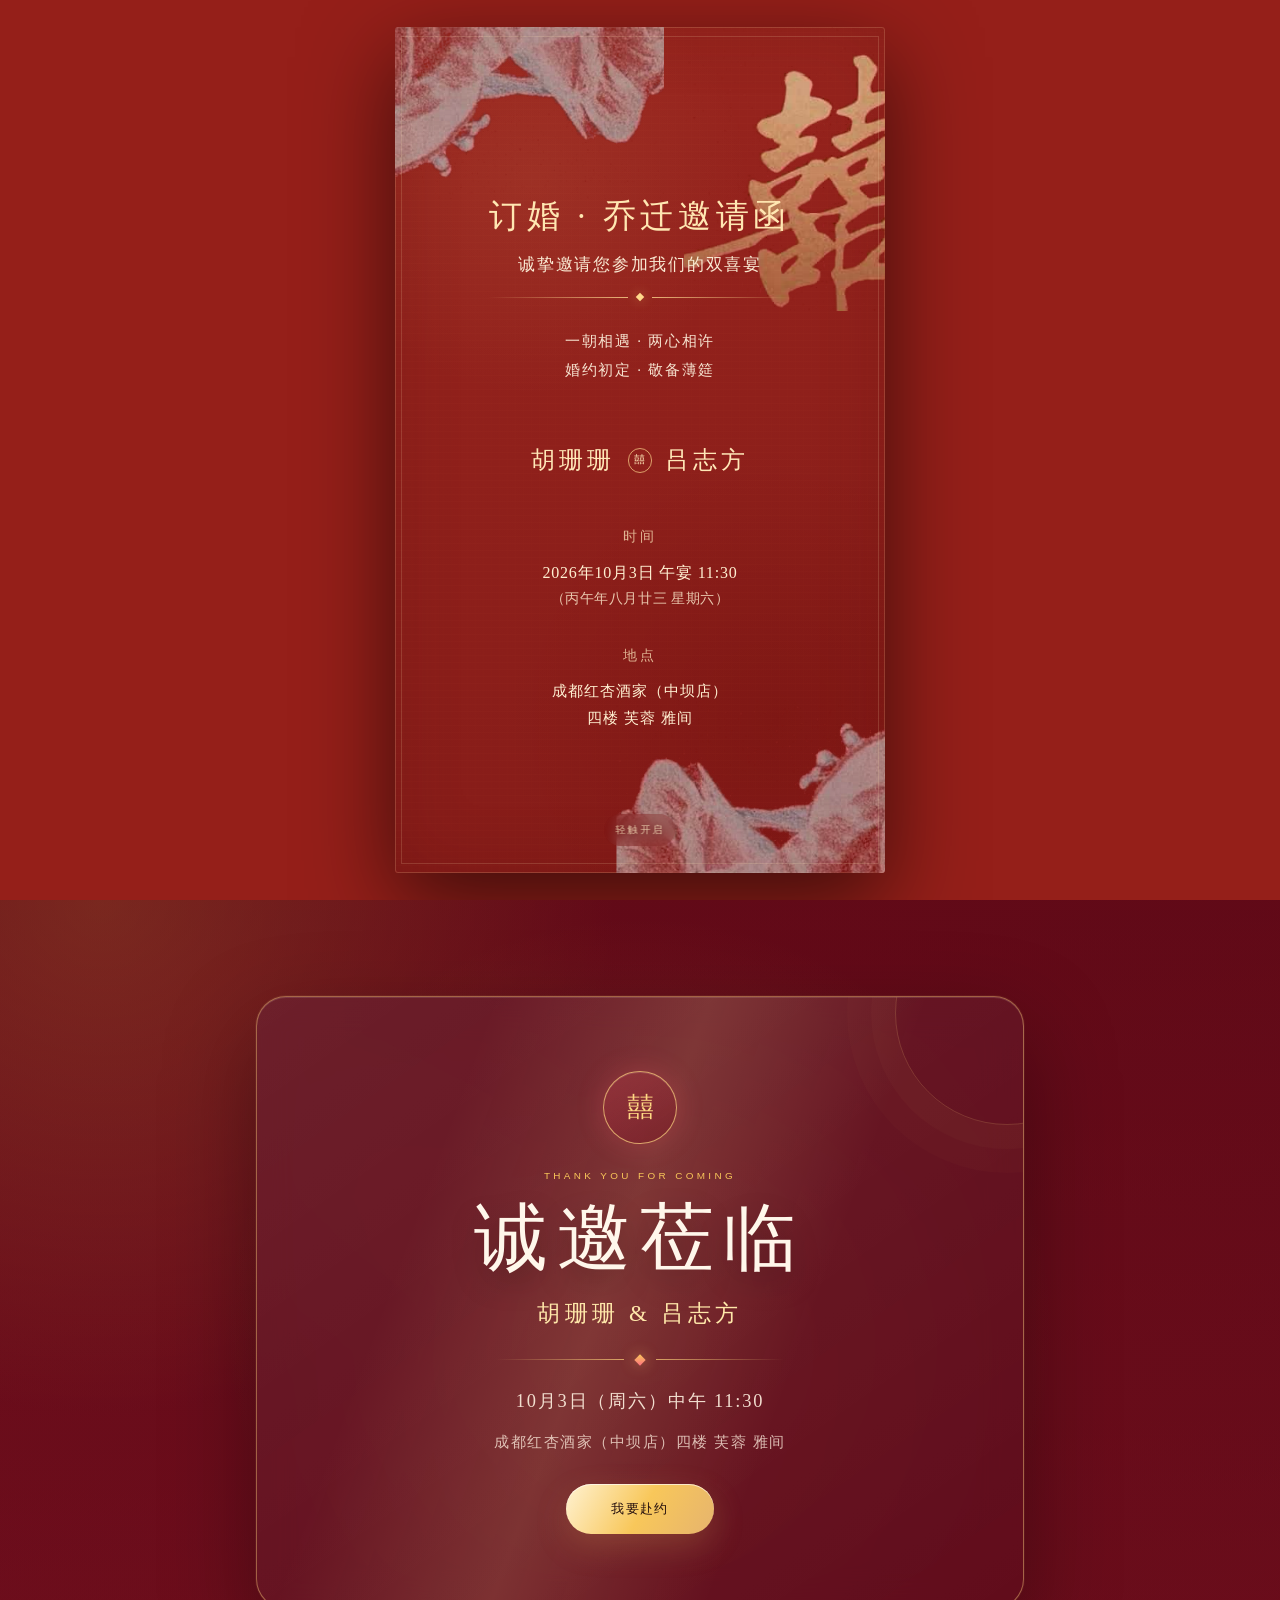
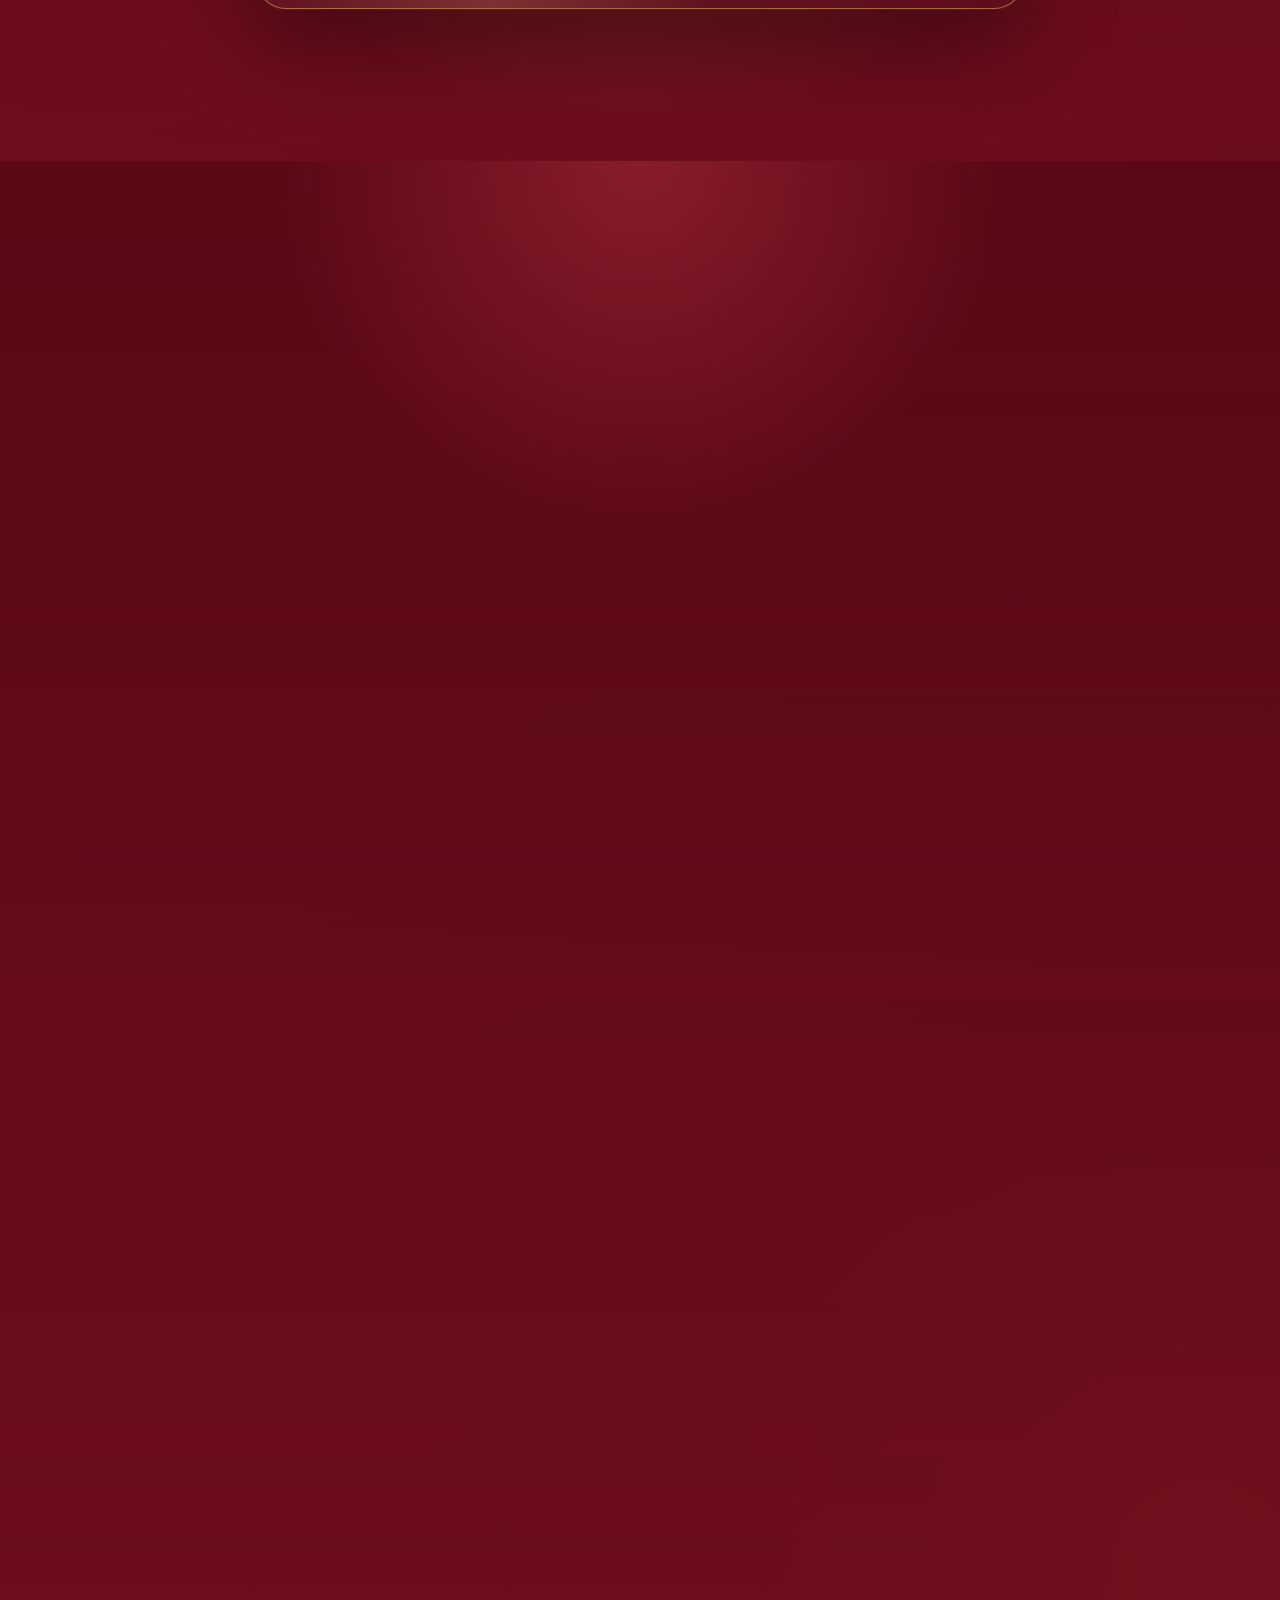
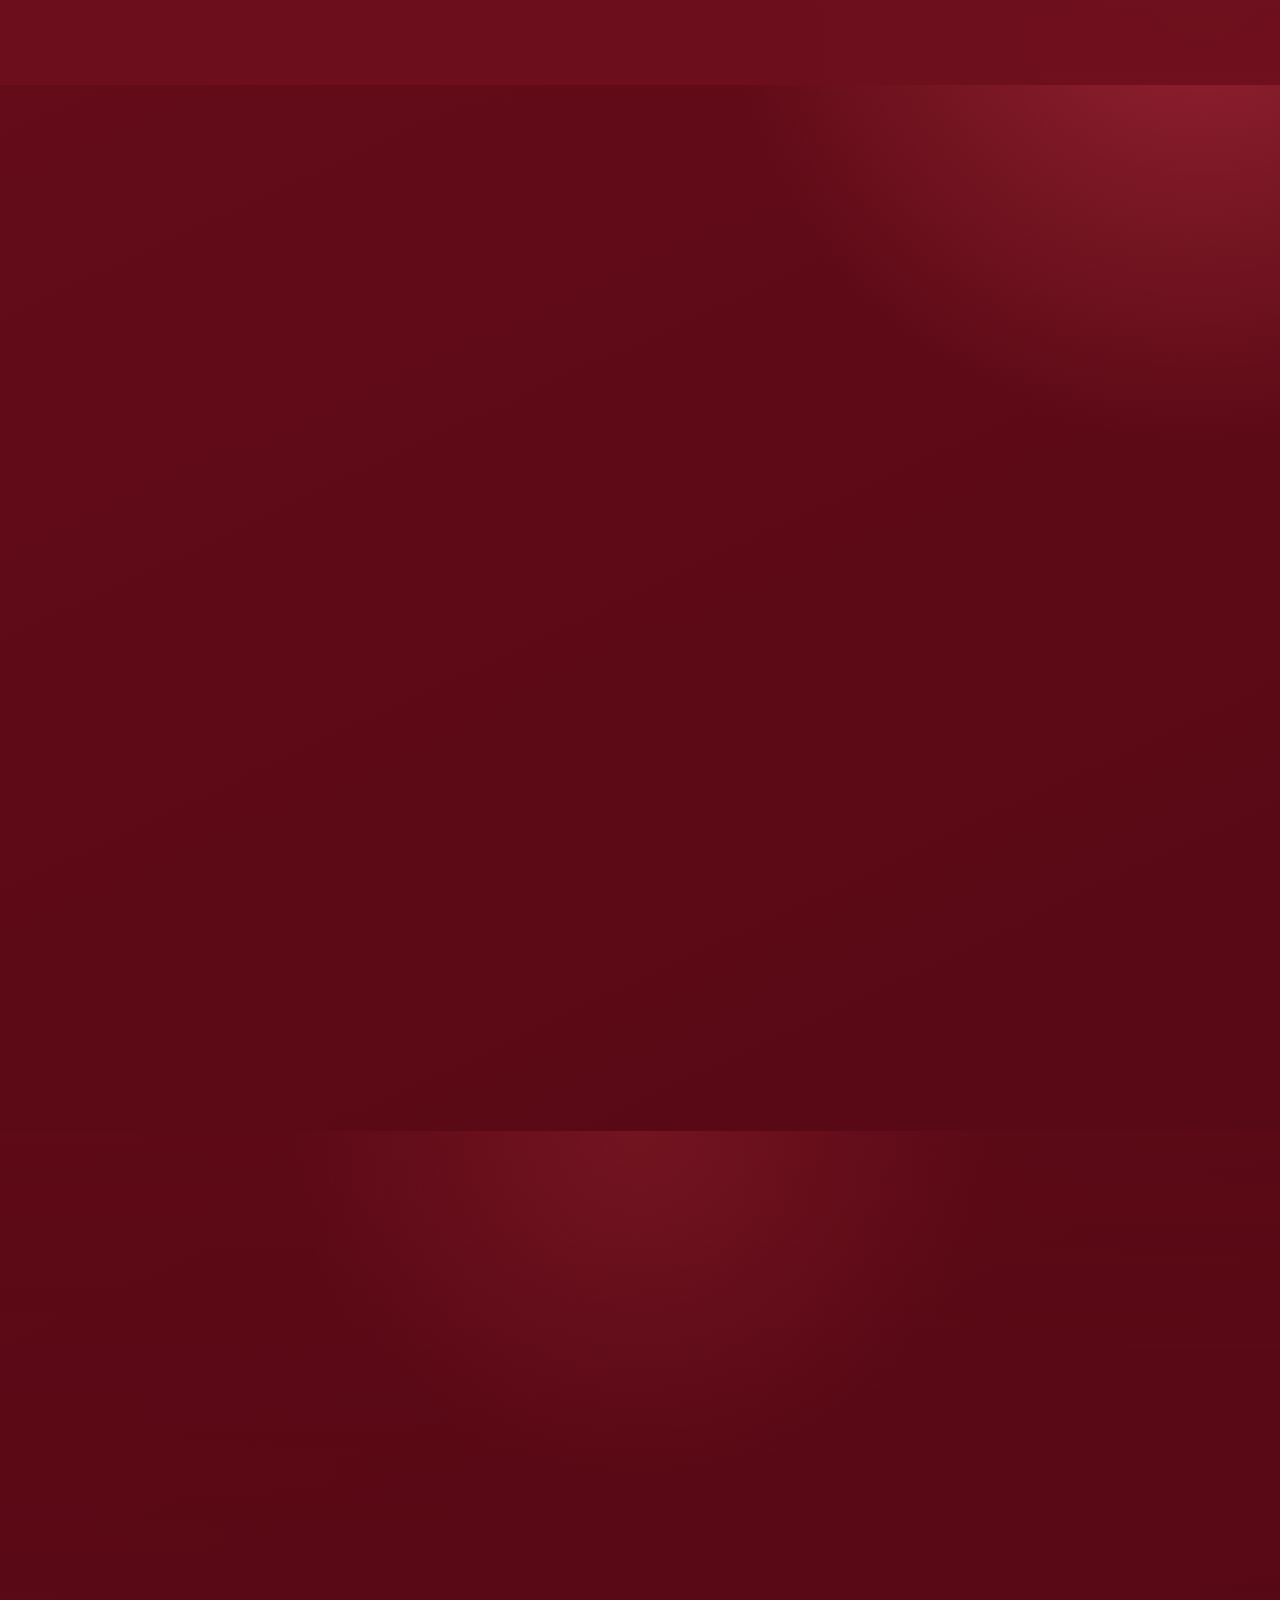
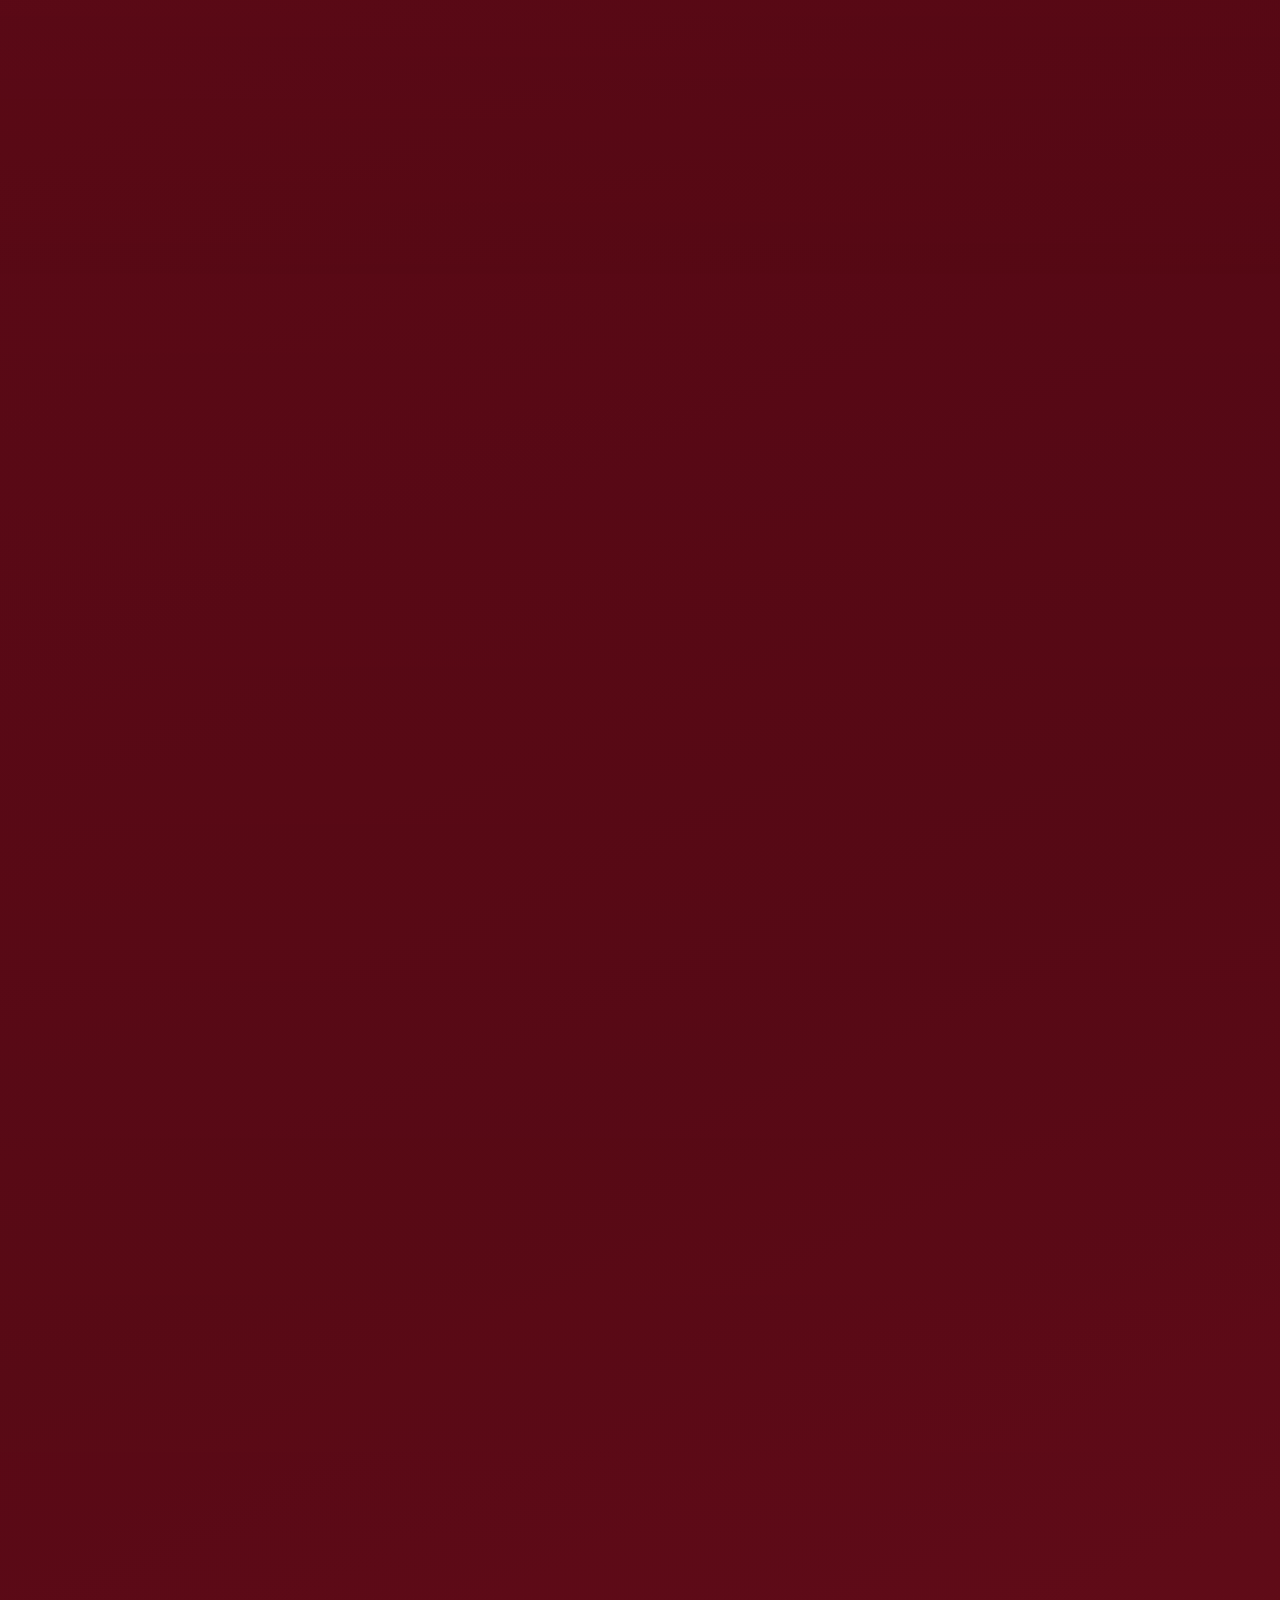
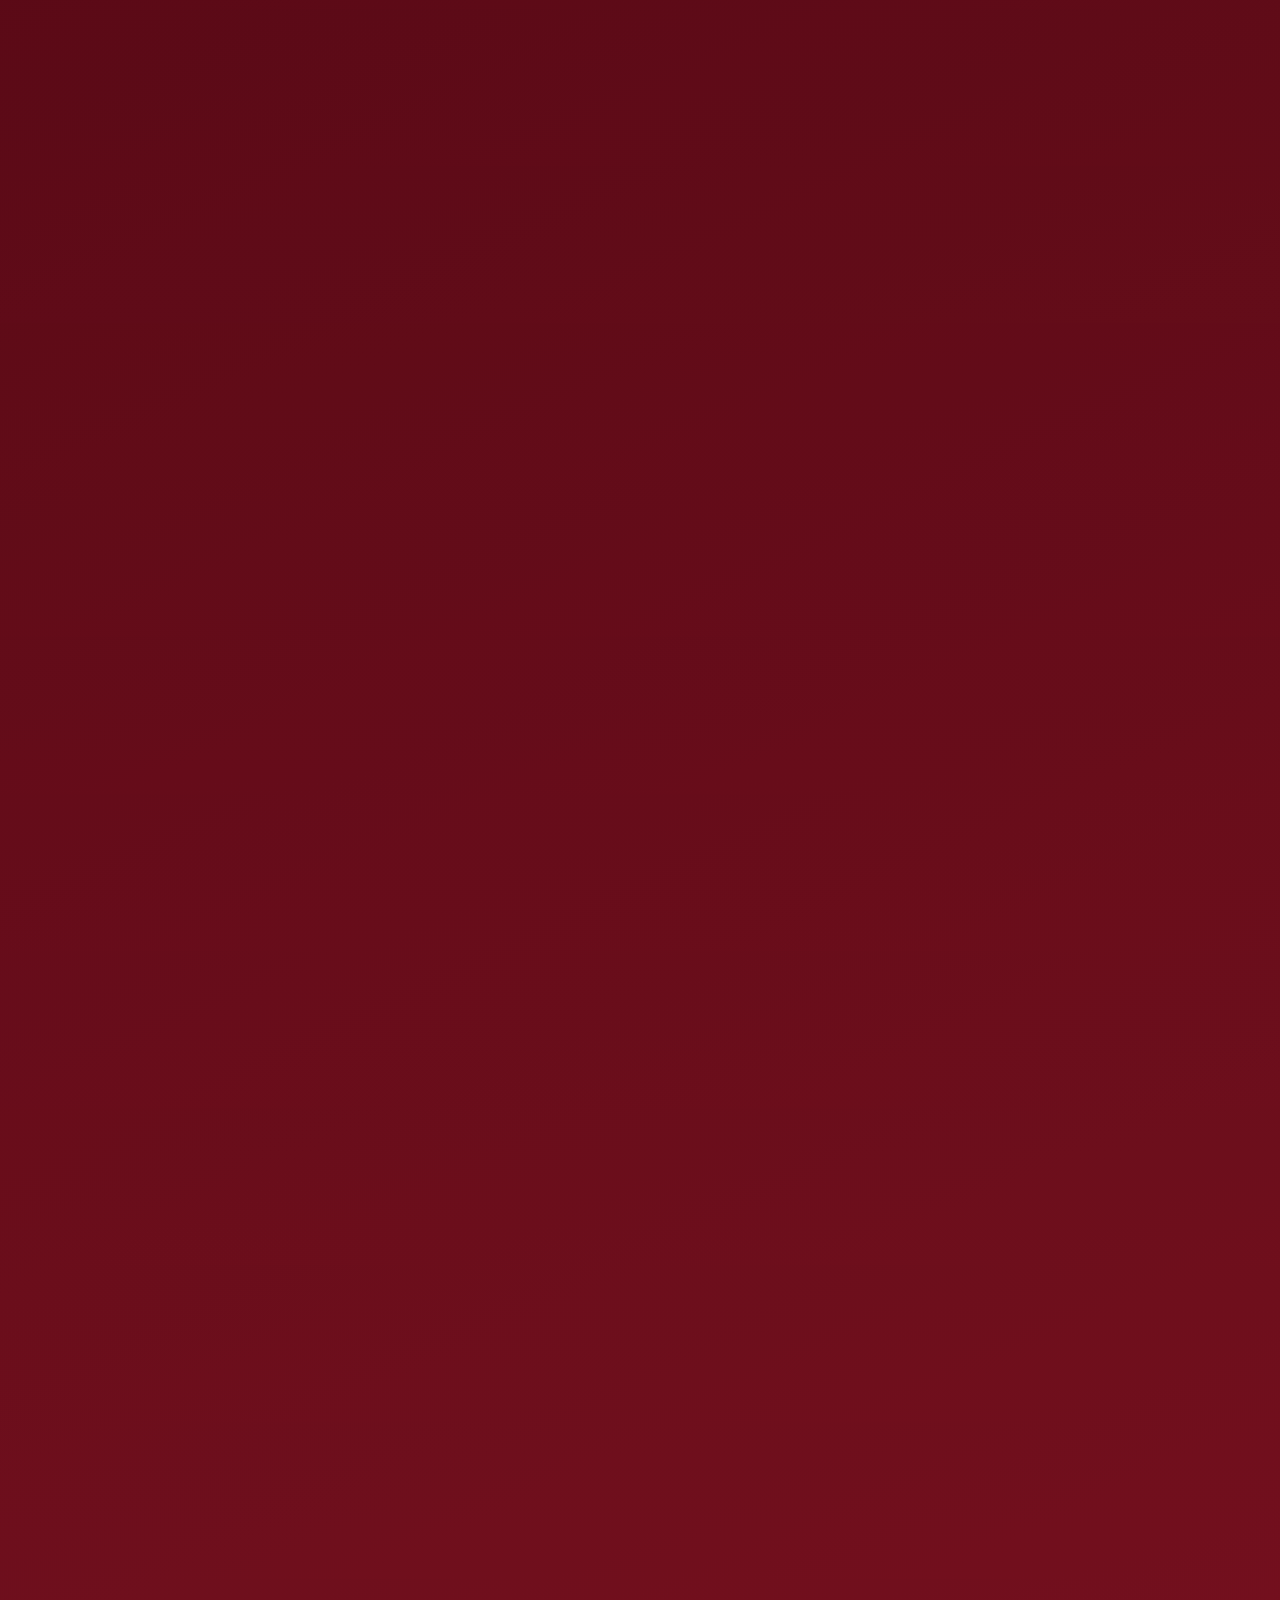
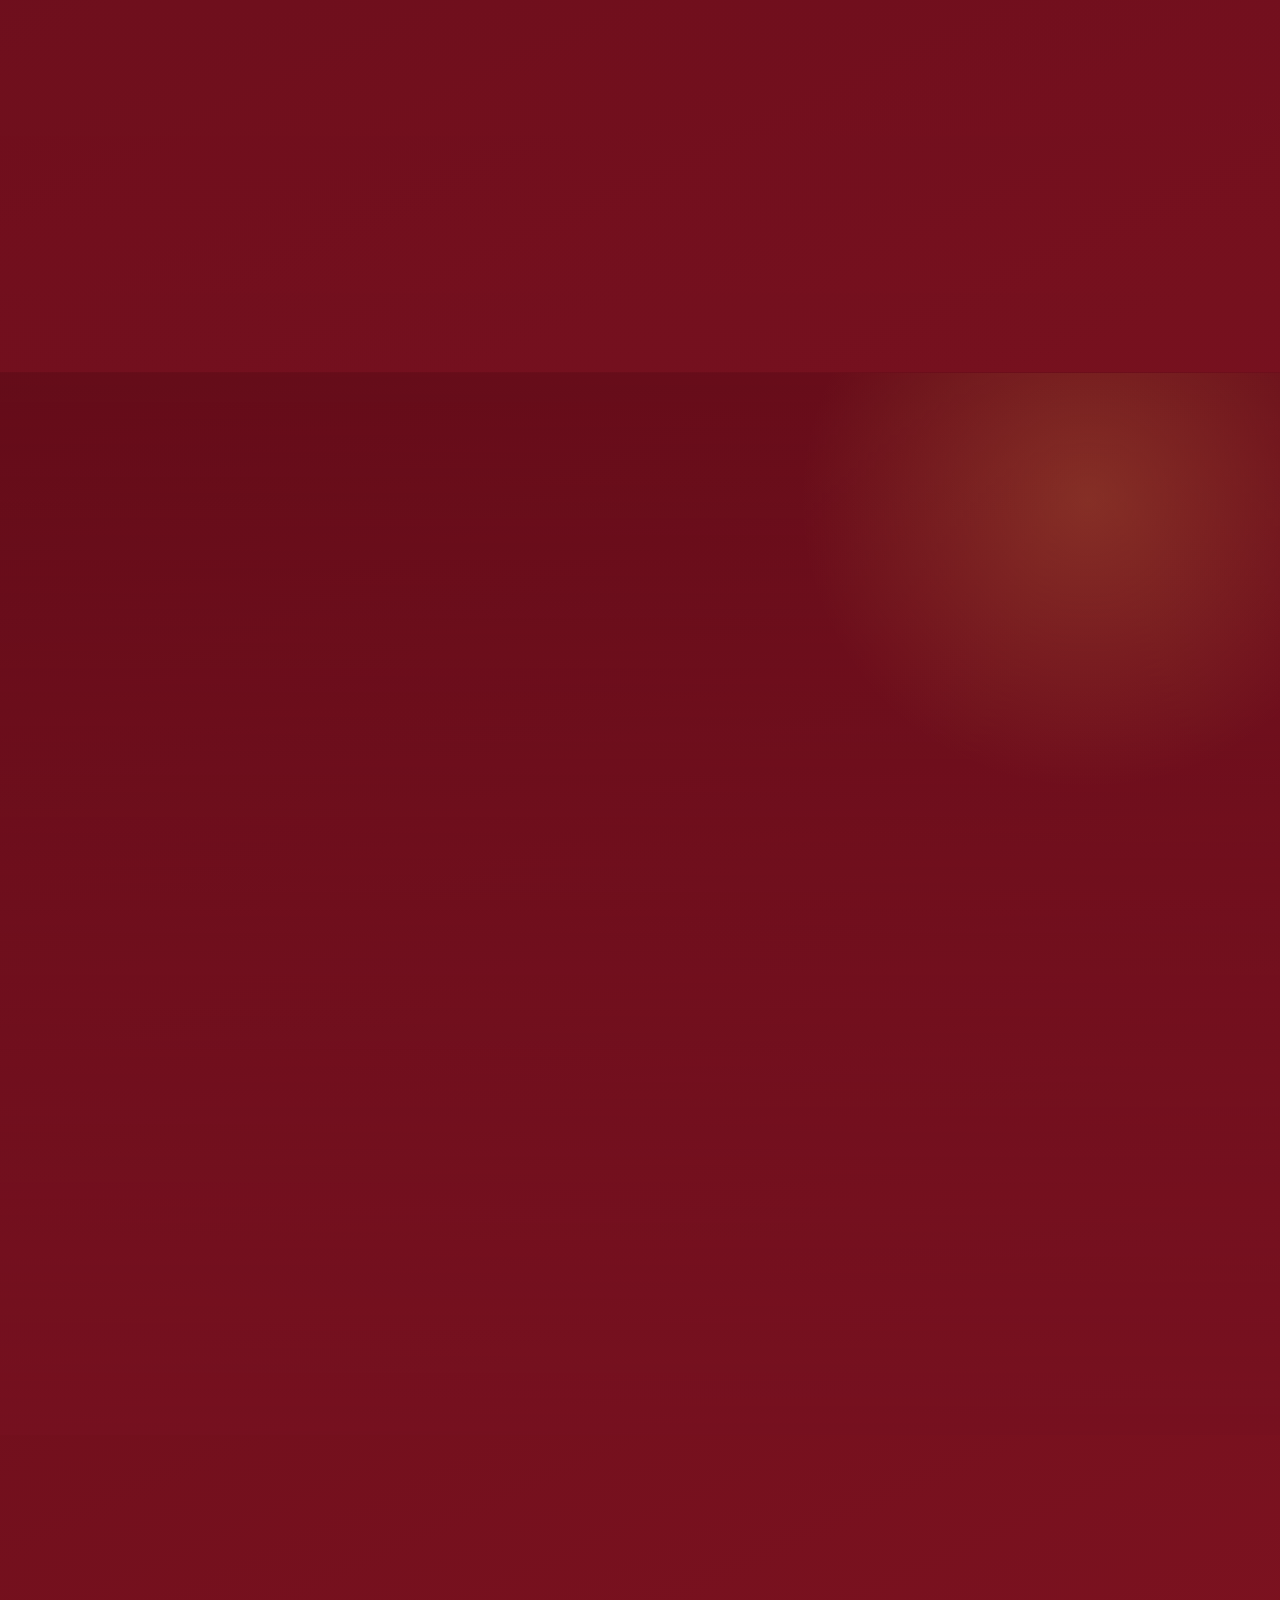
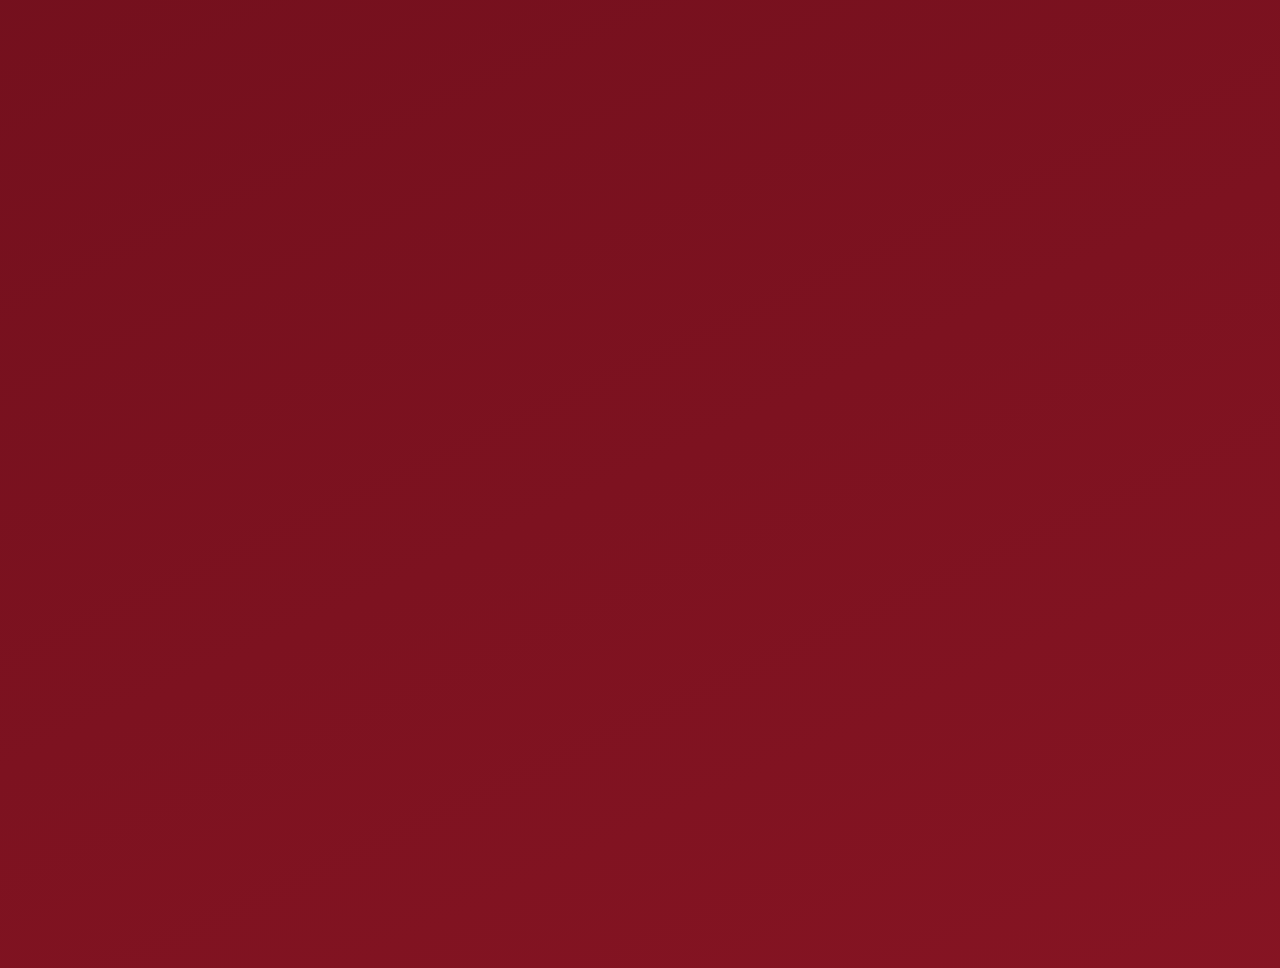
==== index.html @ b56368b9 "Make music playback state explicit" ====
<!doctype html>
<html lang="zh-CN">
<head>
  <meta charset="UTF-8">
  <meta name="viewport" content="width=device-width, initial-scale=1, viewport-fit=cover">
  <meta name="theme-color" content="#5a0c18">
  <meta http-equiv="Cache-Control" content="no-cache, no-store, must-revalidate">
  <meta http-equiv="Pragma" content="no-cache">
  <meta http-equiv="Expires" content="0">
  <meta name="description" content="双喜临门，诚邀莅临。胡珊珊与吕志方的订婚仪式暨乔迁新居喜宴。">
  <meta name="apple-mobile-web-app-capable" content="yes">
  <meta name="apple-mobile-web-app-status-bar-style" content="black-translucent">
  <title>双喜临门 · 胡珊珊 & 吕志方</title>
  <meta property="og:title" content="双喜临门 · 胡珊珊 & 吕志方">
  <meta name="version" content="3.0.7">
  <meta property="og:description" content="10月3日（周六）中午11:30，成都红杏酒家（中坝店）四楼 芙蓉 雅间，诚邀莅临。">
  <meta property="og:type" content="website">
  <meta property="og:url" content="https://anqilike.github.io/engagement-invitation/">
  <meta property="og:image" content="https://anqilike.github.io/engagement-invitation/assets/photos/social-cover-v3.jpg">
  <meta property="og:image:width" content="1200">
  <meta property="og:image:height" content="630">
  <meta property="og:image:type" content="image/jpeg">
  <meta property="og:locale" content="zh_CN">
  <meta name="twitter:card" content="summary_large_image">
  <meta name="twitter:title" content="双喜临门 · 胡珊珊 & 吕志方">
  <meta name="twitter:description" content="10月3日，成都红杏酒家，诚邀见证。">
  <meta name="twitter:image" content="https://anqilike.github.io/engagement-invitation/assets/photos/social-cover-v3.jpg">
  <link rel="image_src" href="https://anqilike.github.io/engagement-invitation/assets/photos/social-cover-v3.jpg">

  <link rel="icon" href="favicon.svg" type="image/svg+xml">
  <link rel="apple-touch-icon" sizes="180x180" href="icons/apple-touch-icon.png">
  <link rel="manifest" href="manifest.webmanifest?v=3.0">
  <link rel="stylesheet" href="styles-v25.css?v=2.5">
  <link rel="stylesheet" href="luxe-v25.css?v=2.5">
  <link rel="stylesheet" href="opening.css?v=3.0.7">
  <noscript><style>.invitation-cover { display: none !important; }</style></noscript>
  <link rel="preload" as="image" type="image/webp" href="assets/photos/hero-1200.webp?v=own-v2.5" imagesrcset="assets/photos/hero-1200.webp?v=own-v2.5 1200w, assets/photos/hero-1600.webp?v=own-v2.5 1600w" imagesizes="100vw" fetchpriority="high">
  <script src="config-v25.js?v=2.5" defer></script>
</head>
<body class="luxe-mode invitation-cover-mode">
  <section class="invitation-cover" id="invitationCover" aria-label="订婚邀请函封面">
    <div class="invitation-cover__panel invitation-cover__panel--left" aria-hidden="true"></div>
    <div class="invitation-cover__panel invitation-cover__panel--right" aria-hidden="true"></div>
    <div class="invitation-cover__paper">
      <img class="invitation-cover__flower invitation-cover__flower--top" src="assets/opening/cover-flower.png" alt="" aria-hidden="true">
      <img class="invitation-cover__flower invitation-cover__flower--bottom" src="assets/opening/cover-flower.png" alt="" aria-hidden="true">
      <img class="invitation-cover__double-happiness" src="assets/opening/cover-double-happiness.png" alt="" aria-hidden="true">
      <p class="invitation-cover__eyebrow">订婚 · 乔迁邀请函</p>
      <h1 class="invitation-cover__title">诚挚邀请您参加我们的双喜宴</h1>
      <div class="invitation-cover__rule" aria-hidden="true"><span></span></div>
      <p class="invitation-cover__poem">一朝相遇 · 两心相许<br>婚约初定 · 敬备薄筵</p>
      <p class="invitation-cover__names">胡珊珊 <i><span>囍</span></i> 吕志方</p>
      <p class="invitation-cover__label invitation-cover__label--time">时间</p>
      <p class="invitation-cover__date">2026年10月3日 午宴 11:30</p>
      <p class="invitation-cover__lunar">（丙午年八月廿三 星期六）</p>
      <p class="invitation-cover__label invitation-cover__label--place">地点</p>
      <p class="invitation-cover__venue">成都红杏酒家（中坝店）<br>四楼 芙蓉 雅间</p>
      <button class="invitation-cover__button invitation-cover__button--hint" id="openInvitation" type="button">轻触开启</button>
    </div>
  </section>

  <div class="grain" aria-hidden="true"></div>
  <canvas id="petalCanvas" class="petal-canvas" aria-hidden="true"></canvas>
  <div id="progressBar" class="progress-bar" aria-hidden="true"></div>

  <!-- 开场载入 -->
  <div class="preloader" id="preloader" aria-hidden="false">
    <div class="preloader__orb"></div>
    <div class="preloader__mark" id="preloaderMark">胡珊珊 & 吕志方</div>
    <div class="preloader__line">
      <span></span>
    </div>
    <div class="preloader__status">
      <span id="loaderText">正在为您打开</span>
      <b id="loaderPercent">0%</b>
    </div>
  </div>

  <header class="site-header" id="siteHeader">
    <a class="brand" href="#top" aria-label="回到顶部">
      <span class="brand__heart" aria-hidden="true"></span>
      <span class="brand__name" id="navMonogram">胡珊珊 & 吕志方</span>
    </a>

    <nav class="desktop-nav" aria-label="主导航">
      <a href="#story">我们的故事</a>
      <a href="#invitationPlate">喜柬</a>
      <a href="#blessings">喜语寄福</a>
      <a href="#gallery">光影纪念</a>
      <a href="#location">宴会信息</a>
      <a href="#rsvp" class="nav-cta">确认出席</a>
    </nav>

    <button class="menu-toggle" id="menuToggle" type="button" aria-expanded="false" aria-controls="mobileNav">
      <span></span><span></span><span></span>
      <span class="sr-only">打开菜单</span>
    </button>

  </header>

  <div class="mobile-nav" id="mobileNav">
    <div class="mobile-nav__inner">
        <p class="mobile-nav__eyebrow">INVITATION</p>
        <a href="#story">我们的故事</a>
        <a href="#invitationPlate">喜柬</a>
        <a href="#blessings">喜语寄福</a>
      <a href="#gallery">光影纪念</a>
      <a href="#location">宴会信息</a>
      <a href="#rsvp">确认出席</a>
      <p class="mobile-nav__note" id="navDate">10月3日 · 周六 · 中午 11:30</p>
    </div>
  </div>

  <main id="top">
    <!-- Hero -->
    <section class="hero" id="hero">
      <div class="hero__media">
        <picture>
          <source type="image/webp" srcset="assets/photos/hero-1200.webp?v=own-v2.5 1200w, assets/photos/hero-1600.webp?v=own-v2.5 1600w" sizes="100vw">
          <img
            src="assets/photos/hero-1200.jpg?v=own-v2.5"
            srcset="assets/photos/hero-1200.jpg?v=own-v2.5 1200w, assets/photos/hero-1600.jpg?v=own-v2.5 1600w"
            sizes="100vw"
            alt="胡珊珊与吕志方在雪山前合影"
            fetchpriority="high"
            decoding="async"
          >
        </picture>
        <div class="hero__shade"></div>
        <div class="hero__halo" aria-hidden="true"></div>
      </div>

      <div class="hero__content">
        <div class="hero__top">
          <p class="eyebrow" data-reveal>双喜临门 · 诚邀莅临 🏮</p>
          <div class="hero__names">
            <span class="name name--bride" id="brideName">胡珊珊</span>
            <i class="name-dot">&amp;</i>
            <span class="name name--groom" id="groomName">吕志方</span>
          </div>
        </div>

        <div class="hero__bottom">
          <h1 class="hero__headline" id="eventTitle">双喜临门</h1>
          <p class="hero__subtitle" id="subtitle" data-reveal data-delay="1">
            订婚宴 · 乔迁新居喜宴
          </p>
          <div class="hero__date-pill" data-reveal data-delay="2">
            <span class="pill-dot" aria-hidden="true"></span>
            <span id="dateLabel">10月3日 · 周六 · 中午 11:30</span>
          </div>
          <div class="hero__actions" data-reveal data-delay="3">
            <a href="#rsvp" class="btn btn--gold magnetic">
              <span>我要赴约</span>
              <svg viewBox="0 0 24 24" aria-hidden="true"><path d="M5 12h14M13 6l6 6-6 6"/></svg>
            </a>
            <a href="#gallery" class="btn btn--ghost">先看看照片</a>
          </div>
        </div>
      </div>

      <a class="scroll-cue" href="#story" aria-label="向下浏览">
        <span class="scroll-cue__text">向下滑动</span>
        <span class="scroll-cue__line"></span>
      </a>

      <div class="hero__ornament hero__ornament--left" aria-hidden="true"></div>
      <div class="hero__ornament hero__ornament--right" aria-hidden="true"></div>
    </section>

    <!-- 喜柬 -->
    <section class="section invitation-plate-section" id="invitationPlate" aria-labelledby="invitation-plate-title">
      <div class="invitation-plate" data-reveal>
        <span class="invitation-plate__seal" aria-hidden="true">囍</span>
        <p class="invitation-plate__eyebrow">THANK YOU FOR COMING</p>
        <h2 id="invitation-plate-title">诚邀莅临</h2>
        <p class="invitation-plate__names">胡珊珊 &amp; 吕志方</p>
        <div class="invitation-plate__divider" aria-hidden="true"><span></span></div>
        <p class="invitation-plate__date">10月3日（周六）中午 11:30</p>
        <p class="invitation-plate__venue">成都红杏酒家（中坝店）四楼 芙蓉 雅间</p>
        <a href="#rsvp" class="btn btn--gold">我要赴约</a>
      </div>
    </section>

    <!-- 倒计时 -->
    <section class="section countdown-section" aria-labelledby="countdown-title">
      <div class="section-head">
        <p class="section-kicker" data-reveal>COUNTDOWN</p>
        <h2 class="section-title" id="countdown-title" data-reveal data-delay="1">与幸福的约定</h2>
        <p class="section-note" data-reveal data-delay="2">时间会来，我们在等您。</p>
      </div>

      <div class="countdown" id="countdown" role="timer" aria-label="距离订婚宴倒计时">
        <div class="count-card" data-reveal data-delay="0">
          <strong id="countDays">00</strong>
          <span>天</span>
        </div>
        <div class="count-card" data-reveal data-delay="1">
          <strong id="countHours">00</strong>
          <span>时</span>
        </div>
        <div class="count-card" data-reveal data-delay="2">
          <strong id="countMinutes">00</strong>
          <span>分</span>
        </div>
        <div class="count-card" data-reveal data-delay="3">
          <strong id="countSeconds">00</strong>
          <span>秒</span>
        </div>
      </div>

      <div class="countdown__ending" id="countdownEnding" hidden>
        <span class="ending-heart"></span>
        幸福已开启，等您来相聚
      </div>

      <p class="countdown__date" data-reveal data-delay="4">
        <span>愿美好如约而至</span>
      </p>
    </section>

    <!-- 邀请辞 -->
    <section class="section story-section" id="story">
      <div class="story__wallpaper" aria-hidden="true"></div>
      <div class="story__inner">
        <span class="story__seal" aria-hidden="true">
          <svg viewBox="0 0 80 80">
            <path d="M40 8c6 9 14 17 26 20-12 3-20 11-26 20-6-9-14-17-26-20 12-3 20-11 26-20Z" fill="none" stroke="currentColor" stroke-width="1.5"/>
          </svg>
          <b>囍</b>
        </span>
        <p class="story__eyebrow" data-reveal>OUR INVITATION</p>
        <h2 class="story__title" data-split data-reveal data-delay="1">
          双喜盈门，幸得有您。
        </h2>
        <div class="story__copy" id="invitationLines" data-reveal data-delay="3">
          <p class="invitation-line">胡珊珊 & 吕志方</p>
          <p class="invitation-line">订婚宴 · 乔迁新居喜宴</p>
          <p class="invitation-line">10月3日（周六）中午 11:30</p>
          <p class="invitation-line">成都红杏酒家（中坝店）</p>
          <p class="invitation-line">四楼 芙蓉 雅间</p>
          <p class="invitation-line" aria-hidden="true"></p>
          <p class="invitation-line">双喜盈门，幸得有您。</p>
          <p class="invitation-line">特备薄酒，敬候光临，共叙情谊。</p>
          <p class="invitation-line">您的到场，便是我们最好的祝福与礼物。</p>
        </div>
        <div class="story__signature" data-reveal data-delay="4">
          <span>期待与您相见</span>
          <span class="signature__names" id="signatureNames">胡珊珊 / 吕志方</span>
        </div>
      </div>
    </section>

    <!-- 喜语寄福 -->
    <section class="section blessings-section" id="blessings" aria-labelledby="blessings-title">
      <div class="section-head">
        <p class="section-kicker" data-reveal>GOOD WISHES</p>
        <h2 class="section-title" id="blessings-title" data-reveal data-delay="1">喜语寄福</h2>
        <p class="section-note" data-reveal data-delay="2">愿最美好的祝福，都随这一场喜事而来。</p>
      </div>

      <div class="blessings-grid" id="blessingsGrid">
        <article class="blessing-card" data-reveal data-delay="0">
          <p class="blessing-card__text"><span class="blessing-card__line">花开并蒂</span><span class="blessing-card__line">喜结良缘</span></p>
        </article>
        <article class="blessing-card" data-reveal data-delay="1">
          <p class="blessing-card__text"><span class="blessing-card__line">郎才女貌</span><span class="blessing-card__line">天作之合</span></p>
        </article>
        <article class="blessing-card" data-reveal data-delay="2">
          <p class="blessing-card__text"><span class="blessing-card__line">携手相伴</span><span class="blessing-card__line">岁岁年年</span></p>
        </article>
        <article class="blessing-card" data-reveal data-delay="3">
          <p class="blessing-card__text"><span class="blessing-card__line">花好月圆</span><span class="blessing-card__line">喜乐长安</span></p>
        </article>
      </div>
    </section>

    <!-- 照片画廊 -->
    <section class="section gallery-section" id="gallery">
      <div class="section-head">
        <p class="section-kicker" data-reveal>OUR MOMENTS</p>
        <h2 class="section-title" data-reveal data-delay="1">光影里的我们</h2>
        <p class="section-note" data-reveal data-delay="2">点击照片，可以放大查看。</p>
      </div>

      <div class="photo-grid" id="photoGrid">
        <figure class="photo-card photo-card--large" data-reveal data-delay="0">
          <button class="photo-card__button" type="button" data-full="assets/photos/full/love-01.webp?v=own-v2.5" aria-label="放大查看照片一">
            <picture><source type="image/webp" srcset="assets/photos/preview/love-01.webp?v=own-v2.5"><img src="assets/photos/preview/love-01.jpg?v=own-v2.5" alt="胡珊珊与吕志方在雪山屋顶合影" loading="lazy" decoding="async"></picture>
            <span class="photo-card__overlay"><span>01 · 雪顶相逢</span></span>
          </button>
        </figure>

        <figure class="photo-card photo-card--small" data-reveal data-delay="1">
          <button class="photo-card__button" type="button" data-full="assets/photos/full/love-02.webp?v=own-v2.5" aria-label="放大查看照片二">
            <picture><source type="image/webp" srcset="assets/photos/preview/love-02.webp?v=own-v2.5"><img src="assets/photos/preview/love-02.jpg?v=own-v2.5" alt="胡珊珊与吕志方在雪山前同行" loading="lazy" decoding="async"></picture>
            <span class="photo-card__overlay"><span>02 · 山间同行</span></span>
          </button>
        </figure>

        <figure class="photo-card photo-card--small" data-reveal data-delay="2">
          <button class="photo-card__button" type="button" data-full="assets/photos/full/love-03.webp?v=own-v2.5" aria-label="放大查看照片三">
            <picture><source type="image/webp" srcset="assets/photos/preview/love-03.webp?v=own-v2.5"><img src="assets/photos/preview/love-03.jpg?v=own-v2.5" alt="胡珊珊与吕志方在雪山前相拥" loading="lazy" decoding="async"></picture>
            <span class="photo-card__overlay"><span>03 · 风雪相拥</span></span>
          </button>
        </figure>

        <figure class="photo-card photo-card--large" data-reveal data-delay="3">
          <button class="photo-card__button" type="button" data-full="assets/photos/full/love-04.webp?v=own-v2.5" aria-label="放大查看照片四">
            <picture><source type="image/webp" srcset="assets/photos/preview/love-04.webp?v=own-v2.5"><img src="assets/photos/preview/love-04.jpg?v=own-v2.5" alt="胡珊珊与吕志方在汽车合影" loading="lazy" decoding="async"></picture>
            <span class="photo-card__overlay"><span>04 · 欢乐启程</span></span>
          </button>
        </figure>

        <figure class="photo-card photo-card--large" data-reveal data-delay="4">
          <button class="photo-card__button" type="button" data-full="assets/photos/full/love-05.webp?v=own-v2.5" aria-label="放大查看照片五">
            <picture><source type="image/webp" srcset="assets/photos/preview/love-05.webp?v=own-v2.5"><img src="assets/photos/preview/love-05.jpg?v=own-v2.5" alt="胡珊珊与吕志方在汽车旁撒彩带" loading="lazy" decoding="async"></picture>
            <span class="photo-card__overlay"><span>05 · 幸福飞扬</span></span>
          </button>
        </figure>

        <figure class="photo-card photo-card--small" data-reveal data-delay="5">
          <button class="photo-card__button" type="button" data-full="assets/photos/full/love-06.webp?v=own-v2.5" aria-label="放大查看照片六">
            <picture><source type="image/webp" srcset="assets/photos/preview/love-06.webp?v=own-v2.5"><img src="assets/photos/preview/love-06.jpg?v=own-v2.5" alt="胡珊珊在雪山与汽车前" loading="lazy" decoding="async"></picture>
            <span class="photo-card__overlay"><span>06 · 山野与风</span></span>
          </button>
        </figure>

        <figure class="photo-card photo-card--small" data-reveal data-delay="6">
          <button class="photo-card__button" type="button" data-full="assets/photos/full/love-07.webp?v=own-v2.5" aria-label="放大查看照片七">
            <picture><source type="image/webp" srcset="assets/photos/preview/love-07.webp?v=own-v2.5"><img src="assets/photos/preview/love-07.jpg?v=own-v2.5" alt="胡珊珊与吕志方在汽车前合影" loading="lazy" decoding="async"></picture>
            <span class="photo-card__overlay"><span>07 · 并肩同行</span></span>
          </button>
        </figure>

        <figure class="photo-card photo-card--large" data-reveal data-delay="7">
          <button class="photo-card__button" type="button" data-full="assets/photos/full/love-08.webp?v=own-v2.5" aria-label="放大查看照片八">
            <picture><source type="image/webp" srcset="assets/photos/preview/love-08.webp?v=own-v2.5"><img src="assets/photos/preview/love-08.jpg?v=own-v2.5" alt="胡珊珊与吕志方在雪山下合影" loading="lazy" decoding="async"></picture>
            <span class="photo-card__overlay"><span>08 · 青春正好</span></span>
          </button>
        </figure>

        <figure class="photo-card photo-card--small" data-reveal data-delay="8">
          <button class="photo-card__button" type="button" data-full="assets/photos/full/love-09.webp?v=own-v2.5" aria-label="放大查看照片九">
            <picture><source type="image/webp" srcset="assets/photos/preview/love-09.webp?v=own-v2.5"><img src="assets/photos/preview/love-09.jpg?v=own-v2.5" alt="胡珊珊与吕志方在山顶相望" loading="lazy" decoding="async"></picture>
            <span class="photo-card__overlay"><span>09 · 山风与你</span></span>
          </button>
        </figure>

        <figure class="photo-card photo-card--large" data-reveal data-delay="9">
          <button class="photo-card__button" type="button" data-full="assets/photos/full/love-10.webp?v=own-v2.5" aria-label="放大查看照片十">
            <picture><source type="image/webp" srcset="assets/photos/preview/love-10.webp?v=own-v2.5"><img src="assets/photos/preview/love-10.jpg?v=own-v2.5" alt="胡珊珊与吕志方在汽车旁" loading="lazy" decoding="async"></picture>
            <span class="photo-card__overlay"><span>10 · 少年模样</span></span>
          </button>
        </figure>
      </div>
    </section>

    <!-- 当日流程 -->
    <section class="section timeline-section" aria-labelledby="timeline-title">
      <div class="section-head">
        <p class="section-kicker" data-reveal>THE DAY</p>
        <h2 class="section-title" id="timeline-title" data-reveal data-delay="1">当天安排</h2>
        <p class="section-note" data-reveal data-delay="2">愿每一个环节，都有您的见证。</p>
      </div>

      <ol class="timeline" id="timeline">
        <li class="timeline__item" data-reveal data-delay="0">
          <time>上午 11:30</time>
          <div><b>来宾到场</b><span>欢迎光临，先坐下休息</span></div>
        </li>
        <li class="timeline__item" data-reveal data-delay="1">
          <time>下午</time>
          <div><b>麻将 · 喝茶</b><span>轻松相聚，慢慢聊</span></div>
        </li>
        <li class="timeline__item" data-reveal data-delay="2">
          <time>下午</time>
          <div><b>参观新房</b><span>一起看看我们的新家</span></div>
        </li>
        <li class="timeline__item" data-reveal data-delay="3">
          <time>晚上</time>
          <div><b>火锅晚宴</b><span>热气腾腾，边吃边聊</span></div>
        </li>
      </ol>
    </section>

    <!-- 宴会信息 -->
    <section class="section location-section" id="location">
      <div class="location-card">
        <div class="location-card__side">
          <p class="section-kicker" data-reveal>WHEN & WHERE</p>
          <h2 class="section-title" data-reveal data-delay="1">宴会信息</h2>
          <p class="section-note" data-reveal data-delay="2">
            成都红杏酒家（中坝店）四楼，地铁4号线中坝站B口左行约150米。
          </p>
        </div>

        <div class="location-card__body">
          <div class="info-row" data-reveal data-delay="0">
            <span class="info-row__icon">
              <svg viewBox="0 0 24 24" aria-hidden="true"><path d="M8 2v3M16 2v3M4 9h16M6 4h12a2 2 0 0 1 2 2v13a2 2 0 0 1-2 2H6a2 2 0 0 1-2-2V6a2 2 0 0 1 2-2Z"/><path d="M8 14h.01M12 14h.01M16 14h.01"/></svg>
            </span>
            <div>
              <small>日期</small>
              <b id="locationDate">10月3日 · 周六 · 中午 11:30</b>
            </div>
          </div>

          <div class="info-row" data-reveal data-delay="1">
            <span class="info-row__icon">
              <svg viewBox="0 0 24 24" aria-hidden="true"><path d="M12 21s7-6.1 7-12a7 7 0 1 0-14 0c0 5.9 7 12 7 12Z"/><circle cx="12" cy="9" r="2.6"/></svg>
            </span>
            <div>
              <small>地点</small>
              <b id="locationName">成都红杏酒家（中坝店）</b>
              <span id="locationDetail">四楼 芙蓉 雅间 · 成都市青羊区光华东一路251号（地铁4号线中坝站B口左行约150米）</span>
            </div>
          </div>

          <div class="info-row" data-reveal data-delay="2">
            <span class="info-row__icon">
              <svg viewBox="0 0 24 24" aria-hidden="true"><path d="M7 3 4.5 7l2 3.5c1.4 3 3.6 5.2 6.5 6.5l3.5 2 4-2.5-.8-4.1-3.5-.7-1.7 2.1a10.7 10.7 0 0 1-4.3-4.3L12.3 6 8.2 5.3 7 3Z"/></svg>
            </span>
            <div>
              <small>邀请人</small>
              <b id="phoneLabel">胡珊珊 / 吕志方</b>
              <span id="phoneValue">如有疑问，请直接联系邀请人</span>
            </div>
          </div>

          <div class="location-actions" data-reveal data-delay="3">
            <a class="btn btn--gold" id="mapLink" href="https://uri.amap.com/search?keyword=%E6%88%90%E9%83%BD%E7%BA%A2%E6%9D%8F%E9%85%92%E5%AE%B6%EF%BC%88%E4%B8%AD%E5%9D%9D%E5%BA%97%EF%BC%89" target="_blank" rel="noopener">
              打开地图
              <svg viewBox="0 0 24 24" aria-hidden="true"><path d="M7 17 17 7M8 7h9v9"/></svg>
            </a>
            <button class="btn btn--ghost" id="copyAddress" type="button">
              <span>复制地址</span>
            </button>
          </div>
        </div>
      </div>

    </section>

    <!-- 确认出席 -->
    <section class="section rsvp-section" id="rsvp">
      <div class="rsvp-orb rsvp-orb--one" aria-hidden="true"></div>
      <div class="rsvp-orb rsvp-orb--two" aria-hidden="true"></div>

      <div class="rsvp__inner">
        <p class="section-kicker" data-reveal>WE ARE WAITING FOR YOU</p>
        <h2 class="rsvp__title" data-reveal data-delay="1">期待您的到来</h2>
        <p class="rsvp__copy" data-reveal data-delay="2">
          请带着好心情与好胃口前来，我们在成都等您。
        </p>

        <div class="rsvp__actions" data-reveal data-delay="3">
          <button class="btn btn--gold magnetic" id="copyRsvpAddress" type="button">
            <span>复制宴会地址</span>
          </button>
          <a class="btn btn--ghost" href="#top">回到开始</a>
        </div>

        <p class="rsvp__tip" id="rsvpTip" data-reveal data-delay="4" aria-live="polite">
          <span>复制地址后，安排出行会更方便。</span>
        </p>
      </div>
    </section>
  </main>

  <footer class="site-footer">
  <div class="footer__monogram" id="footerMonogram">胡珊珊 & 吕志方</div>
    <p class="footer__line" id="footerLine">双喜盈门，幸得有您。</p>
    <p class="footer__host" id="footerHost">邀请人：胡珊珊 / 吕志方</p>
    <p class="footer__credit">照片：胡珊珊 & 吕志方 · 记录于雪山与公路之间</p>
    <p class="footer__credit">背景音乐：Nanyang Journey (Instrumental) · Ivan Chew · CC BY 3.0 · 截取循环</p>
  </footer>

  <!-- 照片放大 -->
  <div class="lightbox" id="lightbox" role="dialog" aria-modal="true" aria-label="照片查看器" hidden>
    <button class="lightbox__close" id="lightboxClose" type="button" aria-label="关闭">×</button>
    <button class="lightbox__nav lightbox__nav--prev" id="lightboxPrev" type="button" aria-label="上一张">‹</button>
    <figure>
      <img id="lightboxImage" src="" alt="">
      <figcaption id="lightboxCaption"></figcaption>
    </figure>
    <button class="lightbox__nav lightbox__nav--next" id="lightboxNext" type="button" aria-label="下一张">›</button>
    <div class="lightbox__counter" id="lightboxCounter"></div>
  </div>

  <div class="toast" id="toast" role="status" aria-live="polite">
    <span class="toast__icon">✓</span>
    <span id="toastText">已复制</span>
  </div>

  <audio id="festiveMusic" src="assets/audio/festive-instrumental.mp3?v=3" preload="auto" loop playsinline></audio>
  <button class="music-toggle" id="musicToggle" type="button" aria-label="播放背景音乐" aria-pressed="false">
    <span class="music-toggle__icon" aria-hidden="true">♪</span>
    <span class="music-toggle__text">播放音乐</span>
  </button>

  <script src="script-v25.js?v=2.5" defer></script>
  <script src="opening.js?v=3.0.7" defer></script>
</body>
</html>
---- styles-v25.css ----
:root {
  --bg: #5a0c18;
  --bg-soft: #7a1423;
  --bg-card: rgba(255, 255, 255, 0.045);
  --bg-card-strong: rgba(255, 255, 255, 0.075);
  --line: rgba(255, 225, 151, 0.28);
  --gold: #f8c75a;
  --gold-light: #ffe8aa;
  --rose: #ff7080;
  --rose-deep: #e72d43;
  --cream: #fff7eb;
  --muted: rgba(255, 239, 224, 0.76);
  --serif: "Noto Serif SC", "Songti SC", "STSong", "SimSun", serif;
  --sans: "PingFang SC", "Noto Sans SC", "Microsoft YaHei", sans-serif;
  --ease: cubic-bezier(0.22, 1, 0.36, 1);
  --ease-soft: cubic-bezier(0.44, 0, 0.18, 1);
  --radius: 24px;
  --header-height: 68px;
  --safe-bottom: env(safe-area-inset-bottom, 0px);
}

*,
*::before,
*::after {
  box-sizing: border-box;
}

html {
  scroll-behavior: smooth;
  -webkit-text-size-adjust: 100%;
}

body {
  position: relative;
  margin: 0;
  min-height: 100vh;
  overflow-x: hidden;
  color: var(--cream);
  background:
    radial-gradient(circle at 8% 8%, rgba(255, 196, 74, 0.3), transparent 32rem),
    radial-gradient(circle at 94% 28%, rgba(255, 82, 102, 0.34), transparent 30rem),
    linear-gradient(155deg, #7c1120 0%, #4e0712 52%, #8e1625 100%);
  font-family: var(--sans);
  line-height: 1.6;
  -webkit-font-smoothing: antialiased;
  text-rendering: optimizeLegibility;
  -webkit-tap-highlight-color: transparent;
}

body.is-nav-open,
body.is-lightbox-open {
  overflow: hidden;
}

body::after {
  content: "";
  position: fixed;
  inset: 0;
  z-index: 2200;
  pointer-events: none;
  opacity: 0.038;
  background-image:
    repeating-linear-gradient(0deg, rgba(255, 255, 255, 0.5) 0 1px, transparent 1px 6px),
    repeating-linear-gradient(90deg, rgba(255, 255, 255, 0.38) 0 1px, transparent 1px 6px);
  mix-blend-mode: overlay;
}

img {
  display: block;
  max-width: 100%;
}

a {
  color: inherit;
  text-decoration: none;
}

button {
  padding: 0;
  border: 0;
  color: inherit;
  background: none;
  font: inherit;
  cursor: pointer;
}

button,
a {
  -webkit-tap-highlight-color: transparent;
}

::selection {
  color: #160b12;
  background: var(--gold);
}

.sr-only {
  position: absolute;
  width: 1px;
  height: 1px;
  padding: 0;
  margin: -1px;
  overflow: hidden;
  clip: rect(0, 0, 0, 0);
  white-space: nowrap;
  border: 0;
}

/* ---------- 载入动画 ---------- */

.preloader {
  position: fixed;
  inset: 0;
  z-index: 3000;
  display: grid;
  place-items: center;
  align-content: center;
  gap: 1.6rem;
  overflow: hidden;
  color: var(--cream);
  background:
    radial-gradient(circle at 50% 42%, rgba(255, 68, 86, 0.38), transparent 17rem),
    radial-gradient(circle at 50% 70%, rgba(255, 199, 87, 0.2), transparent 16rem),
    #4e0712;
  transition: opacity 0.8s var(--ease), visibility 0.8s;
}

.preloader--done {
  visibility: hidden;
  opacity: 0;
  pointer-events: none;
}

.preloader__orb {
  position: absolute;
  width: min(70vw, 30rem);
  aspect-ratio: 1;
  border-radius: 50%;
  opacity: 0.72;
  background: radial-gradient(circle, rgba(255, 199, 87, 0.32), rgba(255, 80, 101, 0.12), transparent 66%);
  filter: blur(12px);
  animation: preloaderOrb 3.2s ease-in-out infinite;
}

.preloader__mark {
  position: relative;
  z-index: 1;
  padding-inline: 1rem;
  font-family: var(--serif);
  font-size: clamp(1.7rem, 6.5vw, 3rem);
  font-weight: 500;
  letter-spacing: 0.04em;
  white-space: nowrap;
  color: transparent;
  background: linear-gradient(100deg, #fff4dc, var(--gold) 48%, #fff7e7 58%, var(--gold));
  background-size: 220% 100%;
  -webkit-background-clip: text;
  background-clip: text;
  animation: goldShimmer 3s linear infinite;
}

.preloader__line {
  position: relative;
  z-index: 1;
  width: min(52vw, 14rem);
  height: 1px;
  overflow: hidden;
  background: rgba(255, 255, 255, 0.12);
}

.preloader__line span {
  position: absolute;
  inset: 0;
  width: 38%;
  background: linear-gradient(90deg, transparent, var(--gold), transparent);
  animation: loadLine 1.25s var(--ease) infinite;
}

.preloader__status {
  position: relative;
  z-index: 1;
  display: flex;
  gap: 1rem;
  align-items: center;
  color: var(--muted);
  font-size: 0.72rem;
  letter-spacing: 0.16em;
}

.preloader__status b {
  color: var(--gold-light);
  font-family: var(--serif);
  font-size: 0.9rem;
  font-weight: 500;
}

/* ---------- 全局装饰 ---------- */

.progress-bar {
  position: fixed;
  top: 0;
  left: 0;
  z-index: 2500;
  width: 100%;
  height: 2px;
  transform: scaleX(0);
  transform-origin: left;
  background: linear-gradient(90deg, var(--rose), var(--gold), var(--cream));
  box-shadow: 0 0 16px rgba(230, 185, 111, 0.62);
}

.petal-canvas {
  position: fixed;
  inset: 0;
  z-index: 4;
  width: 100%;
  height: 100%;
  pointer-events: none;
  mix-blend-mode: screen;
}

/* ---------- 导航 ---------- */

.site-header {
  position: fixed;
  top: 0;
  left: 0;
  z-index: 100;
  display: flex;
  width: 100%;
  height: var(--header-height);
  align-items: center;
  justify-content: space-between;
  padding: 0 max(1.25rem, env(safe-area-inset-left)) 0 max(1.25rem, env(safe-area-inset-right));
  transition: background 0.45s var(--ease), border-color 0.45s, transform 0.5s var(--ease);
}

.site-header.is-scrolled {
  border-bottom: 1px solid var(--line);
  background: rgba(94, 12, 26, 0.78);
  -webkit-backdrop-filter: blur(18px) saturate(1.16);
  backdrop-filter: blur(18px) saturate(1.16);
}

.brand {
  position: relative;
  z-index: 120;
  display: inline-flex;
  align-items: center;
  gap: 0.55rem;
  font-family: var(--serif);
  font-size: 1rem;
  letter-spacing: 0.16em;
}

.brand__heart {
  position: relative;
  width: 0.84rem;
  height: 0.84rem;
  transform: rotate(45deg);
  border: 1px solid var(--gold);
  background: linear-gradient(135deg, rgba(248, 199, 90, 0.5), rgba(231, 45, 67, 0.36));
}

.brand__heart::before,
.brand__heart::after {
  content: "";
  position: absolute;
  width: 100%;
  height: 100%;
  border-radius: 50%;
  background: inherit;
  border: inherit;
}

.brand__heart::before {
  top: -50%;
  left: 0;
}

.brand__heart::after {
  top: 0;
  left: -50%;
}

.brand__name {
  color: var(--gold-light);
  font-size: 0.82rem;
  font-weight: 600;
  white-space: nowrap;
}

.desktop-nav {
  display: none;
  align-items: center;
  gap: 2rem;
  color: rgba(249, 238, 226, 0.72);
  font-size: 0.8rem;
  letter-spacing: 0.08em;
}

.desktop-nav a {
  position: relative;
  transition: color 0.3s;
}

.desktop-nav a::after {
  content: "";
  position: absolute;
  right: 0;
  bottom: -0.52rem;
  left: 0;
  height: 1px;
  transform: scaleX(0);
  transform-origin: right;
  background: var(--gold);
  transition: transform 0.4s var(--ease);
}

.desktop-nav a:hover {
  color: var(--cream);
}

.desktop-nav a:hover::after {
  transform: scaleX(1);
  transform-origin: left;
}

.desktop-nav .nav-cta {
  padding: 0.65rem 1.08rem;
  border: 1px solid rgba(230, 185, 111, 0.45);
  border-radius: 999px;
  color: var(--gold-light);
}

.desktop-nav .nav-cta::after {
  display: none;
}

.desktop-nav .nav-cta:hover {
  border-color: var(--gold);
  background: rgba(248, 199, 90, 0.14);
}

.menu-toggle {
  position: relative;
  z-index: 120;
  display: grid;
  width: 44px;
  height: 44px;
  place-items: center;
  gap: 5px;
  border-radius: 50%;
  transition: background 0.3s;
}

.menu-toggle,
.menu-toggle span {
  -webkit-tap-highlight-color: transparent;
}

.menu-toggle span {
  display: block;
  width: 22px;
  height: 1px;
  background: var(--cream);
  transition: transform 0.35s var(--ease), opacity 0.25s;
}

.menu-toggle.is-open span:nth-child(1) {
  transform: translateY(6px) rotate(45deg);
}

.menu-toggle.is-open span:nth-child(2) {
  opacity: 0;
}

.menu-toggle.is-open span:nth-child(3) {
  transform: translateY(-6px) rotate(-45deg);
}

.mobile-nav {
  position: fixed;
  inset: 0;
  z-index: 90;
  display: grid;
  align-items: center;
  padding: calc(var(--header-height) + 2rem) 1.5rem 2rem;
  visibility: hidden;
  opacity: 0;
  background:
    radial-gradient(circle at 80% 18%, rgba(255, 199, 87, 0.28), transparent 18rem),
    rgba(79, 8, 20, 0.95);
  -webkit-backdrop-filter: blur(24px);
  backdrop-filter: blur(24px);
  transition: opacity 0.45s var(--ease), visibility 0.45s;
}

.mobile-nav.is-open {
  visibility: visible;
  opacity: 1;
}

.mobile-nav__inner {
  display: grid;
  gap: 1.15rem;
  text-align: center;
}

.mobile-nav__inner a {
  width: max-content;
  margin: 0 auto;
  padding: 0.35rem 0;
  font-family: var(--serif);
  font-size: clamp(1.5rem, 7vw, 2.2rem);
  color: var(--cream);
  transition: color 0.3s, transform 0.4s var(--ease);
}

.mobile-nav__inner a:hover,
.mobile-nav__inner a:active {
  transform: translateX(3px);
  color: var(--gold);
}

.mobile-nav__eyebrow {
  margin: 0 0 1rem;
  color: var(--gold);
  font-size: 0.65rem;
  letter-spacing: 0.35em;
}

.mobile-nav__note {
  margin: 2rem 0 0;
  color: var(--muted);
  font-size: 0.72rem;
  letter-spacing: 0.08em;
}

.mobile-nav__inner a:hover {
  color: var(--gold);
}

/* ---------- 通用动画 ---------- */

@keyframes goldShimmer {
  0% { background-position: 100% 0; }
  100% { background-position: -100% 0; }
}

@keyframes preloaderOrb {
  0%, 100% { transform: scale(0.94); opacity: 0.52; }
  50% { transform: scale(1.08); opacity: 0.88; }
}

@keyframes loadLine {
  from { transform: translateX(-130%); }
  to { transform: translateX(360%); }
}

@keyframes heroZoom {
  from { transform: scale(1.18); }
  to { transform: scale(1.04); }
}

@keyframes floatSoft {
  0%, 100% { transform: translateY(0); }
  50% { transform: translateY(-12px); }
}

@keyframes pulseGlow {
  0%, 100% { opacity: 0.36; transform: scale(0.92); }
  50% { opacity: 0.78; transform: scale(1.08); }
}

@keyframes scrollLine {
  0% { transform: scaleY(0); transform-origin: top; }
  45% { transform: scaleY(1); transform-origin: top; }
  55% { transform: scaleY(1); transform-origin: bottom; }
  100% { transform: scaleY(0); transform-origin: bottom; }
}

@keyframes rotateSeal {
  to { transform: rotate(360deg); }
}

@keyframes orbDriftOne {
  0%, 100% { transform: translate(0, 0) scale(1); }
  50% { transform: translate(9%, -8%) scale(1.08); }
}

@keyframes orbDriftTwo {
  0%, 100% { transform: translate(0, 0) scale(1); }
  50% { transform: translate(-8%, 9%) scale(1.1); }
}

@keyframes fadeUp {
  from { opacity: 0; transform: translate3d(0, 34px, 0); filter: blur(8px); }
  to { opacity: 1; transform: translate3d(0, 0, 0); filter: blur(0); }
}

@keyframes imageZoom {
  from { transform: scale(1.08); }
  to { transform: scale(1); }
}

@keyframes toastIn {
  from { opacity: 0; transform: translate(-50%, 140%); }
  to { opacity: 1; transform: translate(-50%, 0); }
}

.eyebrow,
.section-kicker,
.story__eyebrow {
  margin: 0;
  color: var(--gold);
  font-size: 0.68rem;
  letter-spacing: 0.3em;
  text-transform: uppercase;
}

/* ---------- 英雄区 ---------- */

.hero {
  position: relative;
  display: grid;
  min-height: 100vh;
  min-height: 100svh;
  align-items: center;
  overflow: hidden;
  isolation: isolate;
}

.hero__media {
  position: absolute;
  inset: 0;
  z-index: -3;
  overflow: hidden;
}

.hero__media::before {
  content: "";
  position: absolute;
  inset: 0;
  z-index: 1;
  background:
    linear-gradient(180deg, rgba(67, 2, 13, 0.66) 0%, rgba(67, 2, 13, 0.24) 28%, rgba(67, 2, 13, 0.12) 52%, rgba(91, 4, 17, 0.9) 100%),
    radial-gradient(circle at 50% 48%, transparent 0%, rgba(67, 2, 13, 0.24) 70%, rgba(91, 4, 17, 0.9) 100%);
}

.hero__media img {
  width: 100%;
  height: 100%;
  object-fit: cover;
  object-position: 48% center;
  filter: saturate(0.92) contrast(1.02);
  transform: scale(1.18);
  animation: heroZoom 11s var(--ease) forwards;
  will-change: transform;
}

.hero__halo {
  position: absolute;
  top: 20%;
  left: 50%;
  z-index: 1;
  width: min(110vw, 48rem);
  aspect-ratio: 1;
  transform: translateX(-50%);
  border-radius: 50%;
  opacity: 0.55;
  background: radial-gradient(circle, rgba(231, 180, 111, 0.28), transparent 55%);
  filter: blur(2px);
  pointer-events: none;
  animation: pulseGlow 5s ease-in-out infinite;
}

.hero__content {
  position: relative;
  z-index: 2;
  display: flex;
  min-height: 100vh;
  min-height: 100svh;
  flex-direction: column;
  align-items: center;
  width: min(100%, 52rem);
  margin: 0 auto;
  padding: calc(var(--header-height) + 1.25rem) 1.35rem calc(2.8rem + var(--safe-bottom));
  text-align: center;
  transform: translateZ(0);
}

.hero__top {
  display: grid;
  justify-items: center;
  gap: 0.9rem;
  width: 100%;
}

.hero__bottom {
  display: grid;
  justify-items: center;
  width: 100%;
  margin-top: auto;
  padding-top: 2rem;
}

.hero .eyebrow {
  display: inline-flex;
  align-items: center;
  gap: 0.75rem;
  padding: 0.4rem 0.8rem;
  border: 1px solid rgba(255, 226, 187, 0.24);
  border-radius: 999px;
  background: rgba(94, 12, 26, 0.42);
  -webkit-backdrop-filter: blur(10px);
  backdrop-filter: blur(10px);
  letter-spacing: 0.24em;
}

.hero__title {
  margin: 1.7rem 0 0;
  font-family: var(--serif);
  font-weight: 500;
  line-height: 1.08;
}

.hero__names {
  display: flex;
  flex-wrap: wrap;
  align-items: baseline;
  justify-content: center;
  gap: 0.45rem 0.72rem;
  font-size: clamp(1.8rem, 7vw, 3.25rem);
  letter-spacing: 0.05em;
}

.name {
  background: linear-gradient(110deg, #fff6e4 16%, var(--gold) 48%, #fff8e9 56%, var(--gold));
  background-size: 220% 100%;
  -webkit-background-clip: text;
  background-clip: text;
  color: transparent;
  animation: goldShimmer 5.8s linear infinite;
}

.name--bride {
  background-image: linear-gradient(110deg, #ffe4ea 16%, var(--rose) 46%, #fff0ee 56%, var(--rose));
}

.name-dot {
  font-family: var(--serif);
  font-style: normal;
  font-weight: 300;
  color: rgba(255, 232, 213, 0.76);
}

.hero__headline {
  margin: 0;
  font-size: clamp(2.85rem, 12.5vw, 6.8rem);
  letter-spacing: 0.04em;
  text-shadow: 0 18px 52px rgba(6, 1, 4, 0.62);
  transform: translateY(1.4rem);
  will-change: transform;
}

.hero__subtitle {
  width: 100%;
  max-width: 34rem;
  margin: 1.35rem 0 0;
  padding-inline: 0.5rem;
  padding-top: 0.35rem;
  color: var(--cream);
  font-family: var(--serif);
  font-size: clamp(0.95rem, 2.8vw, 1.2rem);
  letter-spacing: 0.08em;
  line-height: 1.9;
  overflow-wrap: anywhere;
  word-break: break-word;
}

.hero__date-pill {
  display: inline-flex;
  align-items: center;
  gap: 0.72rem;
  margin-top: 1.4rem;
  padding: 0.72rem 1.15rem;
  border: 1px solid rgba(255, 226, 187, 0.27);
  border-radius: 999px;
  color: var(--gold-light);
  background: rgba(94, 12, 26, 0.5);
  -webkit-backdrop-filter: blur(12px);
  backdrop-filter: blur(12px);
  font-family: var(--serif);
  font-size: 0.78rem;
  letter-spacing: 0.12em;
}

.pill-dot {
  width: 6px;
  height: 6px;
  flex: none;
  border-radius: 50%;
  background: var(--rose);
  box-shadow: 0 0 0 5px rgba(255, 80, 101, 0.16), 0 0 16px rgba(255, 80, 101, 0.84);
  animation: pulseGlow 2.2s ease-in-out infinite;
}

.hero__actions {
  display: flex;
  flex-wrap: wrap;
  justify-content: center;
  gap: 0.85rem;
  margin-top: 1.55rem;
}

.btn {
  position: relative;
  display: inline-flex;
  min-height: 50px;
  align-items: center;
  justify-content: center;
  gap: 0.55rem;
  padding: 0.82rem 1.35rem;
  overflow: hidden;
  border-radius: 999px;
  font-size: 0.82rem;
  letter-spacing: 0.1em;
  white-space: nowrap;
  transition: transform 0.38s var(--ease), box-shadow 0.38s var(--ease), border-color 0.3s, background 0.3s;
}

.btn svg {
  width: 1em;
  height: 1em;
  fill: none;
  stroke: currentColor;
  stroke-width: 1.7;
  stroke-linecap: round;
  stroke-linejoin: round;
}

.btn--gold {
  color: #26100e;
  background: linear-gradient(120deg, #fff2d2, var(--gold) 52%, #e6b46e);
  box-shadow: 0 12px 32px rgba(220, 164, 85, 0.22), inset 0 1px 0 rgba(255, 255, 255, 0.66);
}

.btn--gold::before {
  content: "";
  position: absolute;
  inset: 0;
  transform: translateX(-110%);
  background: linear-gradient(100deg, transparent, rgba(255, 255, 255, 0.72), transparent);
  transition: transform 0.72s var(--ease);
}

.btn--gold:hover::before,
.btn--gold:active::before {
  transform: translateX(110%);
}

.btn--gold:hover {
  transform: translateY(-2px);
  box-shadow: 0 16px 42px rgba(220, 164, 85, 0.32), inset 0 1px 0 rgba(255, 255, 255, 0.7);
}

.btn--ghost {
  border: 1px solid rgba(255, 226, 187, 0.32);
  color: rgba(249, 238, 226, 0.88);
  background: rgba(255, 255, 255, 0.035);
  -webkit-backdrop-filter: blur(10px);
  backdrop-filter: blur(10px);
}

.btn--ghost:hover,
.btn--ghost:active {
  border-color: rgba(255, 226, 187, 0.68);
  background: rgba(255, 255, 255, 0.08);
}

.scroll-cue {
  position: absolute;
  bottom: calc(0.8rem + var(--safe-bottom));
  left: 50%;
  z-index: 5;
  display: grid;
  justify-items: center;
  gap: 0.55rem;
  color: rgba(249, 238, 226, 0.68);
  font-size: 0.62rem;
  letter-spacing: 0.22em;
  transform: translateX(-50%);
}

.scroll-cue__line {
  position: relative;
  width: 1px;
  height: 34px;
  overflow: hidden;
  background: rgba(255, 255, 255, 0.2);
}

.scroll-cue__line::after {
  content: "";
  position: absolute;
  inset: 0;
  background: linear-gradient(var(--gold), var(--rose));
  animation: scrollLine 1.8s var(--ease) infinite;
}

.hero__ornament {
  position: absolute;
  z-index: 1;
  width: 11rem;
  height: 11rem;
  border: 1px solid rgba(255, 226, 187, 0.16);
  border-radius: 50%;
  opacity: 0.5;
  pointer-events: none;
}

.hero__ornament::before,
.hero__ornament::after {
  content: "";
  position: absolute;
  inset: 1.2rem;
  border: 1px solid rgba(239, 111, 145, 0.18);
  border-radius: 50%;
  transform: rotate(24deg);
}

.hero__ornament::after {
  inset: 2.55rem;
  border-color: rgba(248, 199, 90, 0.24);
  transform: rotate(-22deg);
}

.hero__ornament--left {
  left: -5rem;
  bottom: 7%;
  animation: floatSoft 7s ease-in-out infinite;
}

.hero__ornament--right {
  top: 15%;
  right: -4rem;
  animation: floatSoft 8.5s ease-in-out 1s infinite;
}

/* ---------- 通用区块 ---------- */

.section {
  position: relative;
  padding: clamp(5.5rem, 14vw, 9.5rem) 1.25rem;
}

.countdown-section,
.story-section,
.blessings-section,
.gallery-section,
.timeline-section,
.location-section,
.rsvp-section {
  content-visibility: auto;
  contain-intrinsic-size: auto 720px;
}

.section-head {
  max-width: 46rem;
  margin: 0 auto clamp(2.8rem, 8vw, 4.4rem);
  text-align: center;
}

.section-kicker {
  margin-bottom: 1rem;
}

.section-title {
  margin: 0;
  font-family: var(--serif);
  font-size: clamp(2.2rem, 8vw, 4rem);
  font-weight: 500;
  letter-spacing: 0.05em;
  line-height: 1.28;
}

.section-note {
  max-width: 31rem;
  margin: 1.05rem auto 0;
  color: var(--muted);
  font-family: var(--serif);
  font-size: 0.9rem;
  letter-spacing: 0.08em;
  line-height: 1.8;
}

[data-reveal] {
  opacity: 0;
  transform: translate3d(0, 34px, 0);
  filter: blur(8px);
  transition:
    opacity 1.1s var(--ease) calc(var(--reveal-delay, 0) * 90ms),
    transform 1.1s var(--ease) calc(var(--reveal-delay, 0) * 90ms),
    filter 1.1s var(--ease) calc(var(--reveal-delay, 0) * 90ms);
}

[data-reveal].is-visible {
  opacity: 1;
  transform: translate3d(0, 0, 0);
  filter: blur(0);
}

.is-visible .split-char {
  opacity: 1;
  transform: translateY(0) rotate(0);
  filter: blur(0);
}

/* ---------- 倒计时 ---------- */

.countdown-section {
  overflow: hidden;
  background:
    radial-gradient(circle at 50% 0%, rgba(255, 80, 101, 0.28), transparent 23rem),
    linear-gradient(180deg, rgba(88, 8, 21, 0.9), rgba(110, 15, 29, 0.94));
}

.countdown-section::before,
.countdown-section::after {
  content: "";
  position: absolute;
  width: 1px;
  height: 120px;
  top: 0;
  background: linear-gradient(180deg, transparent, var(--gold));
  opacity: 0.5;
}

.countdown-section::before {
  left: 12%;
}

.countdown-section::after {
  right: 12%;
}

.countdown {
  display: grid;
  grid-template-columns: repeat(2, minmax(0, 1fr));
  gap: 0.75rem;
  max-width: 48rem;
  margin: 0 auto;
}

.count-card {
  position: relative;
  display: grid;
  min-height: 7.8rem;
  place-content: center;
  overflow: hidden;
  border: 1px solid rgba(255, 226, 187, 0.15);
  border-radius: var(--radius);
  text-align: center;
  background:
    linear-gradient(155deg, rgba(255, 255, 255, 0.08), rgba(255, 255, 255, 0.015)),
    rgba(107, 15, 29, 0.6);
  box-shadow: 0 18px 42px rgba(0, 0, 0, 0.25), inset 0 1px 0 rgba(255, 255, 255, 0.08);
  -webkit-backdrop-filter: blur(14px);
  backdrop-filter: blur(14px);
}

.count-card::before {
  content: "";
  position: absolute;
  top: -48%;
  left: 50%;
  width: 70%;
  aspect-ratio: 1;
  transform: translateX(-50%);
  border-radius: 50%;
  opacity: 0.52;
  background: radial-gradient(circle, rgba(255, 80, 101, 0.28), transparent 70%);
  filter: blur(4px);
  animation: pulseGlow 4.5s ease-in-out infinite;
}

.count-card strong {
  position: relative;
  color: var(--cream);
  font-family: var(--serif);
  font-size: clamp(2.4rem, 11vw, 3.8rem);
  font-weight: 400;
  line-height: 1;
  letter-spacing: 0.06em;
  text-shadow: 0 0 26px rgba(255, 80, 101, 0.4);
}

.count-card span {
  position: relative;
  margin-top: 0.7rem;
  color: var(--muted);
  font-size: 0.7rem;
  letter-spacing: 0.24em;
}

.countdown__ending {
  display: flex;
  align-items: center;
  justify-content: center;
  gap: 0.75rem;
  margin-top: 2rem;
  color: var(--gold-light);
  font-family: var(--serif);
  letter-spacing: 0.12em;
}

.ending-heart {
  width: 0.8rem;
  height: 0.8rem;
  transform: rotate(45deg);
  border-radius: 2px;
  background: linear-gradient(135deg, var(--rose), var(--gold));
  box-shadow: 0 0 18px rgba(255, 80, 101, 0.62);
}

.countdown__date {
  margin: 2.1rem 0 0;
  color: rgba(249, 238, 226, 0.45);
  font-size: 0.68rem;
  letter-spacing: 0.24em;
  text-align: center;
}

/* ---------- 邀请辞 ---------- */

.story-section {
  display: grid;
  min-height: 70vh;
  place-items: center;
  overflow: hidden;
  text-align: center;
}

.story-section::before {
  content: "";
  position: absolute;
  inset: 0;
  opacity: 0.55;
  background:
    radial-gradient(circle at 14% 30%, rgba(248, 199, 90, 0.16), transparent 16rem),
    radial-gradient(circle at 88% 70%, rgba(255, 80, 101, 0.18), transparent 18rem);
  pointer-events: none;
}

.story__wallpaper {
  position: absolute;
  inset: 0;
  overflow: hidden;
  pointer-events: none;
}

.story__wallpaper::before,
.story__wallpaper::after {
  content: "";
  position: absolute;
  width: 22rem;
  height: 22rem;
  border: 1px solid rgba(230, 185, 111, 0.1);
  border-radius: 50%;
}

.story__wallpaper::before {
  top: -9rem;
  left: -9rem;
}

.story__wallpaper::after {
  right: -8rem;
  bottom: -10rem;
  border-color: rgba(255, 80, 101, 0.16);
}

.story__inner {
  position: relative;
  z-index: 1;
  width: min(100%, 50rem);
  padding: 0 0.5rem;
}

.story__seal {
  position: relative;
  display: inline-grid;
  width: 5.8rem;
  height: 5.8rem;
  place-items: center;
  margin-bottom: 1.6rem;
  color: rgba(255, 80, 101, 0.84);
}

.story__seal svg {
  position: absolute;
  inset: 0;
  width: 100%;
  height: 100%;
  animation: rotateSeal 26s linear infinite;
}

.story__seal b {
  font-family: var(--serif);
  font-size: 1.28rem;
  font-weight: 400;
  text-shadow: 0 0 20px rgba(255, 80, 101, 0.5);
}

.story__eyebrow {
  margin-bottom: 1.1rem;
}

.story__title {
  margin: 0;
  font-family: var(--serif);
  font-size: clamp(1.65rem, 6.8vw, 3.15rem);
  font-weight: 400;
  letter-spacing: 0.05em;
  line-height: 1.52;
}

.split-char {
  display: inline-block;
  opacity: 0;
  transform: translateY(0.85em) rotate(3deg);
  filter: blur(4px);
  transition:
    opacity 0.7s var(--ease) calc(var(--char-index, 0) * 28ms),
    transform 0.7s var(--ease) calc(var(--char-index, 0) * 28ms),
    filter 0.7s var(--ease) calc(var(--char-index, 0) * 28ms);
}

.story__copy {
  display: grid;
  gap: 0.75rem;
  max-width: 38rem;
  margin: 1.8rem auto 0;
  padding: 1.35rem 1.25rem;
  border: 1px solid rgba(255, 226, 187, 0.13);
  border-radius: 22px;
  color: var(--muted);
  background: rgba(255, 255, 255, 0.035);
  -webkit-backdrop-filter: blur(12px);
  backdrop-filter: blur(12px);
  font-family: var(--serif);
  font-size: clamp(0.92rem, 3vw, 1.06rem);
  letter-spacing: 0.08em;
  text-align: center;
}

.invitation-line {
  position: relative;
  margin: 0;
  line-height: 1.85;
}

.invitation-line:empty {
  min-height: 0.35rem;
}

.story__signature {
  display: grid;
  gap: 0.4rem;
  margin-top: 2.4rem;
  color: rgba(249, 238, 226, 0.72);
  font-family: var(--serif);
  font-size: 0.74rem;
  letter-spacing: 0.24em;
}

.signature__names {
  color: var(--gold-light);
  font-size: 0.9rem;
  letter-spacing: 0.16em;
}

/* ---------- 喜语寄福 ---------- */

.blessings-section {
  overflow: hidden;
  background:
    radial-gradient(circle at 50% 0%, rgba(255, 80, 101, 0.14), transparent 22rem),
    linear-gradient(180deg, rgba(106, 13, 27, 0.18), rgba(92, 10, 23, 0.32));
}

.blessings-grid {
  display: grid;
  grid-template-columns: repeat(2, minmax(0, 1fr));
  gap: 0.8rem;
  max-width: 66rem;
  margin: 0 auto;
}

.blessing-card {
  position: relative;
  display: grid;
  min-height: 10.6rem;
  place-items: center;
  padding: 1.6rem 1rem 1.25rem;
  overflow: hidden;
  border: 1px solid rgba(255, 225, 151, 0.18);
  border-radius: 24px;
  background:
    linear-gradient(155deg, rgba(255, 255, 255, 0.08), rgba(255, 255, 255, 0.015)),
    rgba(101, 12, 27, 0.5);
  box-shadow: 0 18px 44px rgba(0, 0, 0, 0.22), inset 0 1px 0 rgba(255, 255, 255, 0.08);
  -webkit-backdrop-filter: blur(12px);
  backdrop-filter: blur(12px);
  transition: transform 0.45s var(--ease), border-color 0.35s, box-shadow 0.45s var(--ease);
}

.blessing-card::before {
  content: "";
  position: absolute;
  top: -3.5rem;
  right: -3.5rem;
  width: 8rem;
  height: 8rem;
  border: 1px solid rgba(255, 225, 151, 0.16);
  border-radius: 50%;
  opacity: 0.7;
}

.blessing-card::after {
  content: "囍";
  position: absolute;
  top: 0.62rem;
  right: 0.85rem;
  color: rgba(255, 210, 105, 0.34);
  font-family: var(--serif);
  font-size: 1.15rem;
}

.blessing-card__text {
  display: grid;
  gap: 0.4rem;
  margin: 0;
  color: var(--cream);
  font-family: var(--serif);
  font-size: clamp(1.1rem, 5vw, 1.55rem);
  font-weight: 500;
  letter-spacing: 0.12em;
  line-height: 1.7;
  text-align: center;
}

.blessing-card__line {
  display: block;
  white-space: nowrap;
}

.blessing-card:hover,
.blessing-card:active {
  transform: translateY(-3px);
  border-color: rgba(255, 225, 151, 0.42);
  box-shadow: 0 24px 58px rgba(0, 0, 0, 0.32), 0 0 28px rgba(255, 80, 101, 0.14);
}

@media (min-width: 700px) {
  .blessings-grid {
    grid-template-columns: repeat(4, minmax(0, 1fr));
    gap: 1rem;
  }

  .blessing-card {
    min-height: 12rem;
    padding-inline: 1.2rem;
  }
}

/* ---------- 照片画廊 ---------- */

.gallery-section {
  overflow: hidden;
  background: linear-gradient(180deg, rgba(99, 13, 27, 0.26), rgba(139, 22, 39, 0.34));
}

.photo-grid {
  display: grid;
  grid-template-columns: repeat(6, minmax(0, 1fr));
  gap: 0.78rem;
  max-width: 76rem;
  margin: 0 auto;
  align-items: stretch;
}

.photo-card {
  margin: 0;
  perspective: 1000px;
}

.photo-card__button {
  position: relative;
  display: block;
  width: 100%;
  height: 100%;
  overflow: hidden;
  border-radius: 26px;
  border: 1px solid rgba(255, 226, 187, 0.13);
  box-shadow: 0 18px 45px rgba(0, 0, 0, 0.28);
  transform: rotateX(var(--tilt-x, 0deg)) rotateY(var(--tilt-y, 0deg)) scale(1);
  transition: transform 0.45s var(--ease), box-shadow 0.45s var(--ease), border-color 0.35s;
  will-change: transform;
}

.photo-card__button::after {
  content: "";
  position: absolute;
  inset: 0;
  border-radius: inherit;
  background: linear-gradient(145deg, transparent 48%, rgba(255, 255, 255, 0.09));
  pointer-events: none;
}

.photo-card__button:hover,
.photo-card__button:active {
  border-color: rgba(230, 185, 111, 0.42);
  box-shadow: 0 25px 60px rgba(0, 0, 0, 0.42), 0 0 28px rgba(255, 80, 101, 0.2);
}

.photo-card img {
  width: 100%;
  height: 100%;
  object-fit: cover;
  filter: saturate(0.94);
  transform: scale(1.045);
  transition: transform 1.15s var(--ease), filter 0.7s;
  will-change: transform;
}

.photo-card__button:hover img,
.photo-card__button:active img {
  transform: scale(1.11);
  filter: saturate(1.05);
}

.photo-card--portrait {
  aspect-ratio: 3 / 4;
}

.photo-card--landscape {
  aspect-ratio: 4 / 3;
}

.photo-card--tall {
  aspect-ratio: 3 / 4;
}

.photo-card--wide {
  grid-column: span 2;
  aspect-ratio: 1.5 / 1;
}

.photo-card--feature {
  grid-column: 1 / -1;
  aspect-ratio: 16 / 10;
}

.photo-card--feature .photo-card__button {
  border-radius: 30px;
}

.photo-card--duo-a {
  grid-column: span 3;
  aspect-ratio: 4 / 3;
}

.photo-card--duo-a .photo-card__button {
  border-radius: 20px;
}

.photo-card--duo-b {
  grid-column: span 3;
  aspect-ratio: 3 / 4;
  margin-top: clamp(1.2rem, 3vw, 3rem);
}

.photo-card--duo-b .photo-card__button {
  border-radius: 20px;
}

.photo-card--medium {
  grid-column: 1 / -1;
  aspect-ratio: 16 / 9;
}

.photo-card--medium .photo-card__button {
  border-radius: 28px;
}

.photo-card--finish {
  grid-column: 2 / -2;
  aspect-ratio: 4 / 3;
}

.photo-card--finish .photo-card__button {
  border-radius: 24px;
}

.photo-card--pair-a {
  min-height: 100%;
}

.photo-card--pair-b {
  aspect-ratio: 3 / 4;
}

.photo-card--pair-a .photo-card__button,
.photo-card--pair-b .photo-card__button {
  border-radius: 24px;
}

.photo-card--large {
  grid-column: span 4;
  aspect-ratio: 16 / 10;
}

.photo-card--small {
  grid-column: span 2;
  aspect-ratio: 3 / 4;
}

.photo-card--large .photo-card__button,
.photo-card--small .photo-card__button {
  border-radius: 24px;
}

.photo-card__overlay {
  position: absolute;
  inset: auto 0 0;
  z-index: 2;
  display: flex;
  align-items: flex-end;
  padding: 2.5rem 1rem 1rem;
  opacity: 0;
  color: rgba(255, 247, 232, 0.92);
  background: linear-gradient(180deg, transparent, rgba(67, 2, 13, 0.82));
  transition: opacity 0.48s var(--ease);
}

.photo-card__overlay span {
  font-family: var(--serif);
  font-size: 0.72rem;
  letter-spacing: 0.14em;
}

@media (hover: none) {
  .photo-card__overlay {
    opacity: 1;
  }
}

.photo-card__button:hover .photo-card__overlay,
.photo-card__button:focus-visible .photo-card__overlay,
.photo-card__button:active .photo-card__overlay {
  opacity: 1;
}

/* ---------- 日程 ---------- */

.timeline-section {
  background:
    radial-gradient(circle at 85% 12%, rgba(255, 199, 87, 0.18), transparent 18rem),
    linear-gradient(180deg, rgba(94, 11, 25, 0.22), rgba(118, 17, 32, 0.72));
}

.timeline {
  position: relative;
  max-width: 42rem;
  margin: 0 auto;
  padding: 0;
  list-style: none;
}

.timeline::before {
  content: "";
  position: absolute;
  top: 0.75rem;
  bottom: 0.75rem;
  left: 1.02rem;
  width: 1px;
  background: linear-gradient(180deg, transparent, rgba(248, 199, 90, 0.6), rgba(255, 80, 101, 0.5), transparent);
}

.timeline__item {
  position: relative;
  display: grid;
  grid-template-columns: 2.05rem 1fr;
  gap: 1.15rem;
  align-items: start;
  padding: 0 0 2.3rem;
}

.timeline__item:last-child {
  padding-bottom: 0;
}

.timeline__item::before {
  content: "";
  position: relative;
  z-index: 1;
  grid-column: 1;
  grid-row: 1 / span 2;
  align-self: center;
  justify-self: center;
  width: 0.82rem;
  height: 0.82rem;
  border: 1px solid var(--gold);
  border-radius: 50%;
  background: #7b1120;
  box-shadow: 0 0 0 5px rgba(230, 185, 111, 0.08), 0 0 18px rgba(230, 185, 111, 0.22);
}

.timeline__item time {
  grid-column: 2;
  grid-row: 1;
  color: var(--gold-light);
  font-family: var(--serif);
  font-size: 1.25rem;
  letter-spacing: 0.08em;
}

.timeline__item > div {
  grid-column: 2;
  grid-row: 2;
}

.timeline__item b {
  display: block;
  font-family: var(--serif);
  font-size: 1.06rem;
  font-weight: 500;
  letter-spacing: 0.08em;
}

.timeline__item span {
  display: block;
  margin-top: 0.2rem;
  color: var(--muted);
  font-size: 0.76rem;
  letter-spacing: 0.05em;
}

/* ---------- 宴会信息 ---------- */

.location-section {
  padding-top: clamp(3rem, 8vw, 5rem);
}

.location-card {
  position: relative;
  display: grid;
  max-width: 72rem;
  margin: 0 auto;
  overflow: hidden;
  border: 1px solid rgba(255, 226, 187, 0.15);
  border-radius: 30px;
  background:
    linear-gradient(150deg, rgba(255, 255, 255, 0.07), rgba(255, 255, 255, 0.015)),
    rgba(99, 13, 27, 0.78);
  box-shadow: 0 30px 90px rgba(0, 0, 0, 0.32);
  -webkit-backdrop-filter: blur(16px);
  backdrop-filter: blur(16px);
}

.location-card__side {
  position: relative;
  display: grid;
  align-content: center;
  min-height: 19rem;
  padding: 2.6rem 2rem;
  overflow: hidden;
  background:
    radial-gradient(circle at 70% 20%, rgba(255, 199, 87, 0.26), transparent 15rem),
    linear-gradient(145deg, rgba(173, 24, 48, 0.42), rgba(90, 8, 25, 0.34));
}

.location-card__side::before {
  content: "";
  position: absolute;
  top: -5rem;
  right: -5rem;
  width: 16rem;
  height: 16rem;
  border: 1px solid rgba(255, 226, 187, 0.18);
  border-radius: 50%;
}

.location-card__side::after {
  content: "";
  position: absolute;
  right: -2rem;
  bottom: -4rem;
  width: 9rem;
  height: 9rem;
  border: 1px solid rgba(255, 80, 101, 0.28);
  border-radius: 50%;
}

.location-card__side .section-title {
  position: relative;
  z-index: 1;
  font-size: clamp(2rem, 7vw, 3.3rem);
}

.location-card__side .section-note {
  position: relative;
  z-index: 1;
  margin-left: 0;
}

.location-card__body {
  display: grid;
  align-content: center;
  gap: 0.95rem;
  padding: 1.6rem;
}

.info-row {
  display: grid;
  grid-template-columns: 3rem 1fr;
  gap: 0.95rem;
  align-items: start;
  padding: 1rem;
  border: 1px solid rgba(255, 226, 187, 0.09);
  border-radius: 18px;
  background: rgba(255, 255, 255, 0.025);
}

.info-row__icon {
  display: grid;
  width: 3rem;
  height: 3rem;
  place-items: center;
  border-radius: 14px;
  color: var(--gold-light);
  background: linear-gradient(145deg, rgba(248, 199, 90, 0.22), rgba(255, 80, 101, 0.18));
  box-shadow: inset 0 1px 0 rgba(255, 255, 255, 0.08);
}

.info-row__icon svg {
  width: 1.33rem;
  height: 1.33rem;
  fill: none;
  stroke: currentColor;
  stroke-width: 1.45;
  stroke-linecap: round;
  stroke-linejoin: round;
}

.info-row small {
  display: block;
  margin-bottom: 0.25rem;
  color: rgba(249, 238, 226, 0.48);
  font-size: 0.64rem;
  letter-spacing: 0.18em;
}

.info-row b {
  display: block;
  font-family: var(--serif);
  font-size: 0.98rem;
  font-weight: 500;
  letter-spacing: 0.06em;
  line-height: 1.5;
}

.info-row > div > span {
  display: block;
  margin-top: 0.18rem;
  color: var(--muted);
  font-size: 0.74rem;
  line-height: 1.7;
  white-space: pre-line;
}

.location-actions {
  display: flex;
  flex-wrap: wrap;
  gap: 0.75rem;
  padding: 0.45rem 0 0;
}

.location-actions .btn {
  min-height: 46px;
  flex: 1 1 10rem;
  padding: 0.75rem 1rem;
}

/* ---------- 确认出席 ---------- */

.rsvp-section {
  position: relative;
  display: grid;
  min-height: 88vh;
  place-items: center;
  overflow: hidden;
  text-align: center;
}

.rsvp-section::before {
  content: "";
  position: absolute;
  inset: 0;
  background:
    radial-gradient(circle at 50% 46%, rgba(255, 80, 101, 0.28), transparent 18rem),
    linear-gradient(180deg, rgba(91, 4, 17, 0.38), rgba(112, 15, 29, 0.78));
}

.rsvp-orb {
  position: absolute;
  border-radius: 50%;
  filter: blur(4px);
  opacity: 0.55;
  pointer-events: none;
}

.rsvp-orb--one {
  top: -8rem;
  left: -8rem;
  width: 22rem;
  height: 22rem;
  background: radial-gradient(circle, rgba(248, 199, 90, 0.32), transparent 65%);
  animation: orbDriftOne 9s ease-in-out infinite;
}

.rsvp-orb--two {
  right: -10rem;
  bottom: -9rem;
  width: 26rem;
  height: 26rem;
  background: radial-gradient(circle, rgba(255, 80, 101, 0.26), transparent 65%);
  animation: orbDriftTwo 11s ease-in-out infinite;
}

.rsvp__inner {
  position: relative;
  z-index: 2;
  width: min(100%, 44rem);
  padding: 0 1.35rem;
}

.rsvp__title {
  margin: 0;
  color: transparent;
  background: linear-gradient(110deg, #fff0ec, var(--gold-light) 46%, #fff5e9 56%, var(--gold));
  background-size: 230% 100%;
  -webkit-background-clip: text;
  background-clip: text;
  font-family: var(--serif);
  font-size: clamp(2.7rem, 12vw, 5rem);
  font-weight: 500;
  letter-spacing: 0.07em;
  animation: goldShimmer 6s linear infinite;
}

.rsvp__copy {
  max-width: 34rem;
  margin: 1.4rem auto 0;
  color: var(--muted);
  font-family: var(--serif);
  font-size: 0.92rem;
  letter-spacing: 0.08em;
  line-height: 2;
}

.rsvp__actions {
  display: flex;
  flex-wrap: wrap;
  justify-content: center;
  gap: 0.85rem;
  margin-top: 2.2rem;
}

.rsvp__tip {
  min-height: 1.4rem;
  margin: 1.4rem 0 0;
  color: rgba(249, 238, 226, 0.48);
  font-size: 0.7rem;
  letter-spacing: 0.1em;
}

.rsvp__tip.is-copied {
  color: var(--gold-light);
}

/* ---------- 页脚 ---------- */

.site-footer {
  position: relative;
  padding: 4.5rem 1.25rem calc(2.7rem + var(--safe-bottom));
  border-top: 1px solid rgba(255, 226, 187, 0.1);
  text-align: center;
  background: rgba(67, 2, 13, 0.52);
}

.footer__monogram {
  color: transparent;
  background: linear-gradient(110deg, #fff3df, var(--gold), #fff5e7);
  background-size: 220% 100%;
  -webkit-background-clip: text;
  background-clip: text;
  font-family: var(--serif);
  font-size: clamp(1.35rem, 5vw, 2rem);
  letter-spacing: 0.16em;
  animation: goldShimmer 5s linear infinite;
}

.footer__line {
  margin: 0.75rem 0 0;
  color: rgba(249, 238, 226, 0.72);
  font-family: var(--serif);
  font-size: 0.82rem;
  letter-spacing: 0.14em;
}

.footer__host {
  margin: 1rem 0 0;
  color: var(--muted);
  font-size: 0.7rem;
  letter-spacing: 0.12em;
}

.footer__credit {
  margin: 2.2rem 0 0;
  color: rgba(249, 238, 226, 0.3);
  font-size: 0.58rem;
  letter-spacing: 0.06em;
}

/* ---------- 照片放大 ---------- */

.lightbox {
  position: fixed;
  inset: 0;
  z-index: 5000;
  display: grid;
  place-items: center;
  padding: 4.5rem 1.2rem 3.5rem;
  background: rgba(63, 2, 13, 0.94);
  -webkit-backdrop-filter: blur(20px);
  backdrop-filter: blur(20px);
}

.lightbox[hidden] {
  display: none !important;
}

.lightbox figure {
  display: grid;
  justify-items: center;
  gap: 1rem;
  margin: 0;
  width: min(100%, 76rem);
}

.lightbox img {
  width: auto;
  max-width: 100%;
  max-height: min(72vh, 56rem);
  object-fit: contain;
  border-radius: 10px;
  box-shadow: 0 30px 90px rgba(0, 0, 0, 0.62);
  animation: imageZoom 0.48s var(--ease) both;
}

.lightbox figcaption {
  color: rgba(249, 238, 226, 0.72);
  font-family: var(--serif);
  font-size: 0.78rem;
  letter-spacing: 0.12em;
}

.lightbox__close,
.lightbox__nav {
  position: absolute;
  display: grid;
  width: 46px;
  height: 46px;
  place-items: center;
  border: 1px solid rgba(255, 226, 187, 0.24);
  border-radius: 50%;
  color: var(--cream);
  background: rgba(255, 255, 255, 0.06);
  transition: background 0.3s, transform 0.3s;
}

.lightbox__close:hover,
.lightbox__nav:hover {
  transform: scale(1.06);
  background: rgba(255, 255, 255, 0.12);
}

.lightbox__close {
  top: max(1rem, env(safe-area-inset-top));
  right: 1rem;
  font-size: 1.8rem;
  line-height: 1;
}

.lightbox__nav {
  top: 50%;
  transform: translateY(-50%);
  font-size: 2rem;
  line-height: 1;
}

.lightbox__nav:hover {
  transform: translateY(-50%) scale(1.06);
}

.lightbox__nav--prev {
  left: 0.7rem;
}

.lightbox__nav--next {
  right: 0.7rem;
}

.lightbox__counter {
  position: absolute;
  bottom: calc(1.4rem + var(--safe-bottom));
  left: 50%;
  transform: translateX(-50%);
  color: rgba(249, 238, 226, 0.5);
  font-family: var(--serif);
  font-size: 0.7rem;
  letter-spacing: 0.2em;
}

/* ---------- 提示 ---------- */

.toast {
  position: fixed;
  bottom: calc(2rem + var(--safe-bottom));
  left: 50%;
  z-index: 6000;
  display: flex;
  align-items: center;
  gap: 0.65rem;
  padding: 0.86rem 1.15rem;
  border: 1px solid rgba(230, 185, 111, 0.28);
  border-radius: 999px;
  color: var(--cream);
  background: rgba(96, 12, 28, 0.94);
  box-shadow: 0 18px 45px rgba(0, 0, 0, 0.4);
  -webkit-backdrop-filter: blur(14px);
  backdrop-filter: blur(14px);
  transform: translate(-50%, 150%);
  opacity: 0;
  pointer-events: none;
  font-size: 0.72rem;
  letter-spacing: 0.08em;
}

.toast__icon {
  display: grid;
  width: 1.35rem;
  height: 1.35rem;
  place-items: center;
  border-radius: 50%;
  color: #26100e;
  background: var(--gold);
  font-size: 0.72rem;
}

.toast.is-show {
  animation: toastIn 0.5s var(--ease) forwards;
}

/* ---------- 响应式 ---------- */

@media (min-width: 620px) {
  .countdown {
    grid-template-columns: repeat(4, minmax(0, 1fr));
    gap: 1rem;
  }

  .count-card {
    min-height: 8.7rem;
  }

  .photo-grid {
    gap: 1.15rem;
    max-width: 78rem;
  }

  .location-card__body {
    padding: 2.2rem;
  }
}

@media (min-width: 900px) {
  :root {
    --header-height: 76px;
  }

  .photo-grid {
    grid-template-columns: repeat(6, minmax(0, 1fr));
    gap: 1.15rem;
    max-width: 80rem;
  }

  .desktop-nav {
    display: flex;
  }

  .menu-toggle {
    display: none;
  }

  .mobile-nav {
    display: none;
  }

  .hero__content {
    padding-inline: 2rem;
  }

  .hero .eyebrow {
    font-size: 0.69rem;
  }

  .hero__actions {
    gap: 1rem;
  }

  .btn {
    min-width: 9.2rem;
  }

  .location-card {
    grid-template-columns: 0.9fr 1.1fr;
  }

  .location-card__side {
    padding: 3.6rem 3rem;
  }

  .location-card__body {
    padding: 2.7rem;
  }

}

@media (max-width: 899px) {
  .scroll-cue {
    display: none;
  }
}

@media (hover: hover) and (pointer: fine) {
  .photo-card__overlay {
    opacity: 0;
  }
}

@media (prefers-reduced-motion: reduce) {
  *,
  *::before,
  *::after {
    scroll-behavior: auto !important;
    animation-duration: 0.01ms !important;
    animation-iteration-count: 1 !important;
    transition-duration: 0.01ms !important;
  }

  [data-reveal],
  .split-char {
    opacity: 1 !important;
    transform: none !important;
    filter: none !important;
  }
}
---- luxe-v25.css ----
/* 高级版 · 只作用于 .luxe-mode */

.luxe-mode .site-header.is-scrolled {
  border-bottom-color: rgba(255, 213, 124, 0.42);
  background: rgba(82, 5, 18, 0.86);
  box-shadow: 0 10px 36px rgba(0, 0, 0, 0.22);
}

.luxe-mode .brand__name {
  color: var(--gold-light);
  text-shadow: 0 0 22px rgba(255, 210, 105, 0.28);
}

.luxe-mode .hero .eyebrow {
  border-color: rgba(255, 222, 145, 0.56);
  background: rgba(91, 8, 24, 0.52);
  box-shadow: 0 0 28px rgba(255, 202, 88, 0.12), inset 0 1px 0 rgba(255, 255, 255, 0.08);
}

.luxe-mode .hero__halo {
  opacity: 0.8;
  background: radial-gradient(circle, rgba(255, 211, 104, 0.34), rgba(255, 91, 111, 0.12), transparent 62%);
}

.luxe-mode .hero__names {
  gap: 0.8rem;
}

.luxe-mode .name {
  filter: drop-shadow(0 4px 24px rgba(0, 0, 0, 0.24));
}

.luxe-mode .hero__headline {
  color: transparent;
  background: linear-gradient(105deg, #fff4d8, #f7cb6c 44%, #fff8e7 52%, #ebae4f);
  background-size: 240% 100%;
  -webkit-background-clip: text;
  background-clip: text;
  animation: goldShimmer 5.5s linear infinite;
  filter: drop-shadow(0 10px 32px rgba(253, 185, 71, 0.28));
}

.luxe-mode .hero__date-pill {
  border-color: rgba(255, 213, 124, 0.44);
  background: rgba(84, 5, 20, 0.62);
  box-shadow: inset 0 1px 0 rgba(255, 255, 255, 0.1), 0 12px 34px rgba(0, 0, 0, 0.2);
}

/* ---------- 喜柬 ---------- */

.invitation-plate-section {
  padding-top: clamp(3.5rem, 8vw, 6rem);
  background:
    radial-gradient(circle at 50% 50%, rgba(255, 204, 95, 0.14), transparent 26rem),
    linear-gradient(180deg, rgba(78, 4, 17, 0.46), rgba(109, 13, 29, 0.3));
}

.invitation-plate {
  position: relative;
  display: grid;
  justify-items: center;
  max-width: 48rem;
  margin: 0 auto;
  padding: clamp(2.4rem, 7vw, 4.2rem) clamp(1.4rem, 5vw, 3rem);
  overflow: hidden;
  border: 1px solid rgba(255, 214, 125, 0.42);
  border-radius: 30px;
  color: var(--cream);
  text-align: center;
  background:
    linear-gradient(145deg, rgba(255, 255, 255, 0.08), rgba(255, 255, 255, 0.015)),
    rgba(91, 8, 24, 0.74);
  box-shadow:
    0 34px 90px rgba(0, 0, 0, 0.34),
    0 0 0 1px rgba(255, 224, 153, 0.06),
    inset 0 1px 0 rgba(255, 255, 255, 0.12);
  -webkit-backdrop-filter: blur(18px);
  backdrop-filter: blur(18px);
}

.invitation-plate::before {
  content: "";
  position: absolute;
  inset: 0;
  pointer-events: none;
  background: linear-gradient(110deg, transparent 24%, rgba(255, 224, 153, 0.15) 46%, transparent 68%);
  animation: plateShine 8s ease-in-out infinite;
}

.invitation-plate::after {
  content: "";
  position: absolute;
  top: -6rem;
  right: -6rem;
  width: 14rem;
  height: 14rem;
  border: 1px solid rgba(255, 213, 124, 0.18);
  border-radius: 50%;
  box-shadow: 0 0 0 24px rgba(255, 213, 124, 0.025), 0 0 0 48px rgba(255, 213, 124, 0.018);
  pointer-events: none;
}

.invitation-plate__seal {
  position: relative;
  z-index: 1;
  display: grid;
  width: 4.6rem;
  height: 4.6rem;
  place-items: center;
  margin-bottom: 1.5rem;
  border: 1px solid rgba(255, 215, 130, 0.7);
  border-radius: 50%;
  color: #ffd984;
  background: linear-gradient(145deg, rgba(255, 86, 105, 0.2), rgba(114, 12, 29, 0.44));
  font-family: var(--serif);
  font-size: 1.7rem;
  box-shadow: 0 0 28px rgba(255, 95, 113, 0.24), inset 0 1px 0 rgba(255, 255, 255, 0.12);
}

.invitation-plate__eyebrow {
  position: relative;
  z-index: 1;
  margin: 0 0 0.9rem;
  color: var(--gold);
  font-size: 0.62rem;
  letter-spacing: 0.34em;
}

.invitation-plate h2 {
  position: relative;
  z-index: 1;
  margin: 0;
  font-family: var(--serif);
  font-size: clamp(2.4rem, 9vw, 4.6rem);
  font-weight: 500;
  letter-spacing: 0.12em;
  line-height: 1.1;
  text-shadow: 0 12px 32px rgba(0, 0, 0, 0.24);
}

.invitation-plate__names {
  position: relative;
  z-index: 1;
  margin: 1rem 0 0;
  color: var(--gold-light);
  font-family: var(--serif);
  font-size: clamp(1.05rem, 4vw, 1.45rem);
  letter-spacing: 0.18em;
}

.invitation-plate__divider {
  position: relative;
  z-index: 1;
  display: flex;
  width: min(72%, 18rem);
  align-items: center;
  justify-content: center;
  gap: 0.75rem;
  margin: 1.45rem 0;
}

.invitation-plate__divider::before,
.invitation-plate__divider::after {
  content: "";
  width: 100%;
  height: 1px;
  background: linear-gradient(90deg, transparent, rgba(255, 213, 124, 0.7));
}

.invitation-plate__divider::after {
  background: linear-gradient(90deg, rgba(255, 213, 124, 0.7), transparent);
}

.invitation-plate__divider span {
  width: 0.5rem;
  height: 0.5rem;
  flex: none;
  transform: rotate(45deg);
  background: linear-gradient(135deg, var(--gold), var(--rose));
  box-shadow: 0 0 14px rgba(255, 205, 105, 0.58);
}

.invitation-plate__date,
.invitation-plate__venue {
  position: relative;
  z-index: 1;
  margin: 0;
  color: rgba(255, 242, 225, 0.9);
  font-family: var(--serif);
  font-size: clamp(0.92rem, 3.4vw, 1.15rem);
  letter-spacing: 0.1em;
}

.invitation-plate__venue {
  margin-top: 0.7rem;
  color: var(--muted);
  font-size: clamp(0.8rem, 3vw, 0.96rem);
  line-height: 1.8;
}

.invitation-plate .btn {
  position: relative;
  z-index: 1;
  margin-top: 1.8rem;
}

@keyframes plateShine {
  0%, 28% { transform: translateX(-110%); }
  52%, 100% { transform: translateX(110%); }
}

/* ---------- 增强细节 ---------- */

.luxe-mode .section-kicker {
  color: var(--gold-light);
}

.luxe-mode .section-title {
  text-shadow: 0 8px 30px rgba(0, 0, 0, 0.2);
}

.luxe-mode .section-title::after {
  content: "";
  display: block;
  width: 3.4rem;
  height: 1px;
  margin: 1.1rem auto 0;
  background: linear-gradient(90deg, transparent, var(--gold), transparent);
}

.luxe-mode .photo-card__button {
  border-color: rgba(255, 216, 133, 0.2);
  box-shadow: 0 22px 58px rgba(0, 0, 0, 0.34), inset 0 1px 0 rgba(255, 255, 255, 0.08);
}

.luxe-mode .photo-card__button:hover,
.luxe-mode .photo-card__button:active {
  border-color: rgba(255, 218, 140, 0.7);
  box-shadow:
    0 30px 70px rgba(0, 0, 0, 0.44),
    0 0 38px rgba(255, 185, 76, 0.2),
    inset 0 1px 0 rgba(255, 255, 255, 0.12);
}

.luxe-mode .rsvp__title {
  filter: drop-shadow(0 10px 26px rgba(255, 186, 70, 0.22));
}

.luxe-mode .footer__monogram {
  font-size: clamp(1.5rem, 5.5vw, 2.3rem);
}

.luxe-mode .site-footer {
  border-top-color: rgba(255, 213, 124, 0.28);
  background: linear-gradient(180deg, rgba(73, 3, 16, 0.64), rgba(42, 1, 9, 0.7));
}

@media (min-width: 900px) {
  .invitation-plate {
    padding: 4.6rem 4rem;
  }
}
---- opening.css ----
/* V3.0 · 请柬开启页（参考图版） */

body.invitation-cover-mode.cover-locked {
  height: 100%;
  overflow: hidden;
}

.invitation-cover {
  position: fixed;
  inset: 0;
  z-index: 4500;
  display: grid;
  place-items: center;
  overflow: hidden;
  padding: max(0.6rem, env(safe-area-inset-top)) 0.6rem max(0.6rem, env(safe-area-inset-bottom));
  background: transparent;
  isolation: isolate;
}

.invitation-cover[hidden] {
  display: none !important;
}

.invitation-cover::before {
  content: "";
  position: absolute;
  inset: 0;
  z-index: 0;
  background: #0e0705;
  transition: opacity 0.75s ease 0.25s;
}

.invitation-cover.is-opening::before {
  opacity: 0;
}

.invitation-cover__panel {
  position: absolute;
  top: 0;
  bottom: 0;
  z-index: 1;
  width: 51%;
  background: #951f19;
  transition: transform 1.25s cubic-bezier(0.76, 0, 0.24, 1), opacity 0.8s ease;
  will-change: transform, opacity;
}

.invitation-cover__panel--left {
  left: 0;
}

.invitation-cover__panel--right {
  right: 0;
}

.invitation-cover__paper {
  position: relative;
  z-index: 2;
  width: min(94vw, 34rem, calc(94svh * 0.5786));
  aspect-ratio: 854 / 1476;
  overflow: hidden;
  border-radius: 3px;
  color: #fff1c9;
  background:
    radial-gradient(circle at 28% 18%, rgba(255, 205, 130, 0.08), transparent 28%),
    radial-gradient(circle at 78% 82%, rgba(86, 0, 0, 0.2), transparent 34%),
    linear-gradient(165deg, #99251e, #8f201b 48%, #841b18);
  box-shadow:
    0 30px 90px rgba(0, 0, 0, 0.58),
    inset 0 0 0 1px rgba(255, 222, 168, 0.18),
    inset 0 0 70px rgba(65, 0, 0, 0.16);
  transform-origin: left center;
  transform-style: preserve-3d;
  -webkit-backface-visibility: hidden;
  backface-visibility: hidden;
  transition: opacity 0.55s ease 0.35s, transform 0.8s cubic-bezier(0.16, 1, 0.3, 1);
}

.invitation-cover__paper::before {
  content: "";
  position: absolute;
  inset: 1.1%;
  z-index: 2;
  border: 1px solid rgba(255, 226, 180, 0.16);
  pointer-events: none;
}

.invitation-cover__paper::after {
  content: "";
  position: absolute;
  inset: 0;
  z-index: 3;
  pointer-events: none;
  opacity: 0.1;
  background:
    repeating-linear-gradient(0deg, rgba(255, 235, 190, 0.38) 0 1px, transparent 1px 7px),
    repeating-linear-gradient(90deg, rgba(255, 230, 175, 0.25) 0 1px, transparent 1px 8px);
  mix-blend-mode: soft-light;
}

.invitation-cover__flower,
.invitation-cover__double-happiness {
  position: absolute;
  z-index: 1;
  pointer-events: none;
  user-select: none;
}

.invitation-cover__flower--top {
  top: -2%;
  left: -4%;
  width: 59%;
  opacity: 0.88;
}

.invitation-cover__flower--bottom {
  right: -7%;
  bottom: -3%;
  width: 62%;
  transform: rotate(180deg);
  opacity: 0.84;
}

.invitation-cover__double-happiness {
  top: -2%;
  right: -1%;
  width: 42%;
  opacity: 1;
}

.invitation-cover__eyebrow,
.invitation-cover__title,
.invitation-cover__rule,
.invitation-cover__poem,
.invitation-cover__names,
.invitation-cover__label,
.invitation-cover__date,
.invitation-cover__lunar,
.invitation-cover__venue {
  position: absolute;
  right: 8%;
  left: 8%;
  z-index: 4;
  margin: 0;
  font-family: var(--serif);
  text-align: center;
}

.invitation-cover__eyebrow {
  top: 19.7%;
  color: #ffe7b2;
  font-size: clamp(1.45rem, 7vw, 2.05rem);
  font-weight: 500;
  letter-spacing: 0.14em;
  line-height: 1.35;
}

.invitation-cover__title {
  top: 26.4%;
  color: rgba(255, 244, 221, 0.94);
  font-size: clamp(0.88rem, 3.7vw, 1.08rem);
  font-weight: 400;
  letter-spacing: 0.1em;
  line-height: 1.7;
}

.invitation-cover__rule {
  top: 31.6%;
  display: flex;
  align-items: center;
  justify-content: center;
  gap: 0.55rem;
}

.invitation-cover__rule::before,
.invitation-cover__rule::after {
  content: "";
  width: 34%;
  height: 1px;
  background: linear-gradient(90deg, transparent, rgba(255, 219, 144, 0.78));
}

.invitation-cover__rule::after {
  background: linear-gradient(90deg, rgba(255, 219, 144, 0.78), transparent);
}

.invitation-cover__rule span {
  width: 6px;
  height: 6px;
  transform: rotate(45deg);
  background: #ffd98b;
  box-shadow: 0 0 12px rgba(255, 211, 118, 0.46);
}

.invitation-cover__poem {
  top: 35.3%;
  color: rgba(255, 244, 223, 0.92);
  font-size: clamp(0.8rem, 3.3vw, 0.95rem);
  letter-spacing: 0.11em;
  line-height: 1.95;
}

.invitation-cover__names {
  top: 49%;
  display: flex;
  align-items: center;
  justify-content: center;
  gap: 0.8rem;
  color: #ffe8b8;
  font-size: clamp(1.12rem, 4.8vw, 1.48rem);
  letter-spacing: 0.16em;
}

.invitation-cover__names i {
  display: inline-flex;
  width: 1.56rem;
  height: 1.56rem;
  align-items: center;
  justify-content: center;
  flex: none;
  border: 1px solid rgba(255, 219, 144, 0.68);
  border-radius: 50%;
  font-size: 0.66rem;
  font-style: normal;
  line-height: 1;
  letter-spacing: 0;
  text-align: center;
}

.invitation-cover__names i span {
  display: block;
  line-height: 1;
  transform: translateY(-0.5px);
}

.invitation-cover__label {
  color: rgba(255, 233, 190, 0.74);
  font-size: clamp(0.72rem, 3vw, 0.86rem);
  letter-spacing: 0.24em;
}

.invitation-cover__label--time {
  top: 59%;
}

.invitation-cover__date {
  top: 63%;
  color: #fff0d2;
  font-size: clamp(0.84rem, 3.5vw, 1rem);
  letter-spacing: 0.05em;
}

.invitation-cover__lunar {
  top: 66.3%;
  color: rgba(255, 238, 207, 0.82);
  font-size: clamp(0.72rem, 3vw, 0.87rem);
  letter-spacing: 0.04em;
}

.invitation-cover__label--place {
  top: 73%;
}

.invitation-cover__venue {
  top: 77%;
  color: #fff0d2;
  font-size: clamp(0.78rem, 3.3vw, 0.96rem);
  letter-spacing: 0.06em;
  line-height: 1.72;
}

.invitation-cover__button--hint {
  position: absolute;
  bottom: 3.2%;
  left: 50%;
  z-index: 5;
  min-height: 2rem;
  padding: 0.3rem 0.7rem;
  transform: translateX(-50%);
  border: 0;
  color: rgba(255, 235, 195, 0.78);
  background: rgba(116, 10, 8, 0.28);
  border-radius: 999px;
  font-family: var(--serif);
  font-size: 0.62rem;
  letter-spacing: 0.22em;
  text-shadow: 0 1px 8px rgba(60, 0, 0, 0.7);
  -webkit-backdrop-filter: blur(8px);
  backdrop-filter: blur(8px);
  transition: color 0.3s, opacity 0.3s;
}

.invitation-cover__button--hint:hover,
.invitation-cover__button--hint:active {
  color: rgba(255, 235, 195, 0.9);
}

.music-toggle {
  position: fixed;
  right: max(1rem, env(safe-area-inset-right));
  bottom: calc(1.1rem + env(safe-area-inset-bottom));
  z-index: 3200;
  display: inline-flex;
  align-items: center;
  gap: 0.48rem;
  min-height: 42px;
  padding: 0.55rem 0.82rem;
  transform: translateY(10px);
  border: 1px solid rgba(255, 218, 138, 0.55);
  border-radius: 999px;
  opacity: 0;
  color: rgba(255, 238, 205, 0.9);
  background: rgba(93, 10, 26, 0.76);
  box-shadow: 0 12px 32px rgba(0, 0, 0, 0.28), inset 0 1px 0 rgba(255, 255, 255, 0.08);
  -webkit-backdrop-filter: blur(12px);
  backdrop-filter: blur(12px);
  pointer-events: none;
  font-family: var(--serif);
  font-size: 0.7rem;
  letter-spacing: 0.12em;
  transition: opacity 0.5s ease, transform 0.5s var(--ease), border-color 0.3s, background 0.3s;
}

body.cover-opened .music-toggle {
  opacity: 1;
  transform: translateY(0);
  pointer-events: auto;
}

.music-toggle:hover,
.music-toggle:active {
  border-color: rgba(255, 228, 165, 0.9);
  background: rgba(119, 14, 31, 0.88);
}

.music-toggle__icon {
  display: grid;
  width: 1.28rem;
  height: 1.28rem;
  place-items: center;
  border-radius: 50%;
  color: #75100d;
  background: linear-gradient(135deg, #ffe9b5, #efbd5f);
  font-size: 0.76rem;
  line-height: 1;
}

.music-toggle.is-playing .music-toggle__icon {
  animation: musicPulse 1.55s ease-in-out infinite;
}

.music-toggle.is-attention {
  border-color: rgba(255, 228, 165, 0.92);
  animation: musicAttention 1.8s ease-in-out infinite;
}

@keyframes musicAttention {
  0%, 100% {
    box-shadow: 0 12px 32px rgba(0, 0, 0, 0.28), 0 0 0 0 rgba(255, 207, 100, 0);
  }
  50% {
    box-shadow: 0 14px 36px rgba(0, 0, 0, 0.34), 0 0 0 7px rgba(255, 207, 100, 0.12);
  }
}

@keyframes musicPulse {
  0%, 100% {
    box-shadow: 0 0 0 0 rgba(255, 207, 100, 0);
    transform: scale(1);
  }
  50% {
    box-shadow: 0 0 0 6px rgba(255, 207, 100, 0.12), 0 0 16px rgba(255, 207, 100, 0.55);
    transform: scale(1.06);
  }
}

.invitation-cover.is-opening .invitation-cover__paper {
  animation: letterOpen 1.48s cubic-bezier(0.55, 0.02, 0.2, 1) both;
  will-change: transform, opacity;
}

.invitation-cover.is-opening .invitation-cover__paper::after {
  opacity: 0;
  mix-blend-mode: normal;
  transition: opacity 0.2s ease;
}

.invitation-cover.is-opening .invitation-cover__panel {
  opacity: 0;
  transform: translate3d(0, 0, 0);
}

body.cover-opening .site-header,
body.cover-opening main {
  opacity: 0.78;
}

body.cover-opened .site-header,
body.cover-opened main {
  opacity: 1;
  transition: opacity 0.85s cubic-bezier(0.16, 1, 0.3, 1);
}

body.cover-locked .hero__media img {
  animation-play-state: paused !important;
}

body.cover-locked .petal-canvas {
  visibility: hidden;
}

@keyframes letterOpen {
  0% {
    transform: perspective(1150px) translate3d(0, 0, 0) rotateY(0) scale(1);
    opacity: 1;
  }
  16% {
    transform: perspective(1150px) translate3d(0, -5px, 0) rotateY(-4deg) scale(1.012);
    opacity: 1;
  }
  100% {
    transform: perspective(1150px) translate3d(-2%, 0, 0) rotateY(-104deg) scale(1.008);
    opacity: 0.04;
  }
}

@media (prefers-reduced-motion: reduce) {
  .invitation-cover__panel,
  .invitation-cover__paper {
    transition: none !important;
  }
}
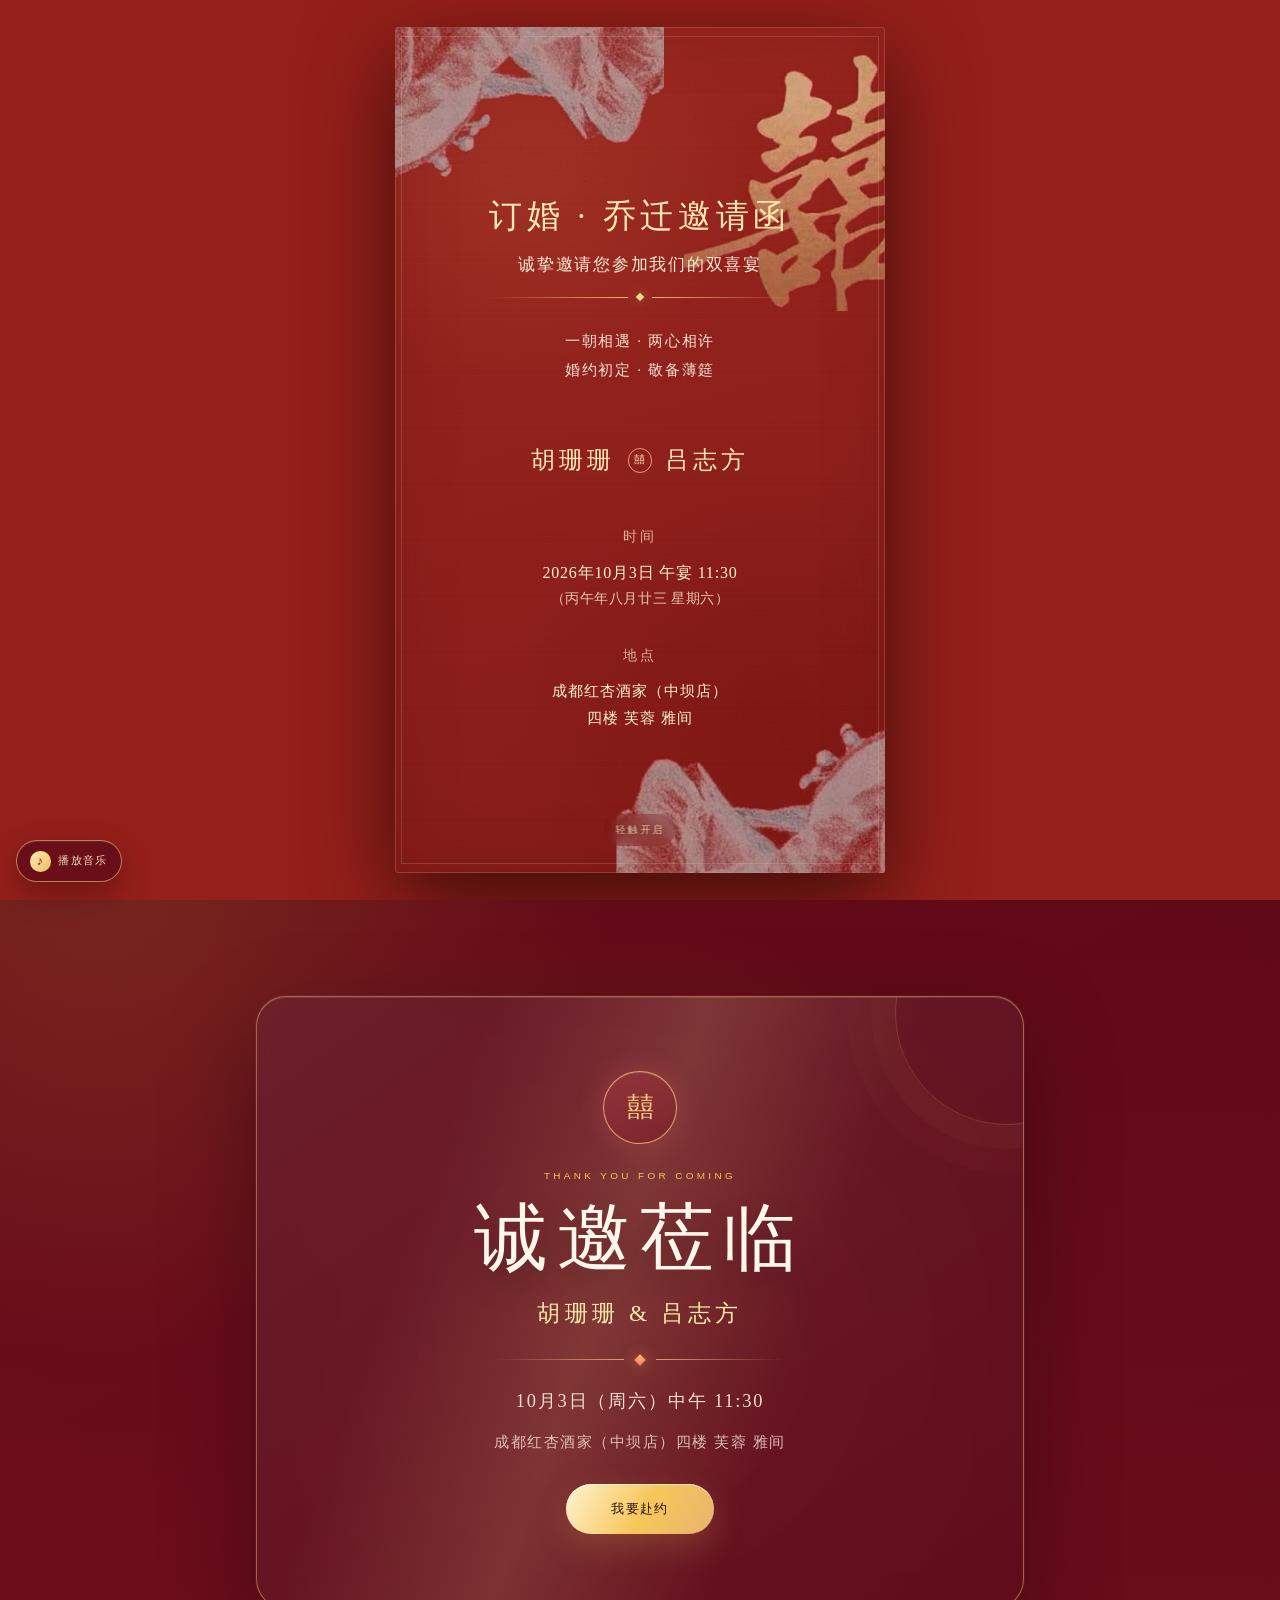
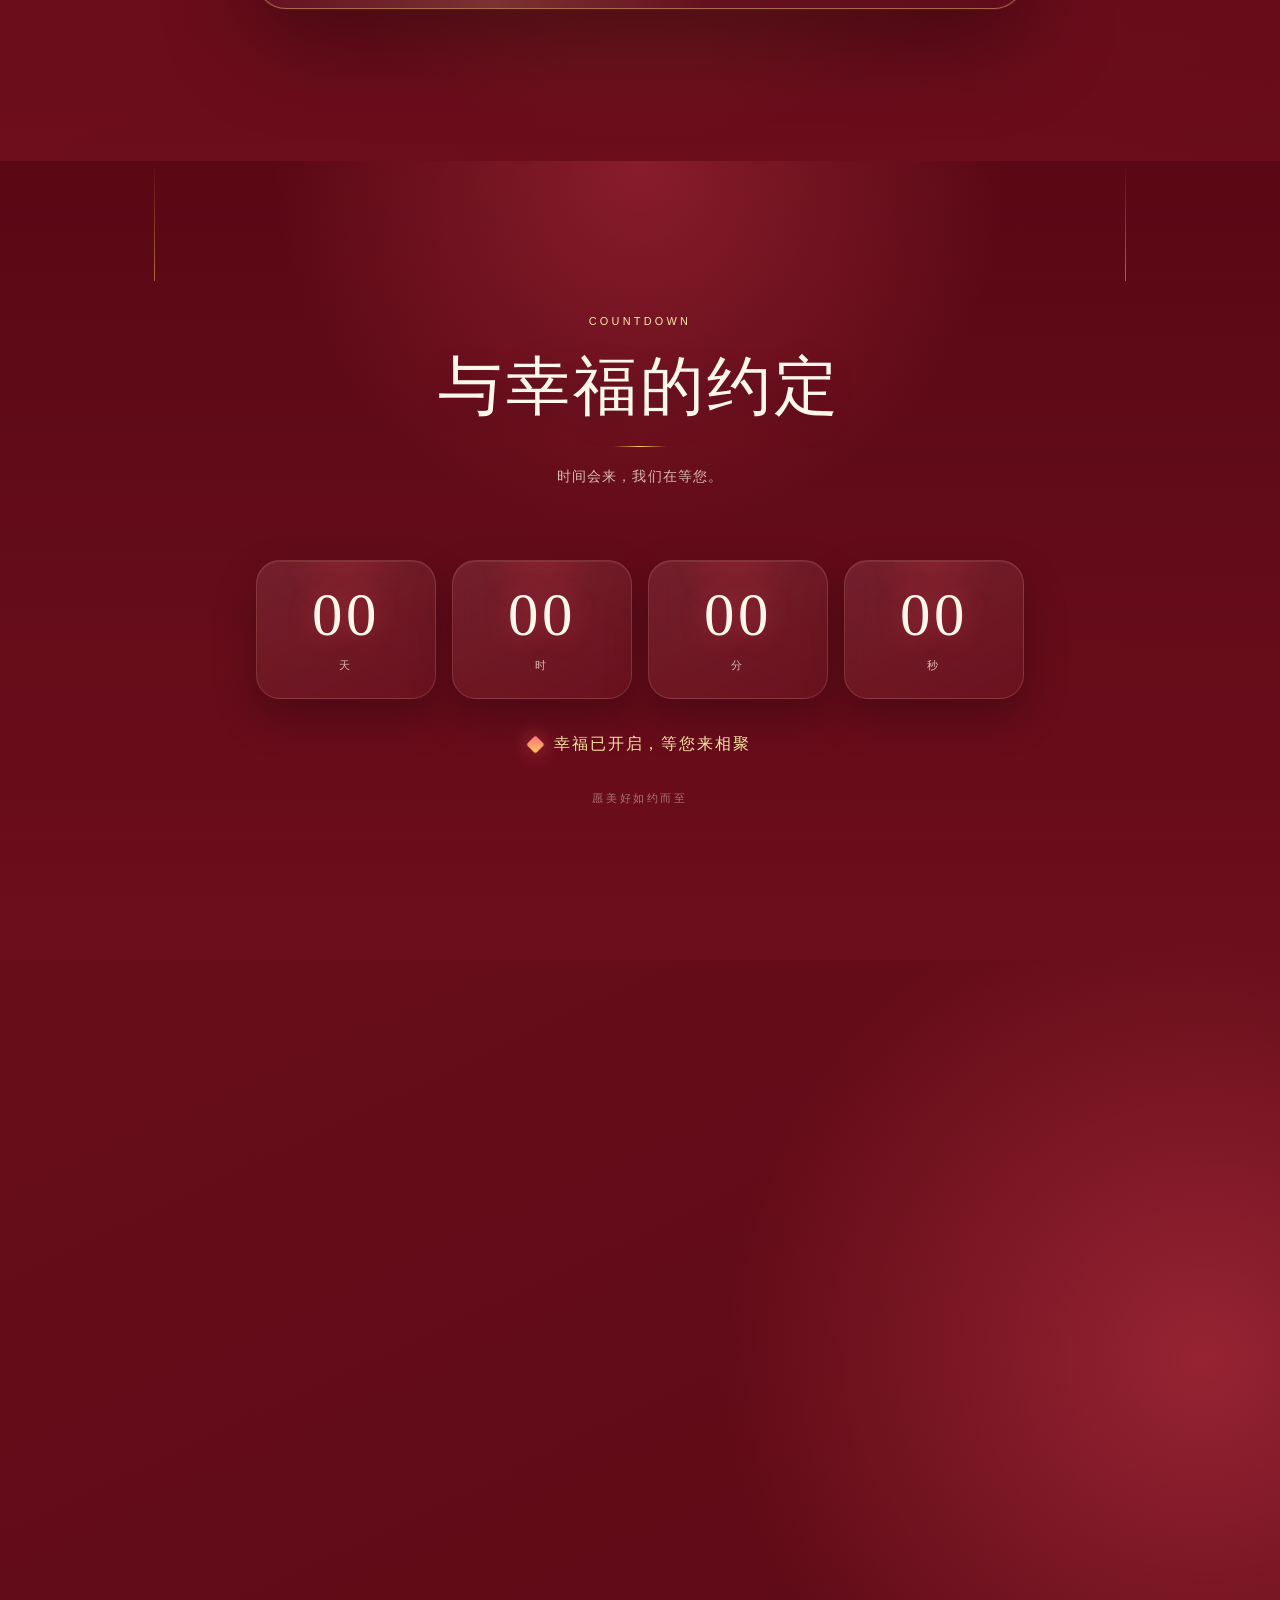
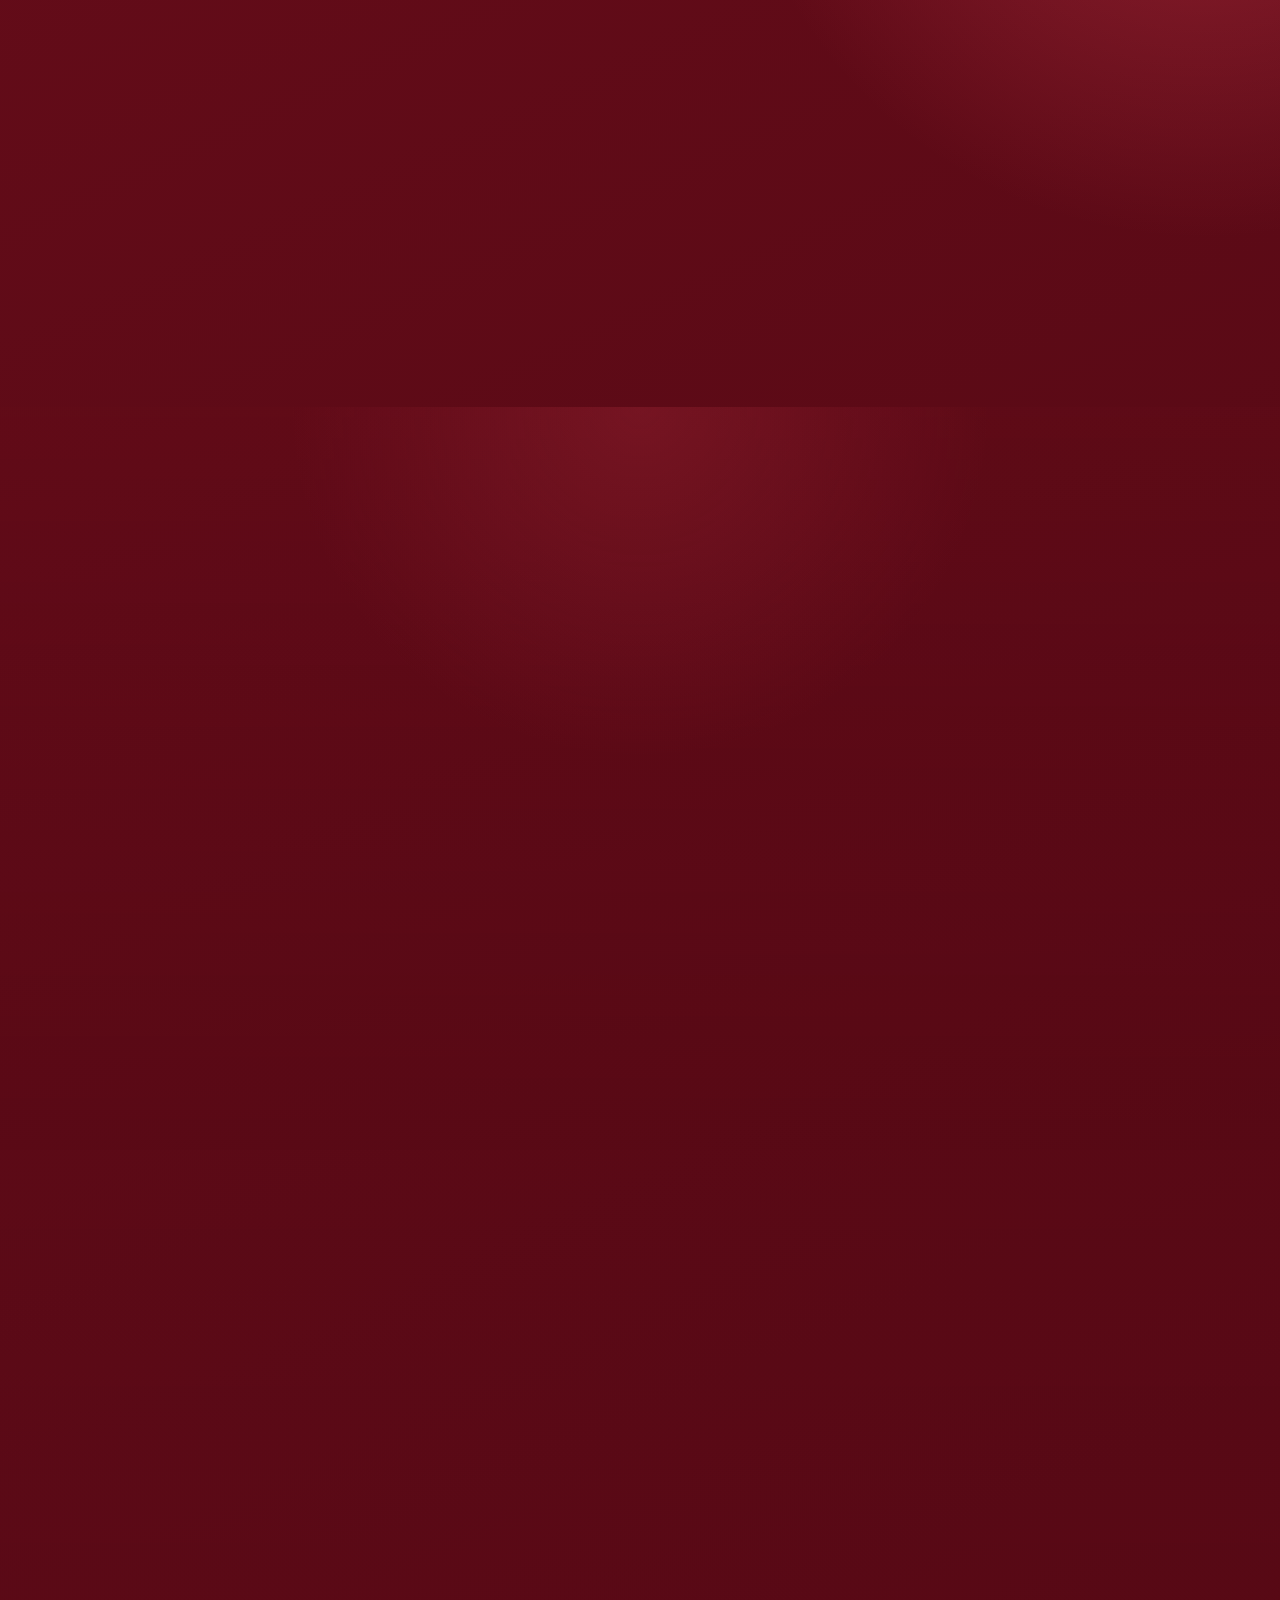
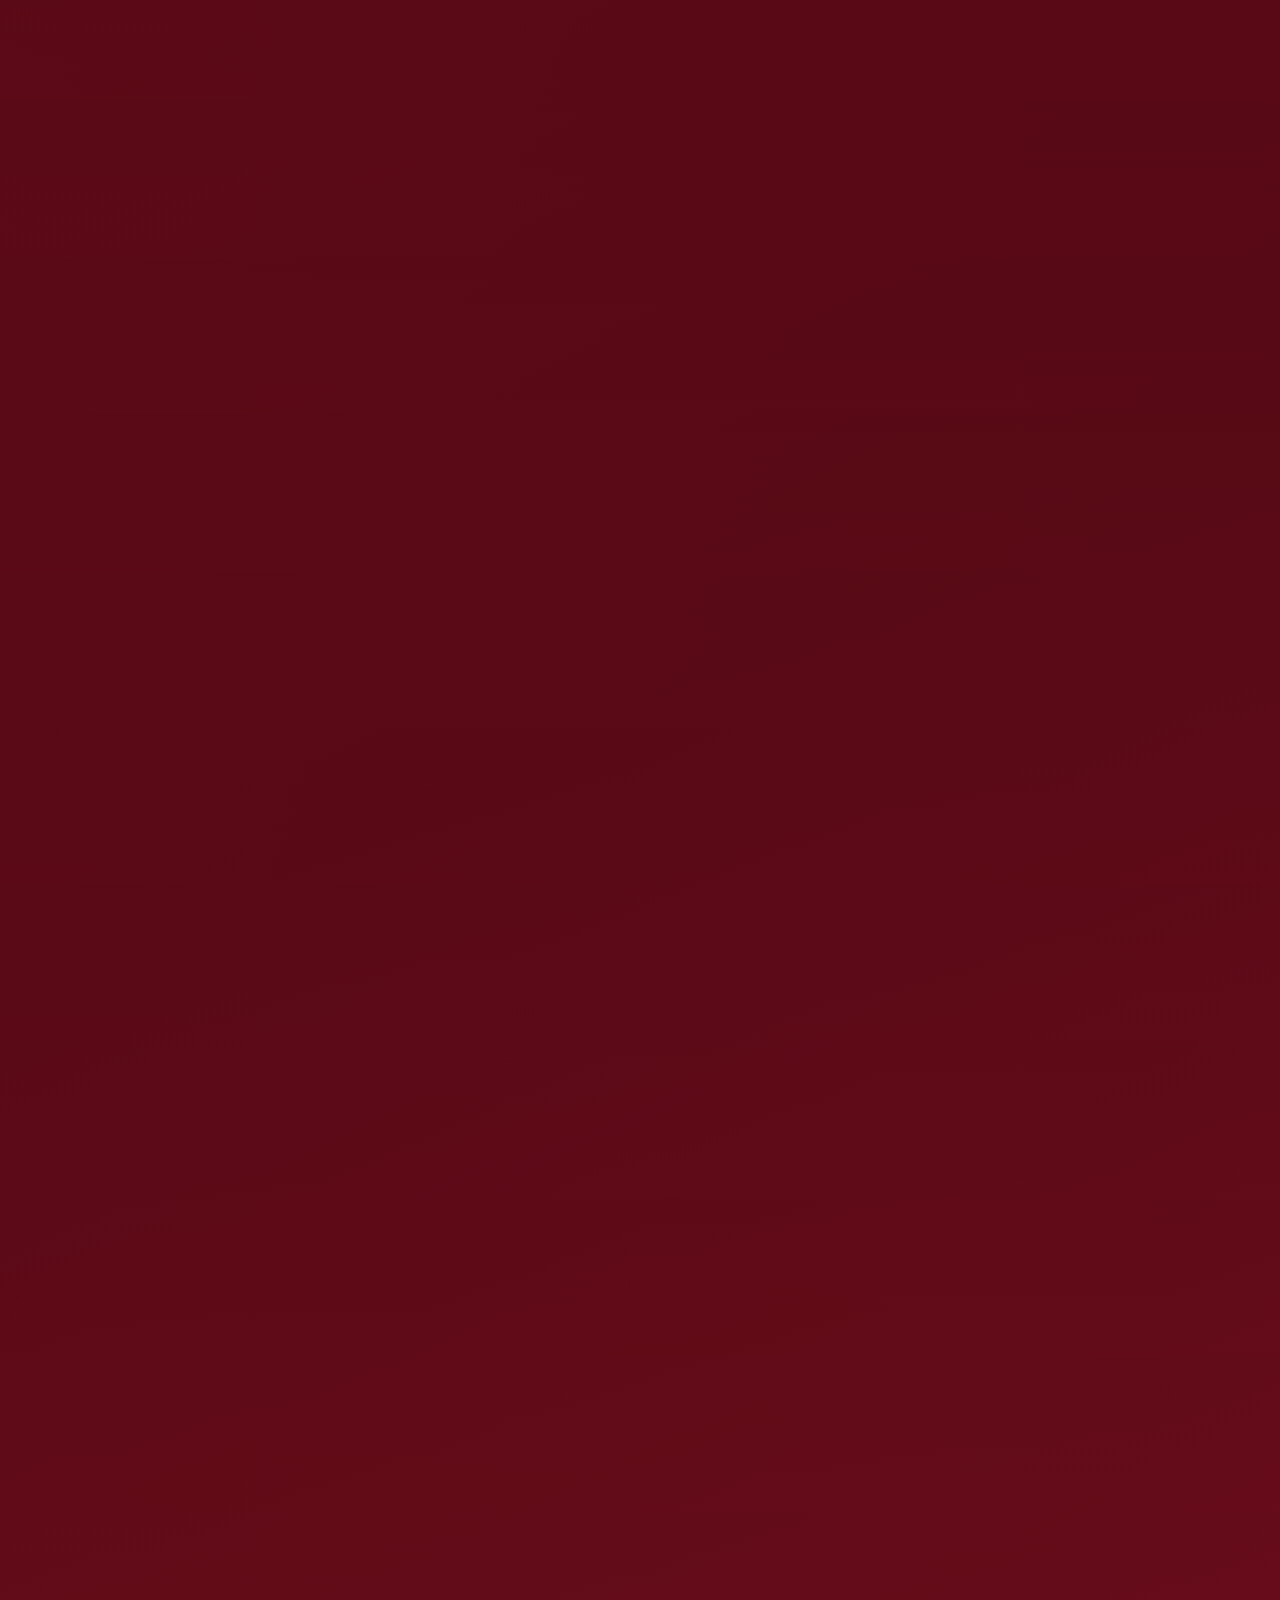
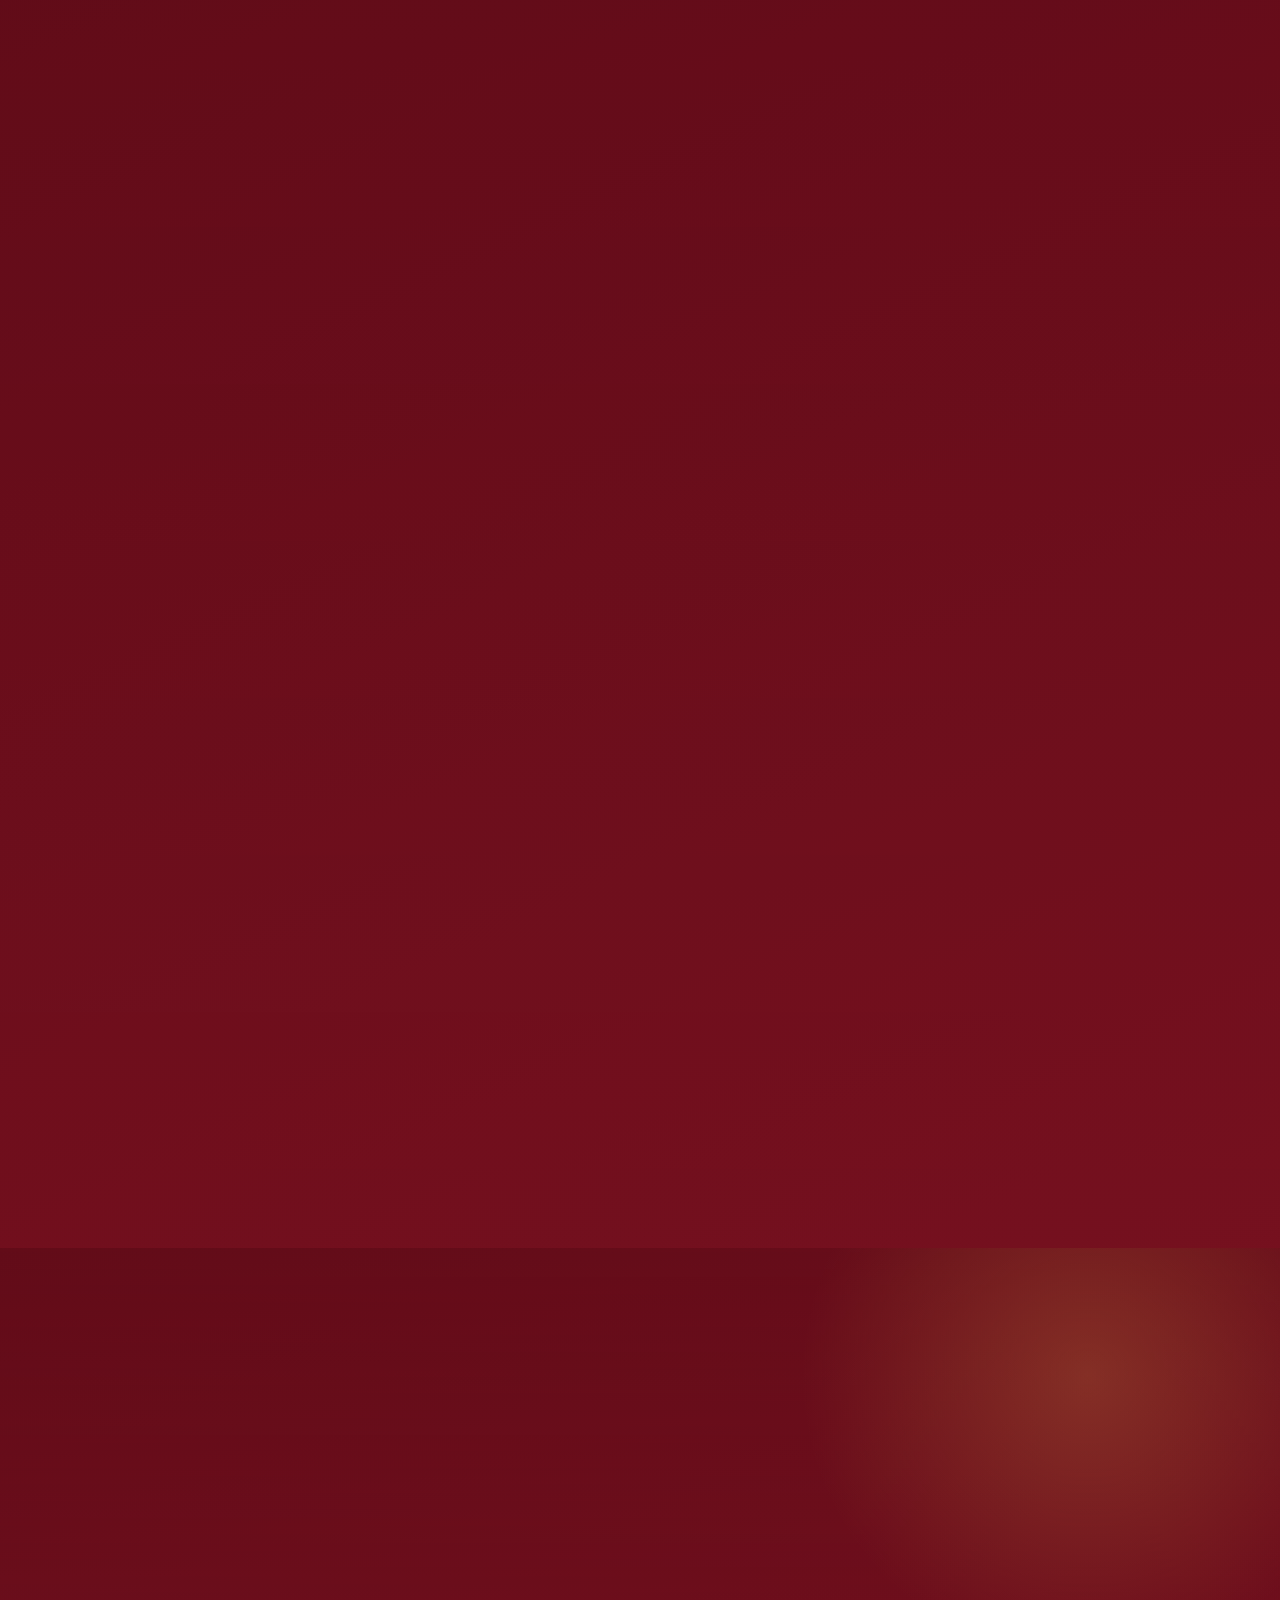
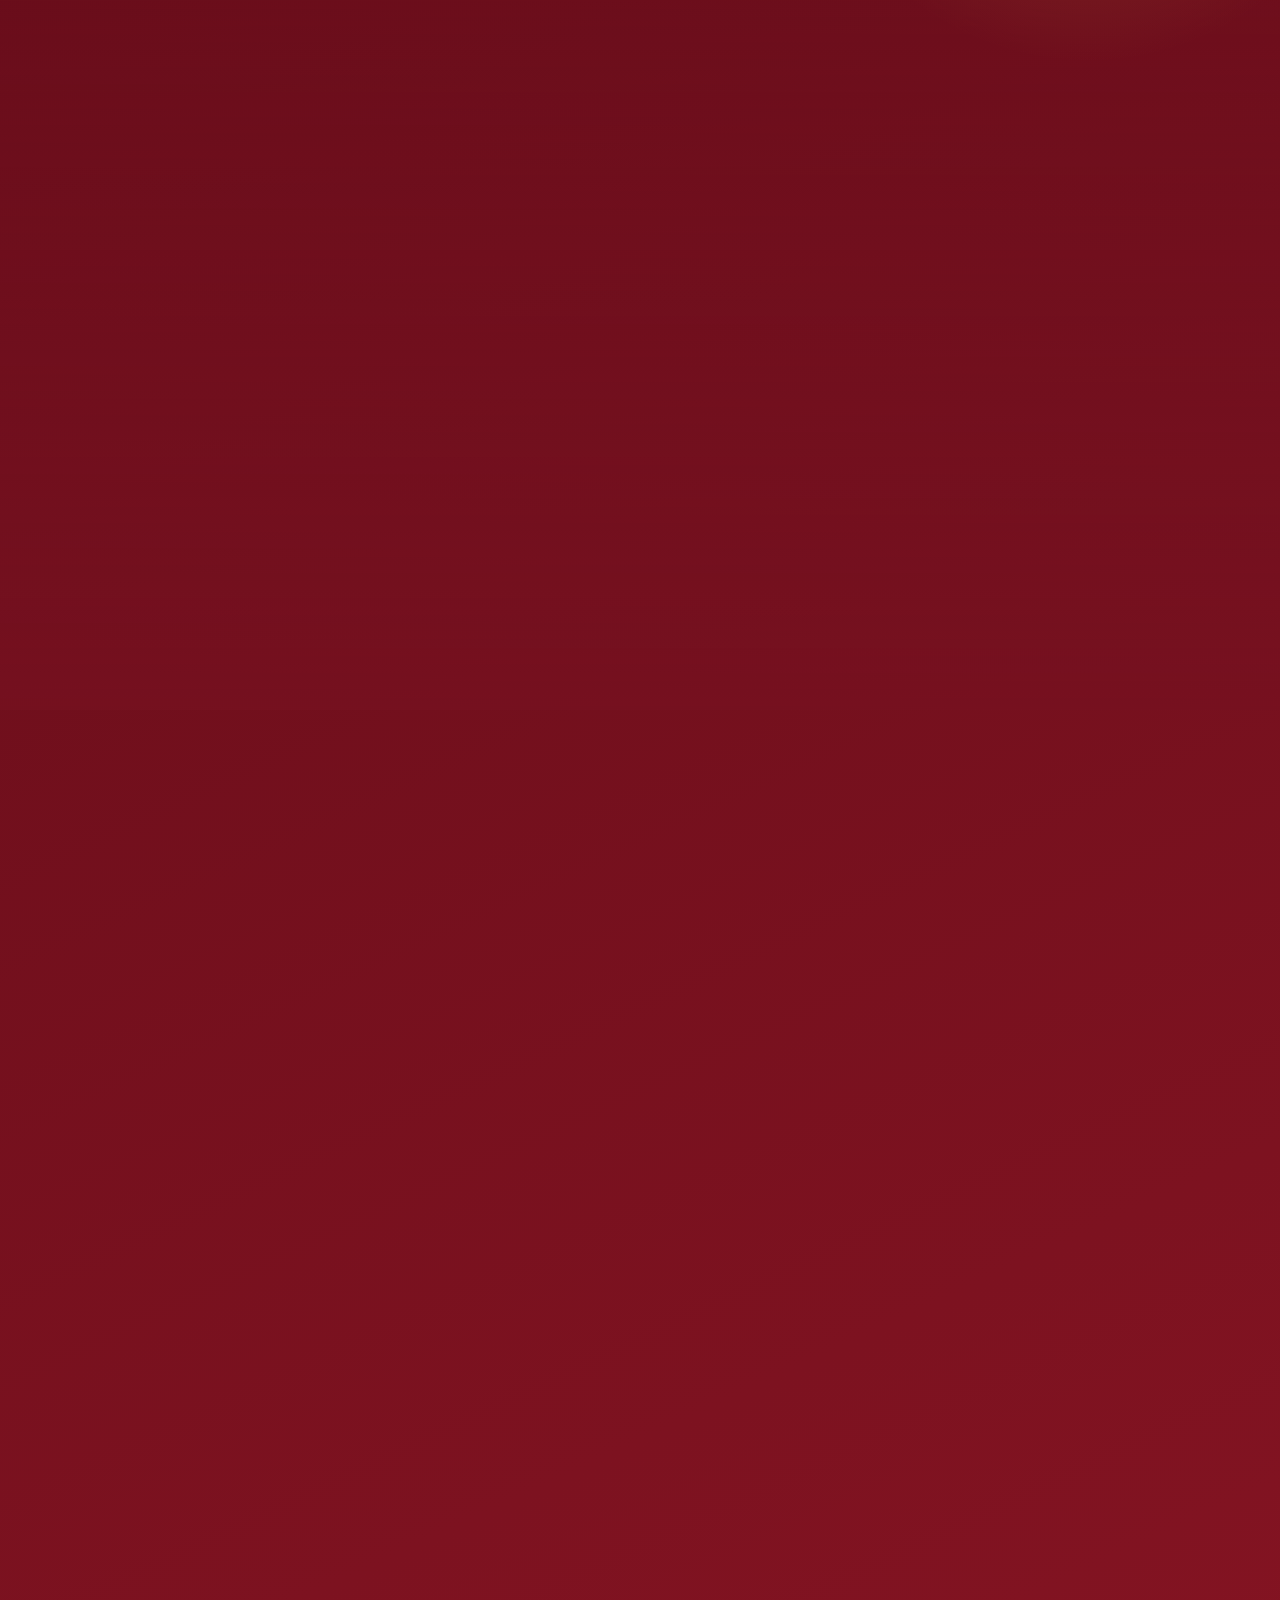
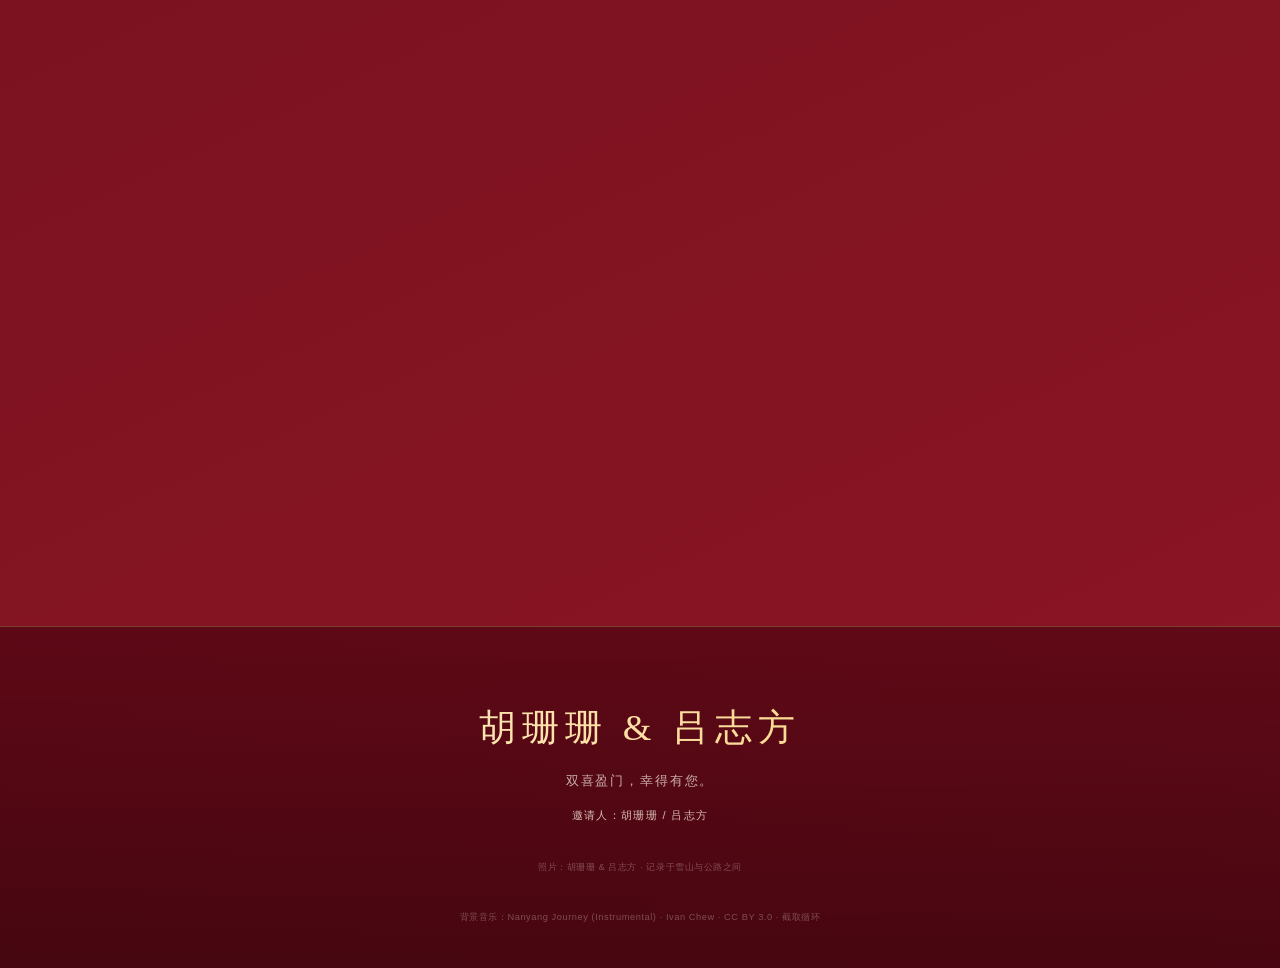
==== commit 489fcd13: "Show music control on cover" ====
--- a/index.html
+++ b/index.html
@@ -12,7 +12,7 @@
   <meta name="apple-mobile-web-app-status-bar-style" content="black-translucent">
   <title>双喜临门 · 胡珊珊 & 吕志方</title>
   <meta property="og:title" content="双喜临门 · 胡珊珊 & 吕志方">
-  <meta name="version" content="3.0.7">
+  <meta name="version" content="3.0.8">
   <meta property="og:description" content="10月3日（周六）中午11:30，成都红杏酒家（中坝店）四楼 芙蓉 雅间，诚邀莅临。">
   <meta property="og:type" content="website">
   <meta property="og:url" content="https://anqilike.github.io/engagement-invitation/">
@@ -32,7 +32,7 @@
   <link rel="manifest" href="manifest.webmanifest?v=3.0">
   <link rel="stylesheet" href="styles-v25.css?v=2.5">
   <link rel="stylesheet" href="luxe-v25.css?v=2.5">
-  <link rel="stylesheet" href="opening.css?v=3.0.7">
+  <link rel="stylesheet" href="opening.css?v=3.0.8">
   <noscript><style>.invitation-cover { display: none !important; }</style></noscript>
   <link rel="preload" as="image" type="image/webp" href="assets/photos/hero-1200.webp?v=own-v2.5" imagesrcset="assets/photos/hero-1200.webp?v=own-v2.5 1200w, assets/photos/hero-1600.webp?v=own-v2.5 1600w" imagesizes="100vw" fetchpriority="high">
   <script src="config-v25.js?v=2.5" defer></script>
@@ -540,3 +540,4 @@
 
 
 
+
--- a/opening.css
+++ b/opening.css
@@ -297,24 +297,25 @@
 
 .music-toggle {
   position: fixed;
-  right: max(1rem, env(safe-area-inset-right));
+  left: max(1rem, env(safe-area-inset-left));
+  right: auto;
   bottom: calc(1.1rem + env(safe-area-inset-bottom));
-  z-index: 3200;
+  z-index: 4600;
   display: inline-flex;
   align-items: center;
   gap: 0.48rem;
   min-height: 42px;
   padding: 0.55rem 0.82rem;
-  transform: translateY(10px);
+  transform: translateY(0);
   border: 1px solid rgba(255, 218, 138, 0.55);
   border-radius: 999px;
-  opacity: 0;
+  opacity: 1;
   color: rgba(255, 238, 205, 0.9);
   background: rgba(93, 10, 26, 0.76);
   box-shadow: 0 12px 32px rgba(0, 0, 0, 0.28), inset 0 1px 0 rgba(255, 255, 255, 0.08);
   -webkit-backdrop-filter: blur(12px);
   backdrop-filter: blur(12px);
-  pointer-events: none;
+  pointer-events: auto;
   font-family: var(--serif);
   font-size: 0.7rem;
   letter-spacing: 0.12em;
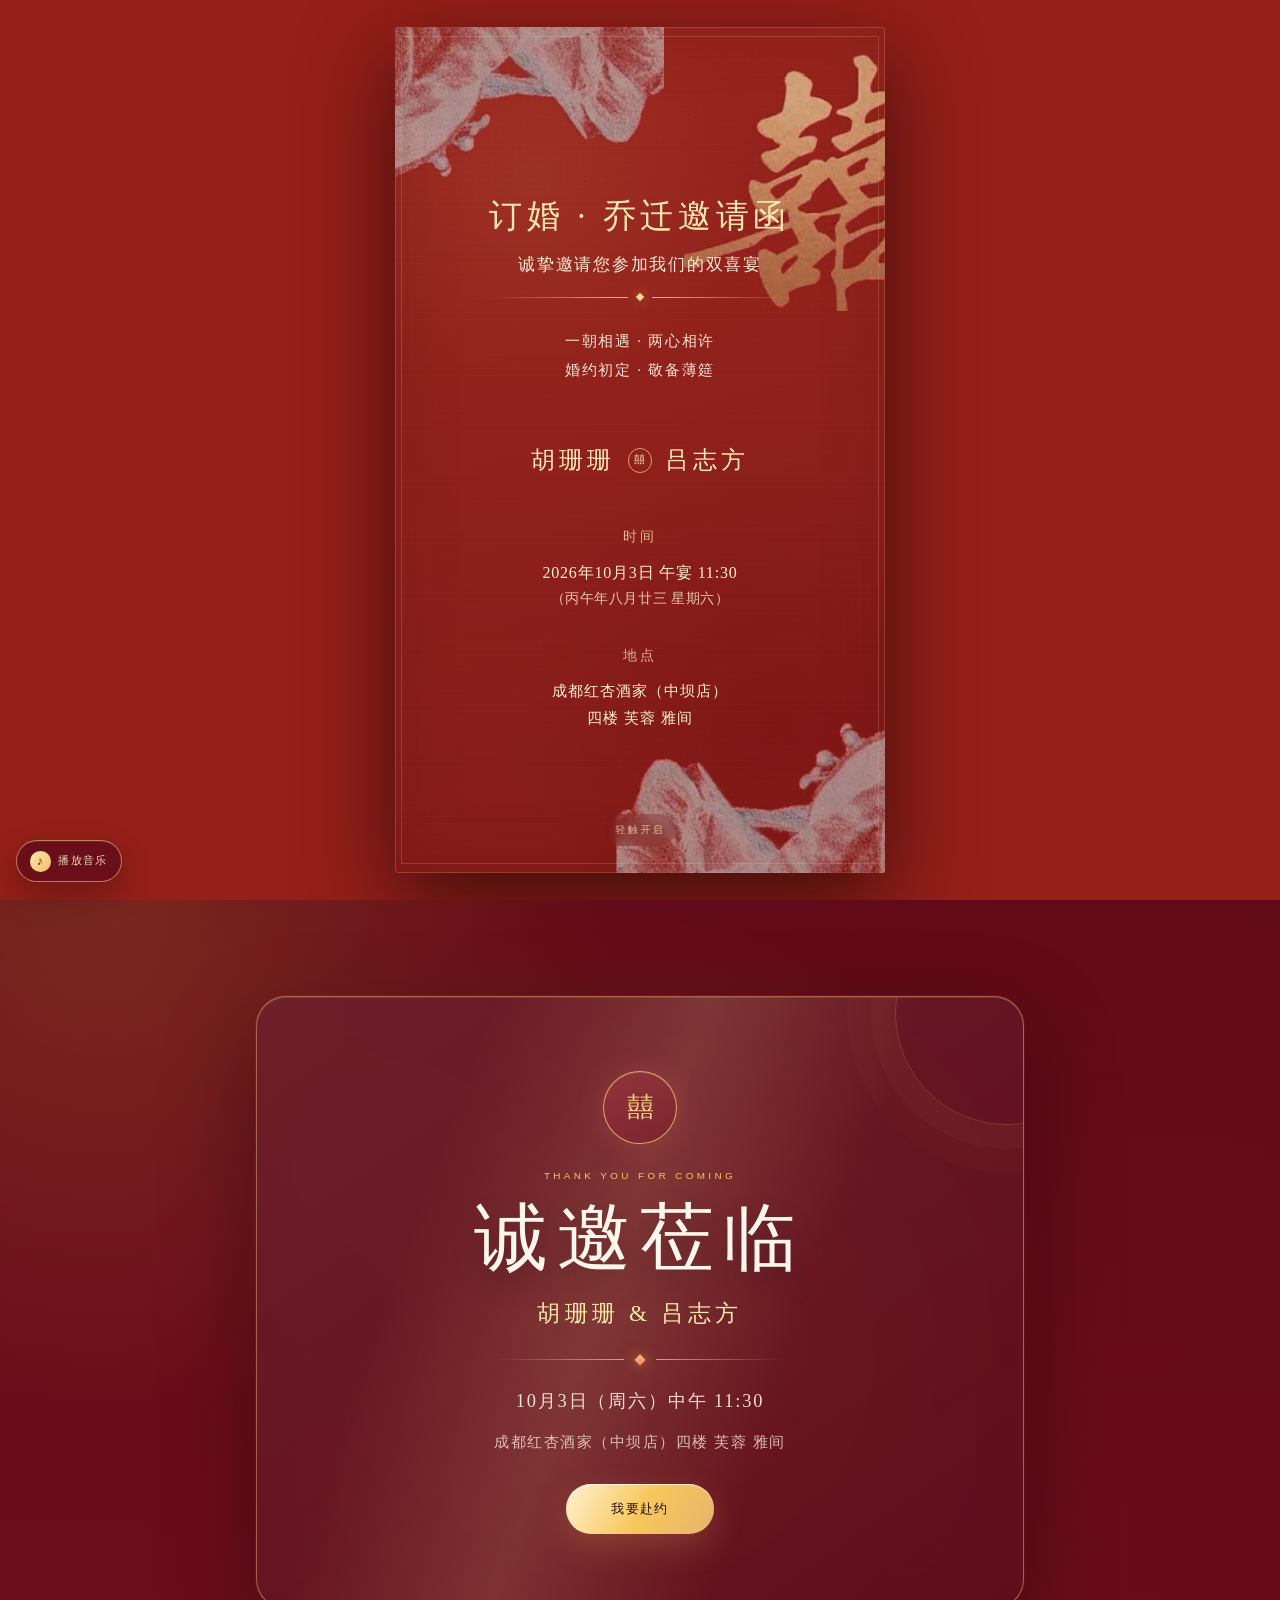
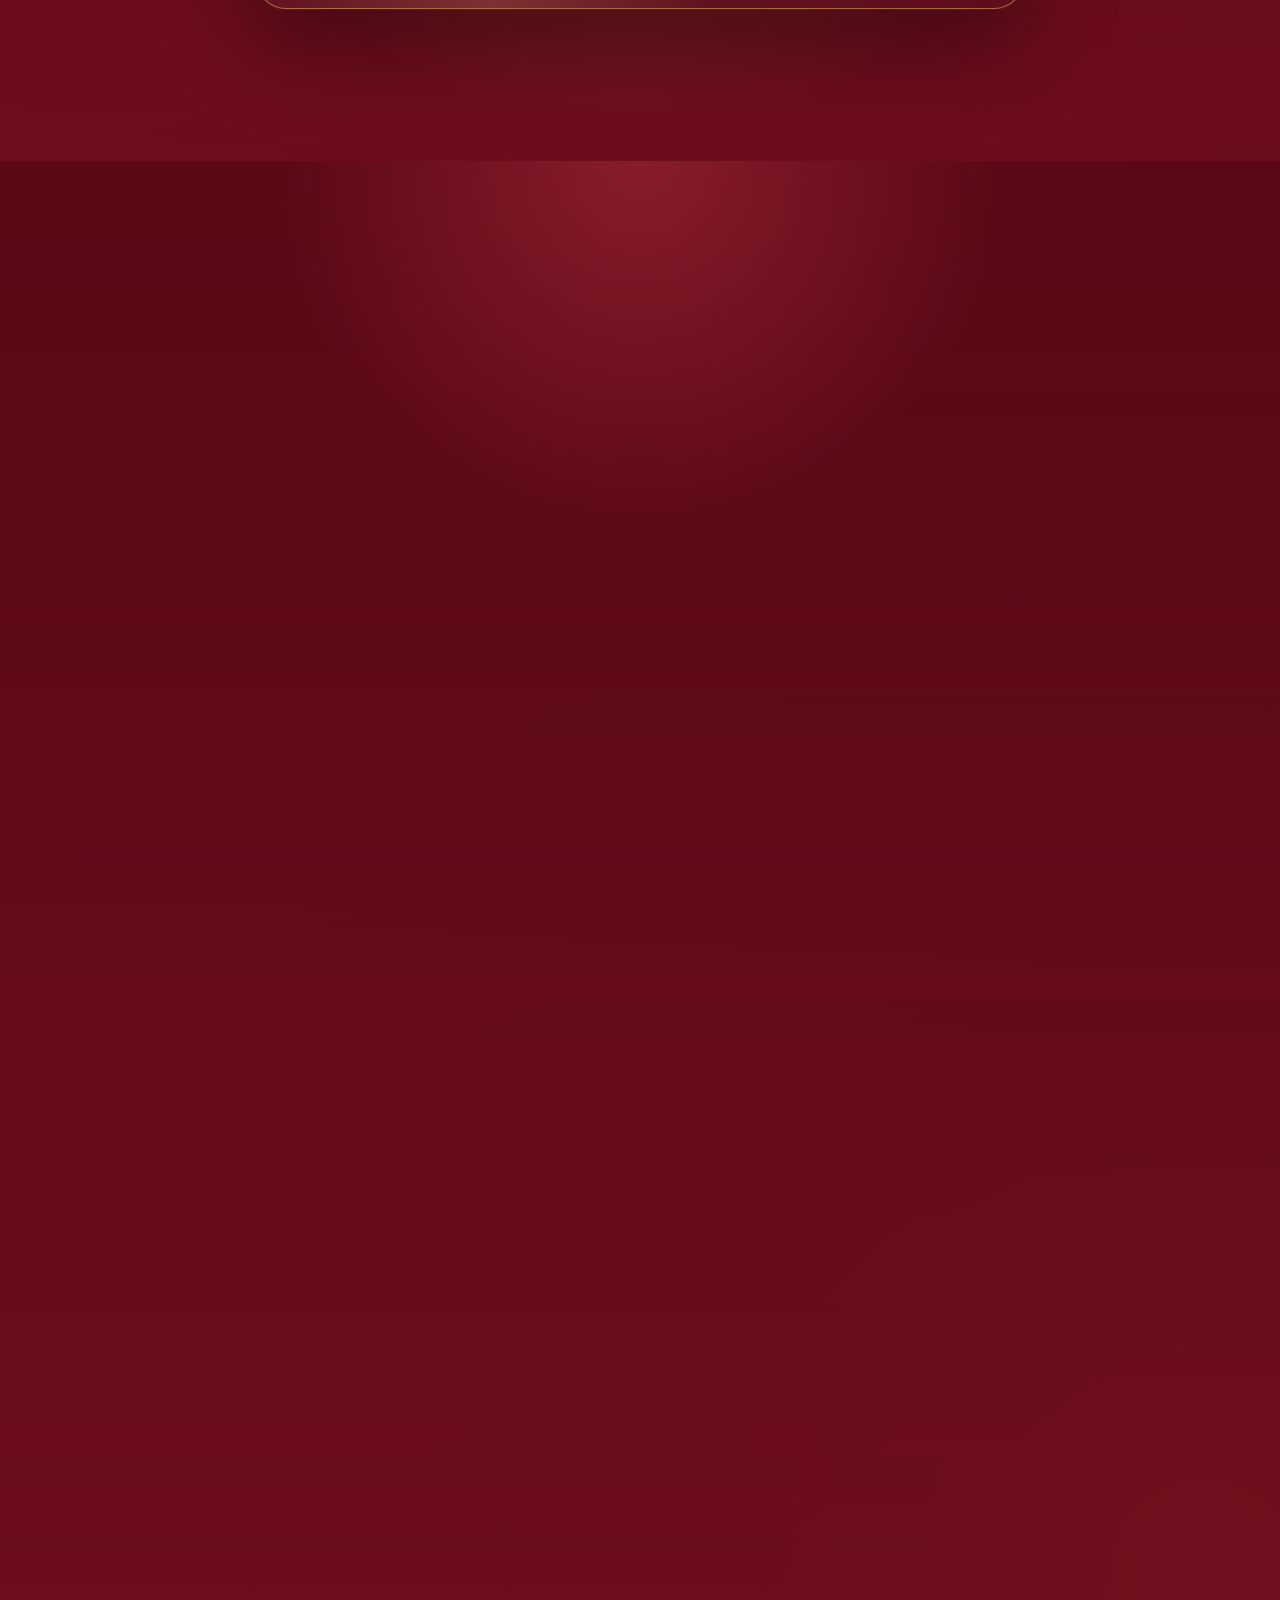
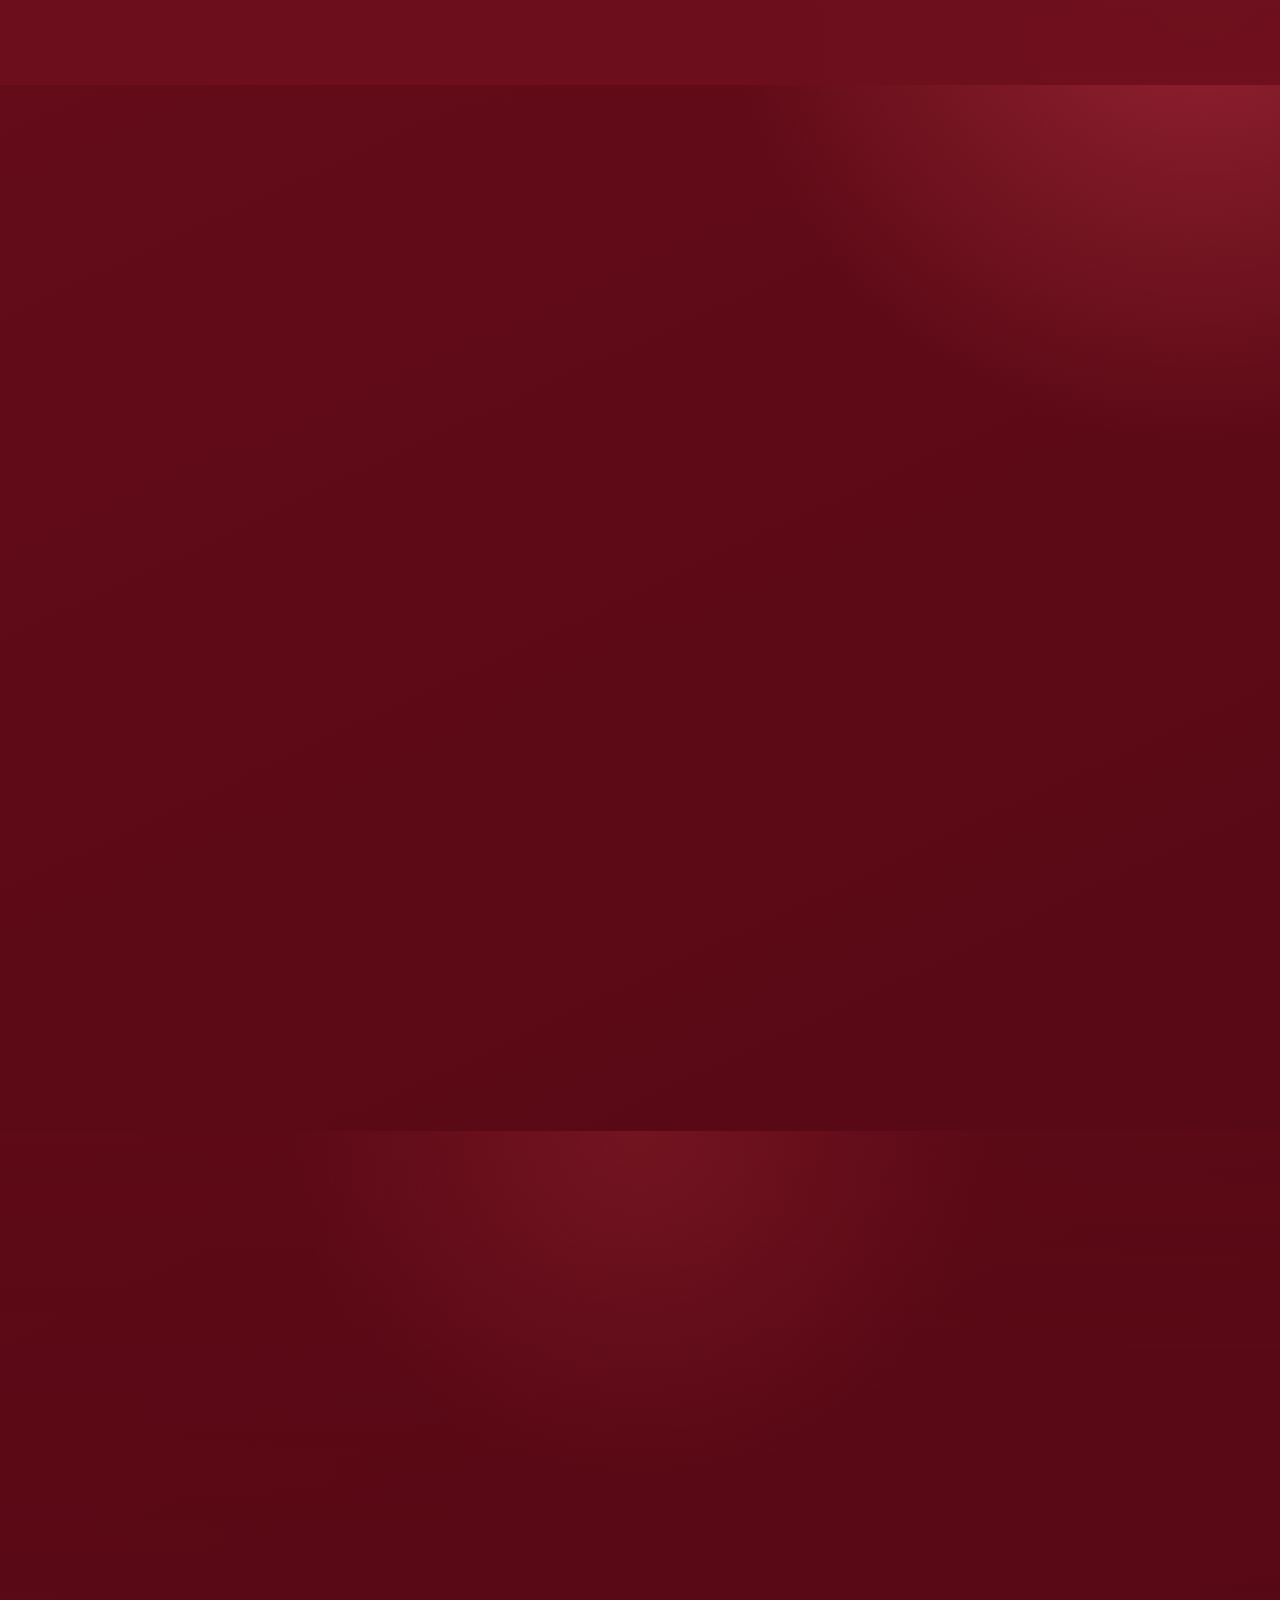
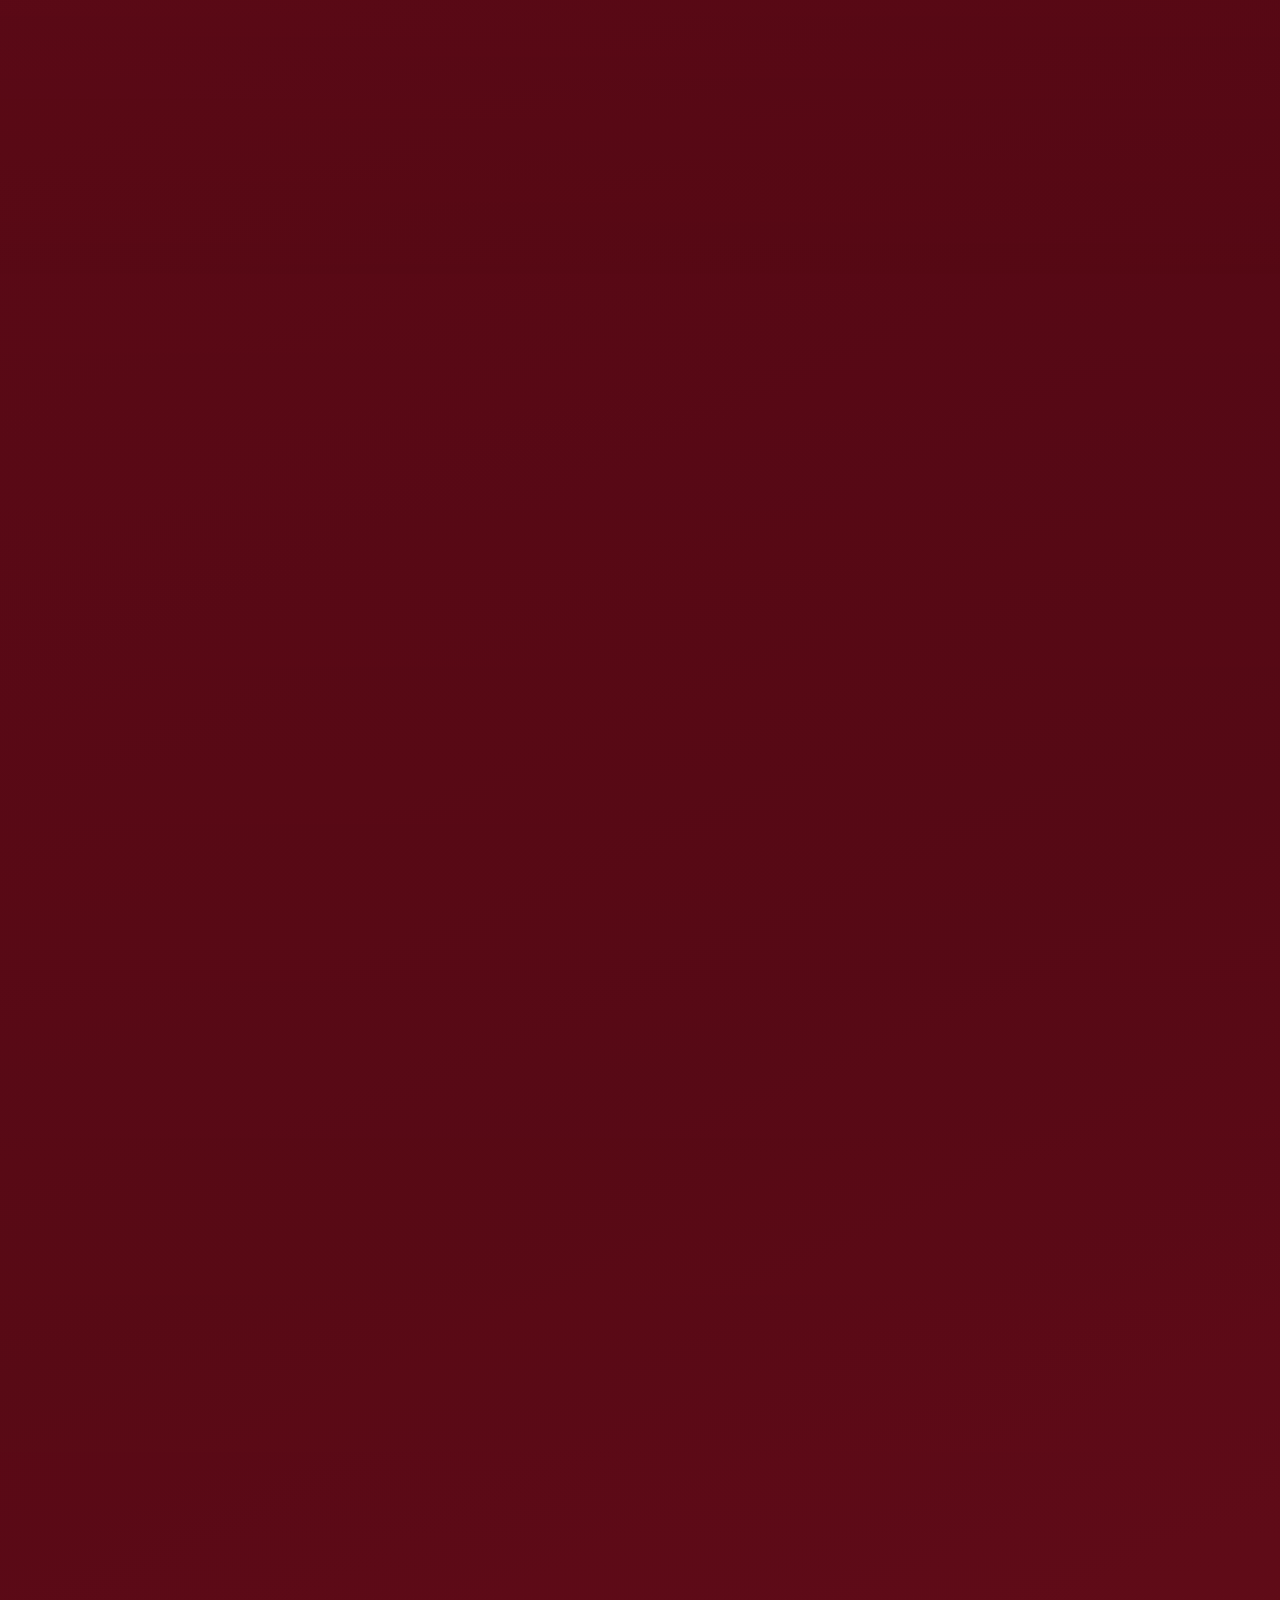
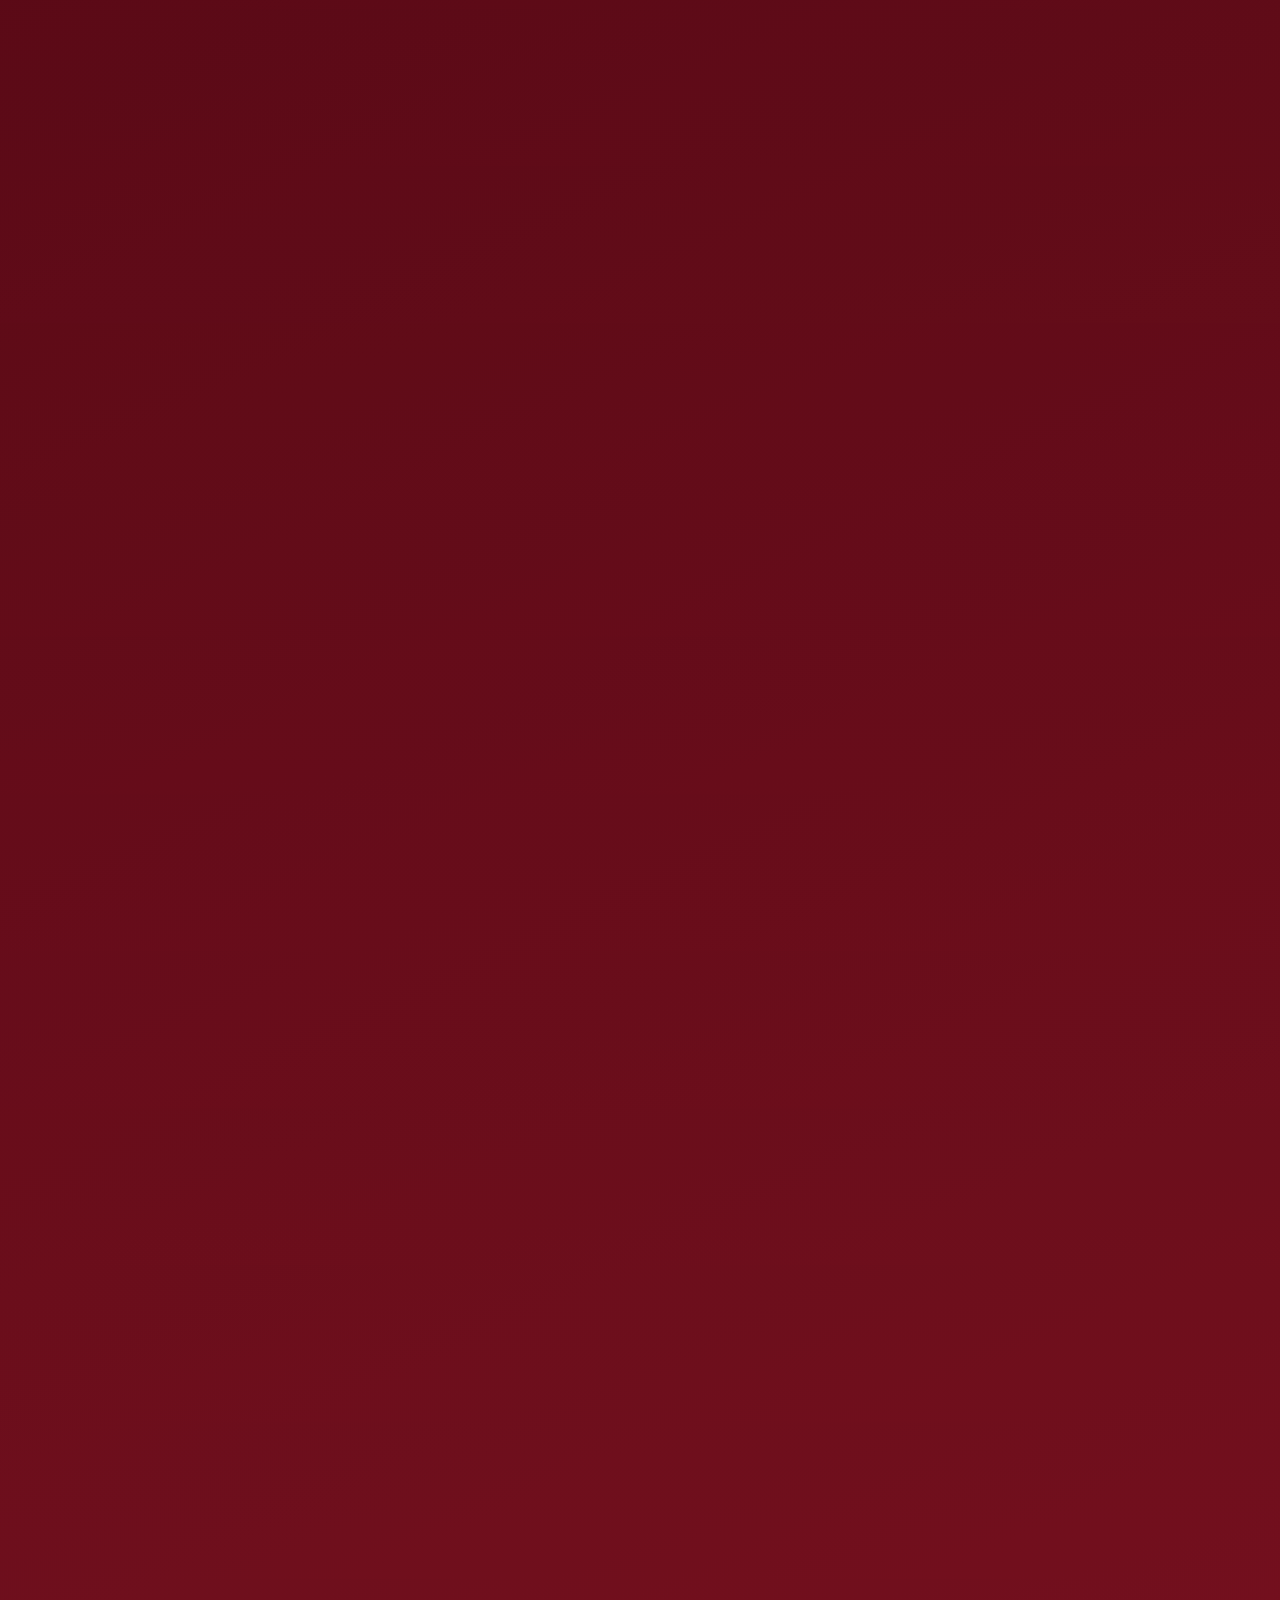
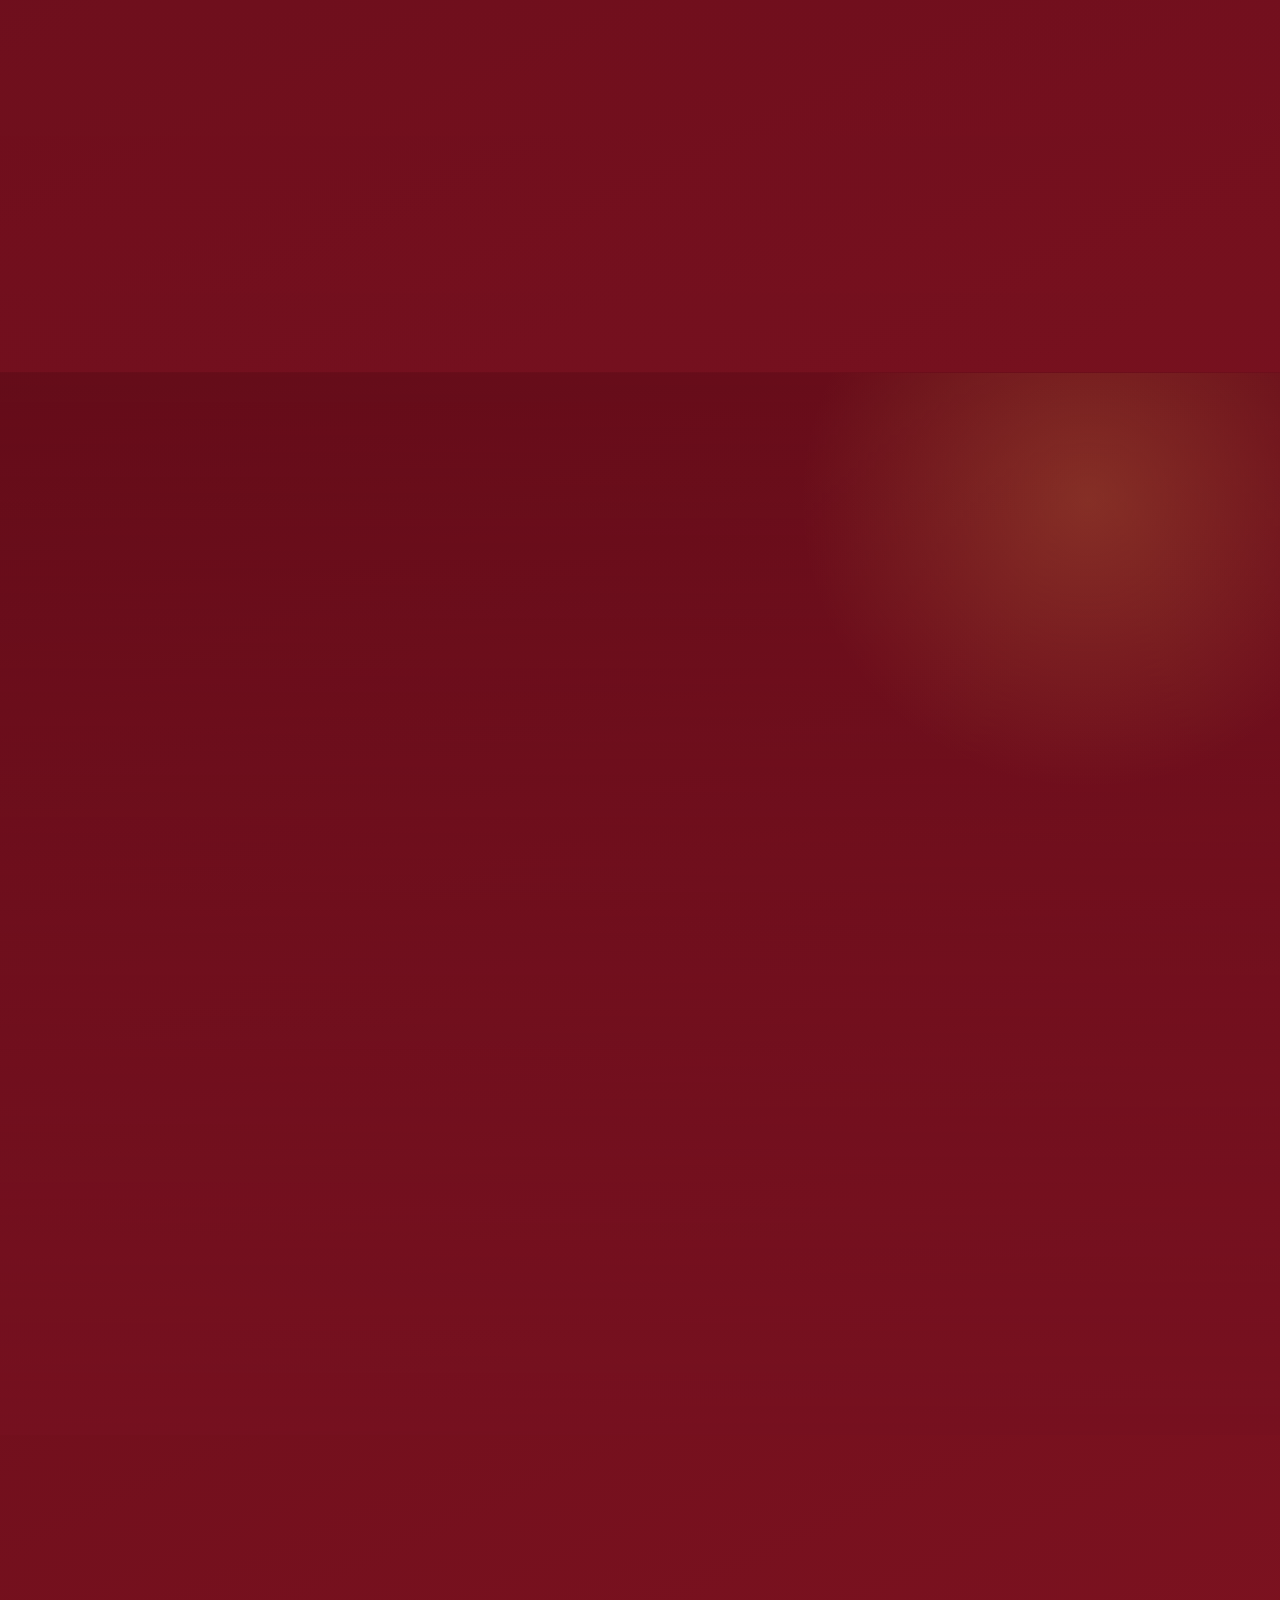
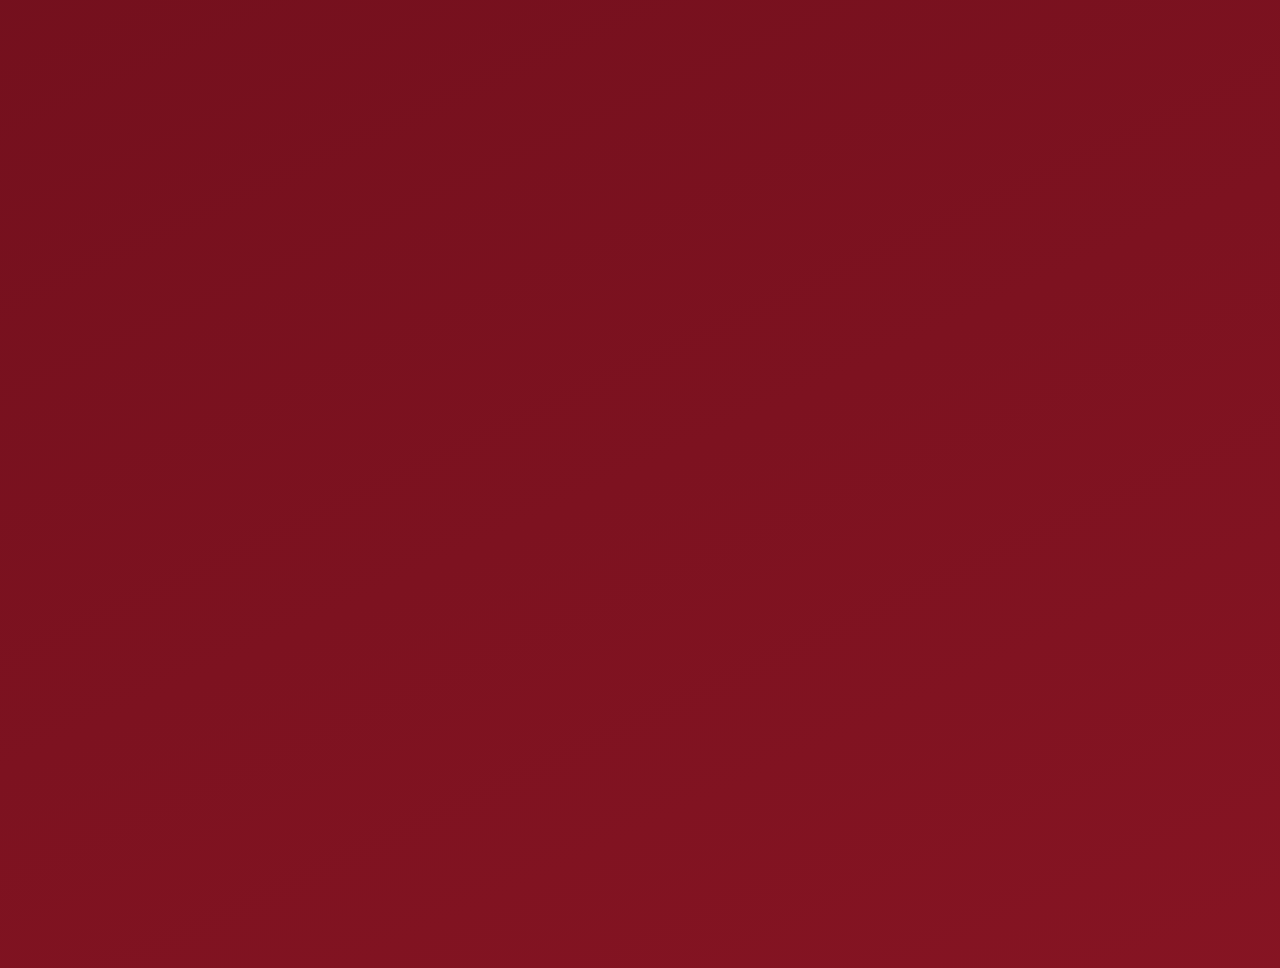
==== commit e98ddf1c: "Use shorter audio loop for faster buffering" ====
--- a/index.html
+++ b/index.html
@@ -12,7 +12,7 @@
   <meta name="apple-mobile-web-app-status-bar-style" content="black-translucent">
   <title>双喜临门 · 胡珊珊 & 吕志方</title>
   <meta property="og:title" content="双喜临门 · 胡珊珊 & 吕志方">
-  <meta name="version" content="3.0.8">
+  <meta name="version" content="3.0.9">
   <meta property="og:description" content="10月3日（周六）中午11:30，成都红杏酒家（中坝店）四楼 芙蓉 雅间，诚邀莅临。">
   <meta property="og:type" content="website">
   <meta property="og:url" content="https://anqilike.github.io/engagement-invitation/">
@@ -493,7 +493,7 @@
     <span id="toastText">已复制</span>
   </div>
 
-  <audio id="festiveMusic" src="assets/audio/festive-instrumental.mp3?v=3" preload="auto" loop playsinline></audio>
+  <audio id="festiveMusic" src="assets/audio/festive-instrumental.mp3?v=4" preload="auto" loop playsinline></audio>
   <button class="music-toggle" id="musicToggle" type="button" aria-label="播放背景音乐" aria-pressed="false">
     <span class="music-toggle__icon" aria-hidden="true">♪</span>
     <span class="music-toggle__text">播放音乐</span>
@@ -541,3 +541,4 @@
 
 
 
+
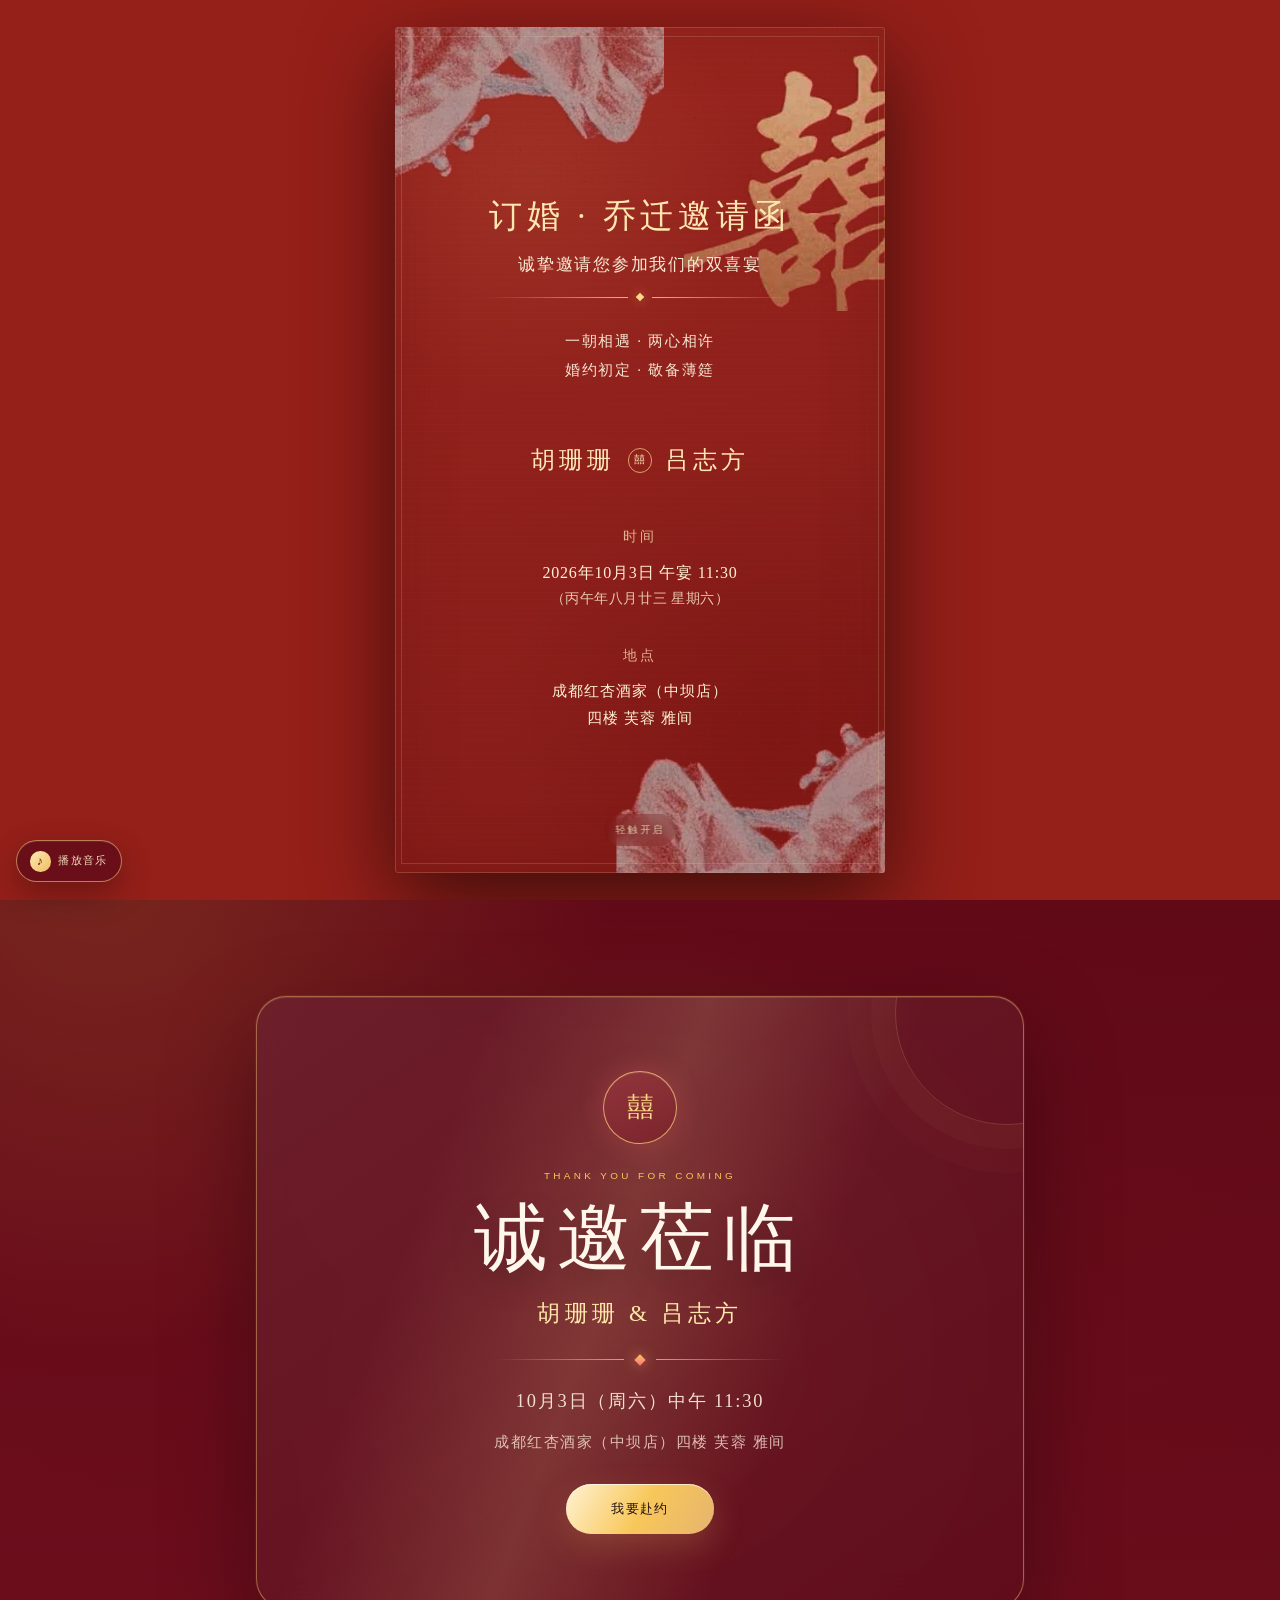
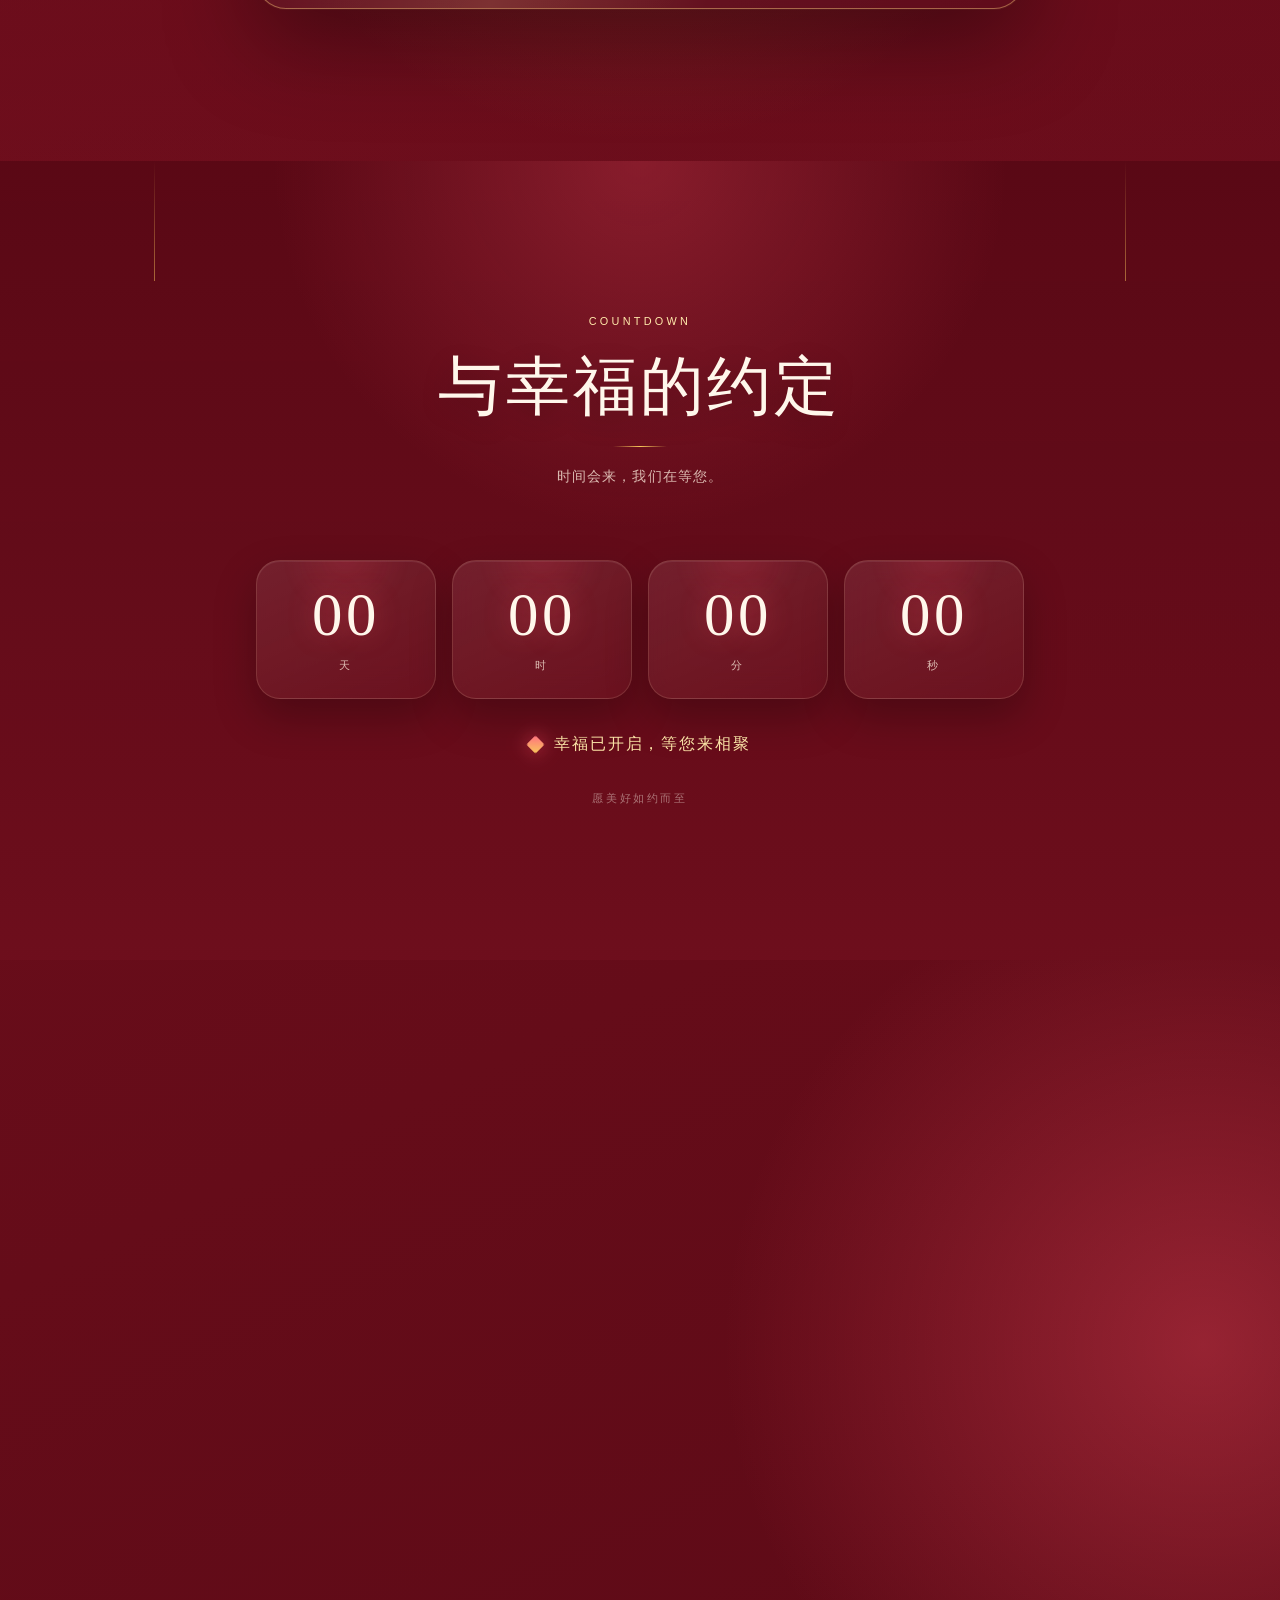
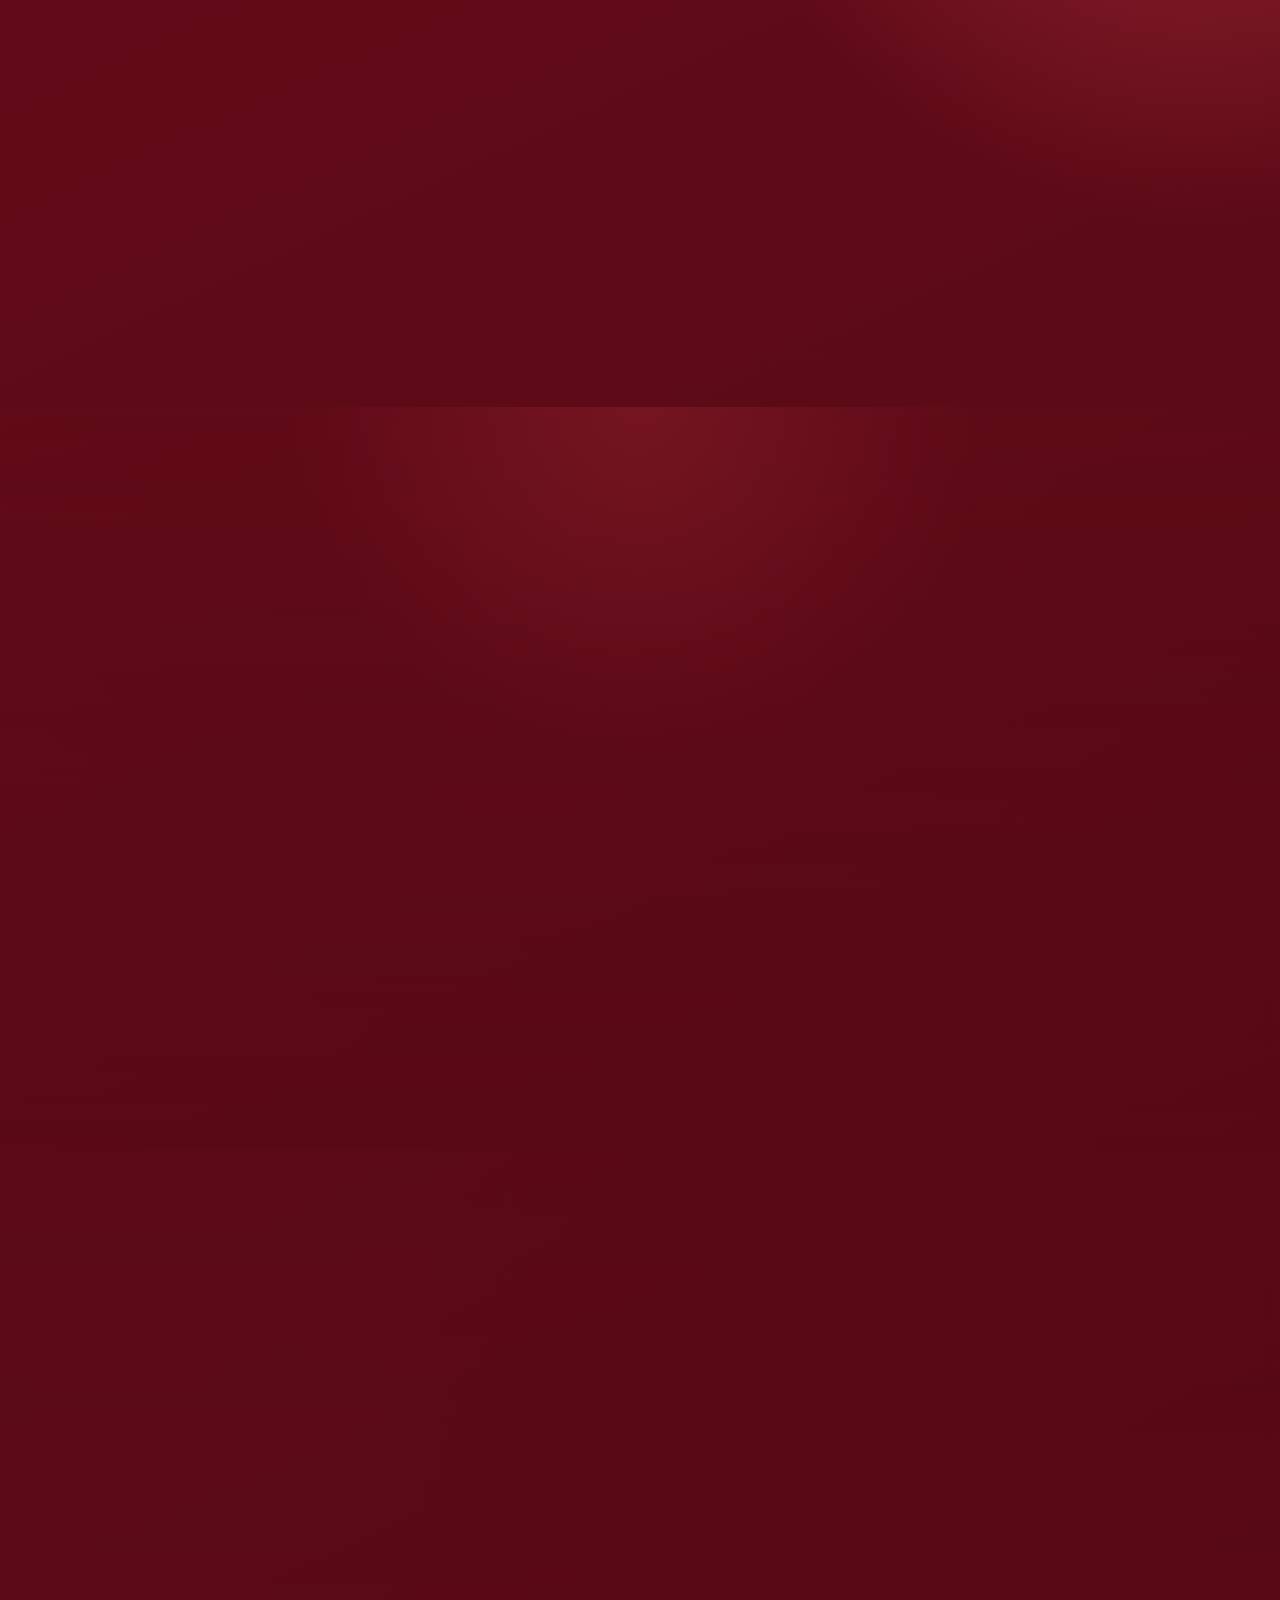
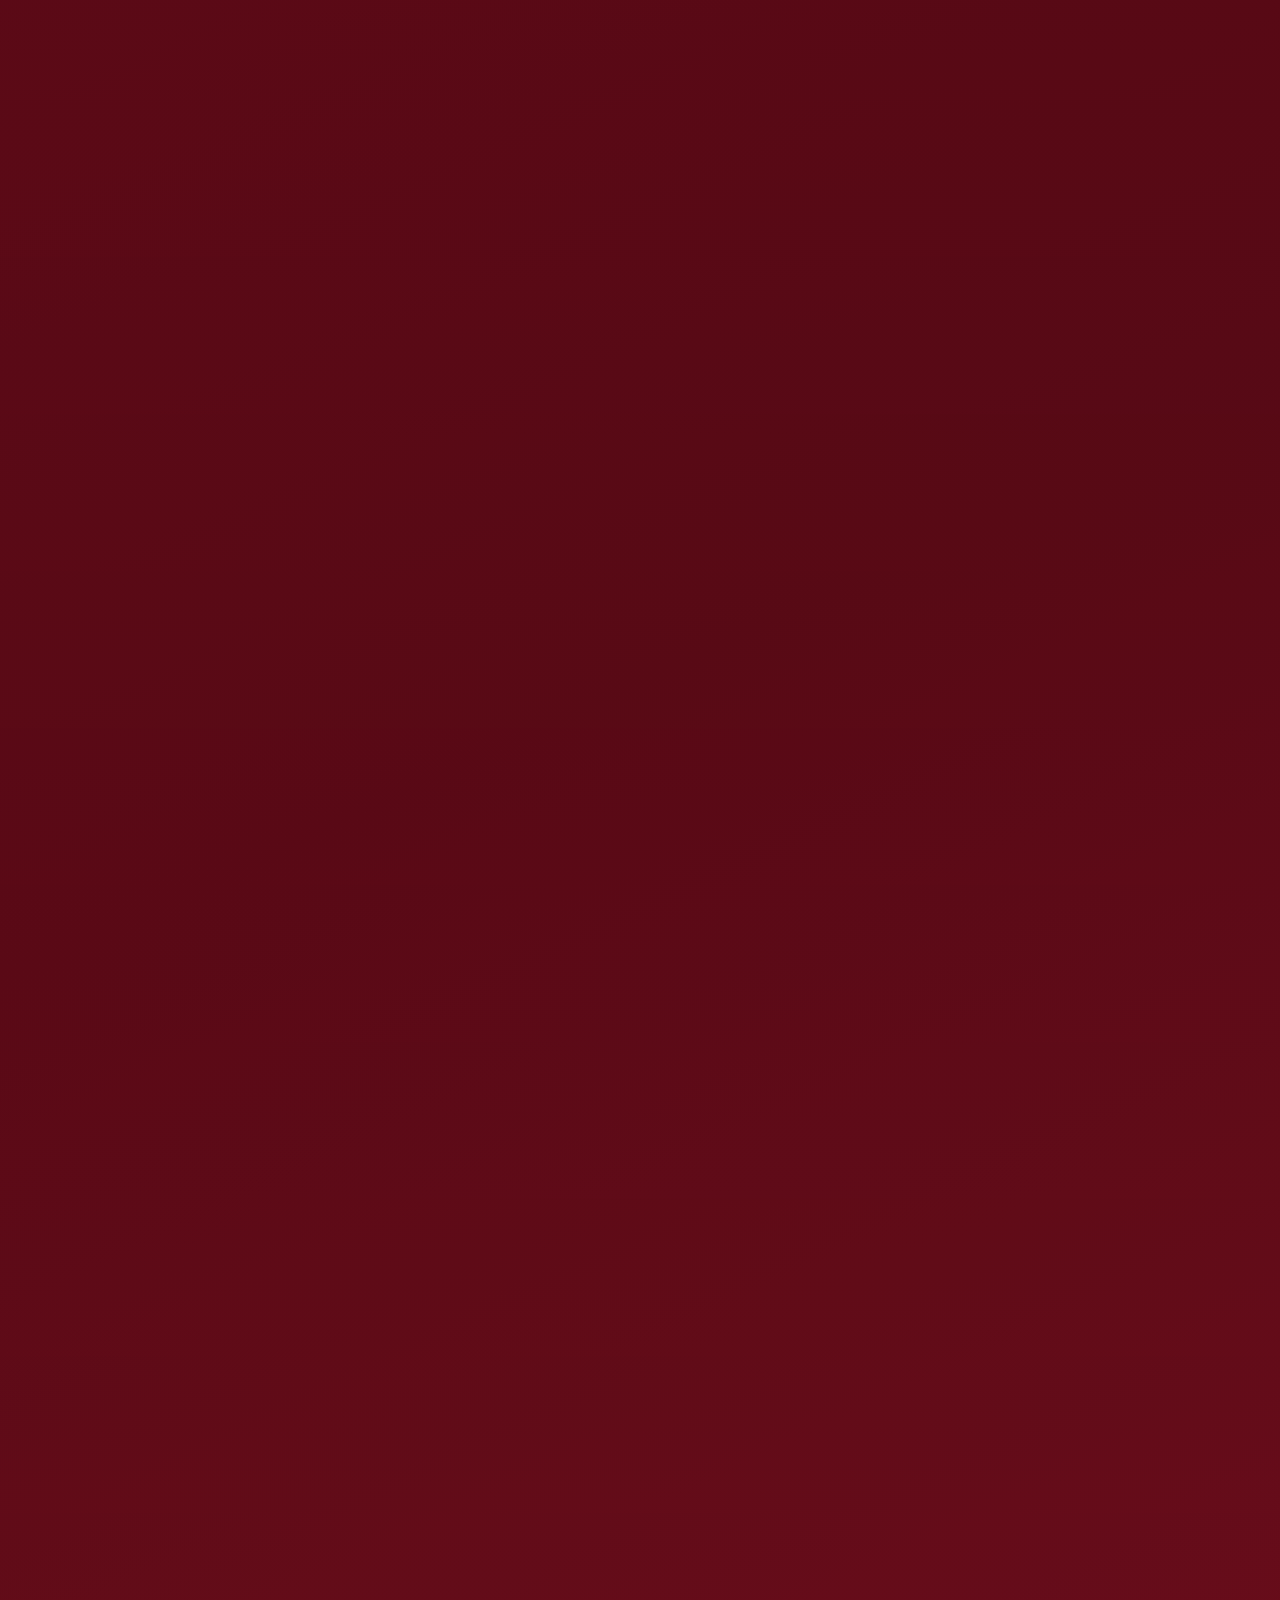
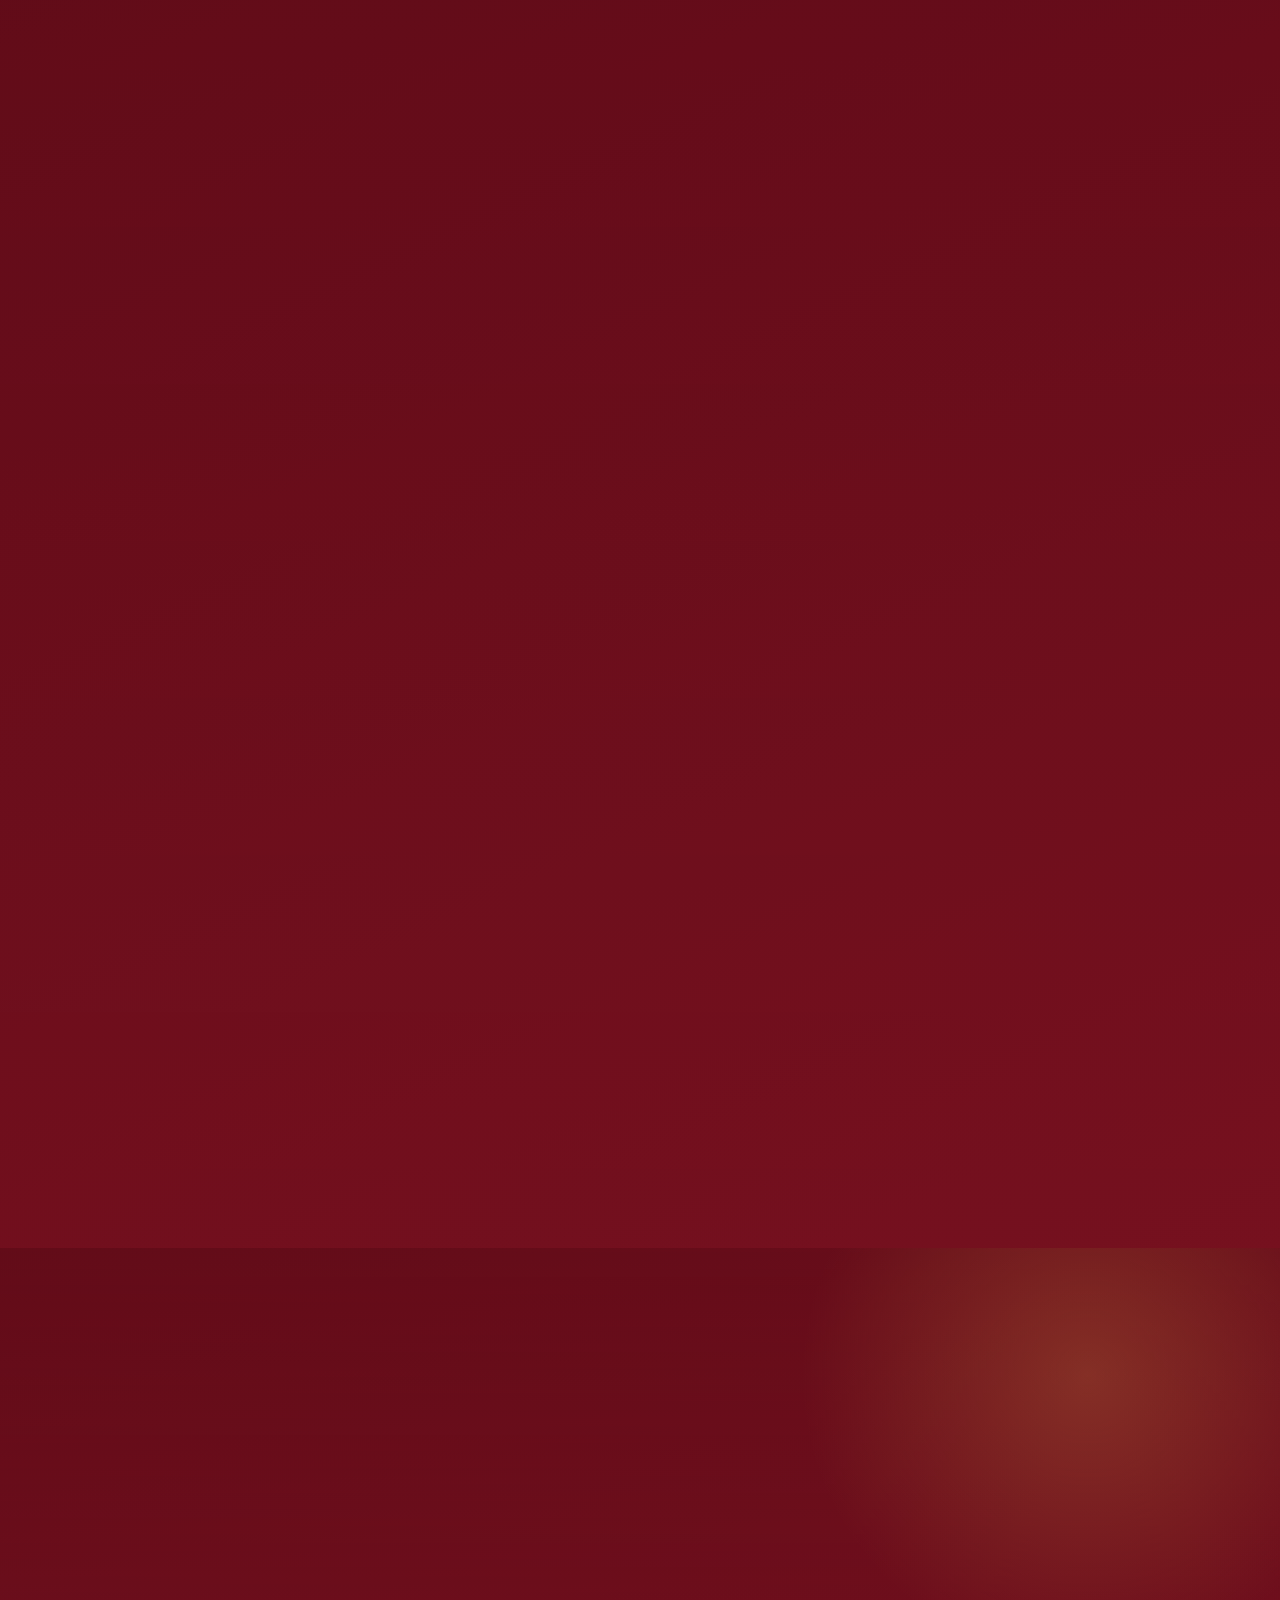
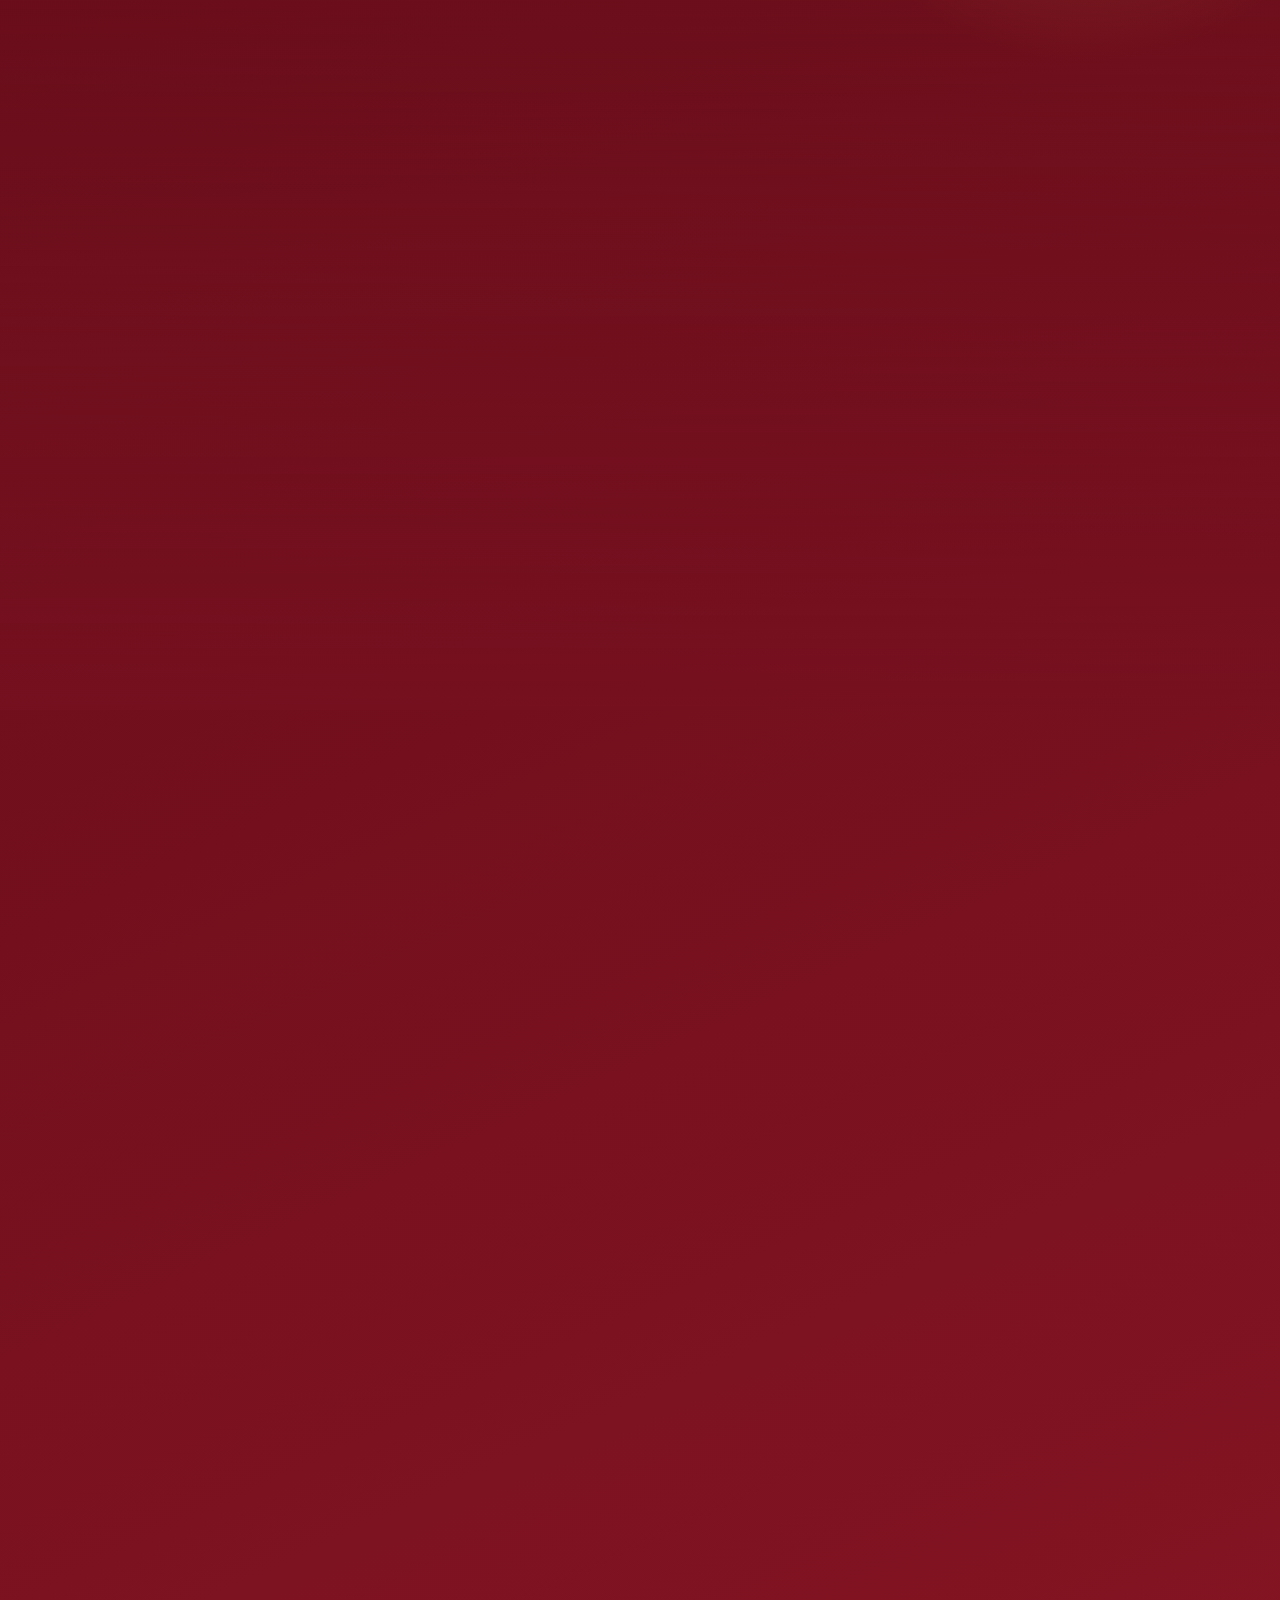
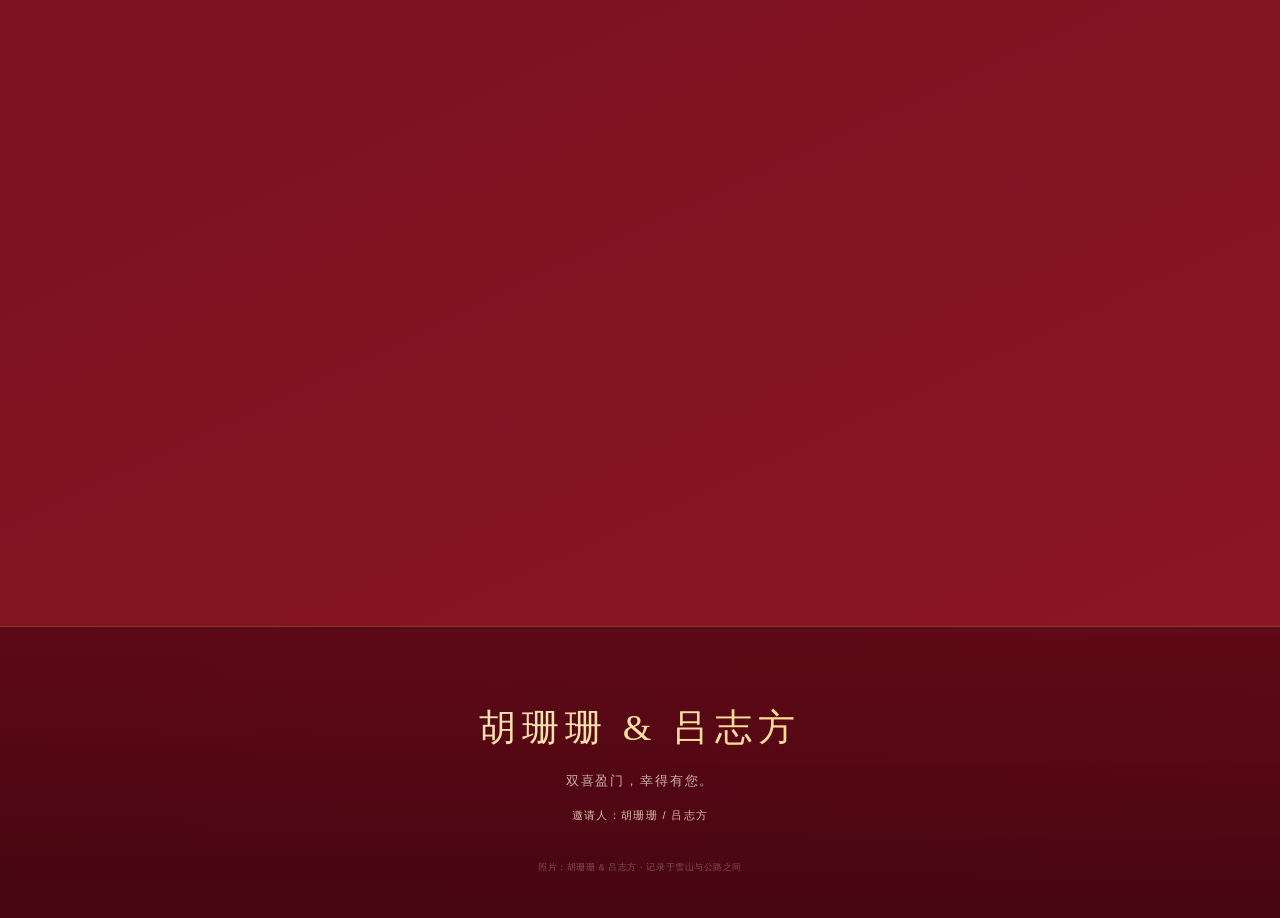
==== commit 9bb0313f: "Restore original festive music" ====
--- a/index.html
+++ b/index.html
@@ -12,7 +12,7 @@
   <meta name="apple-mobile-web-app-status-bar-style" content="black-translucent">
   <title>双喜临门 · 胡珊珊 & 吕志方</title>
   <meta property="og:title" content="双喜临门 · 胡珊珊 & 吕志方">
-  <meta name="version" content="3.0.9">
+  <meta name="version" content="3.1.0">
   <meta property="og:description" content="10月3日（周六）中午11:30，成都红杏酒家（中坝店）四楼 芙蓉 雅间，诚邀莅临。">
   <meta property="og:type" content="website">
   <meta property="og:url" content="https://anqilike.github.io/engagement-invitation/">
@@ -473,7 +473,6 @@
     <p class="footer__line" id="footerLine">双喜盈门，幸得有您。</p>
     <p class="footer__host" id="footerHost">邀请人：胡珊珊 / 吕志方</p>
     <p class="footer__credit">照片：胡珊珊 & 吕志方 · 记录于雪山与公路之间</p>
-    <p class="footer__credit">背景音乐：Nanyang Journey (Instrumental) · Ivan Chew · CC BY 3.0 · 截取循环</p>
   </footer>
 
   <!-- 照片放大 -->
@@ -493,14 +492,14 @@
     <span id="toastText">已复制</span>
   </div>
 
-  <audio id="festiveMusic" src="assets/audio/festive-instrumental.mp3?v=4" preload="auto" loop playsinline></audio>
+  <audio id="festiveMusic" src="assets/audio/festive-instrumental.mp3?v=5" preload="auto" loop playsinline></audio>
   <button class="music-toggle" id="musicToggle" type="button" aria-label="播放背景音乐" aria-pressed="false">
     <span class="music-toggle__icon" aria-hidden="true">♪</span>
     <span class="music-toggle__text">播放音乐</span>
   </button>
 
   <script src="script-v25.js?v=2.5" defer></script>
-  <script src="opening.js?v=3.0.7" defer></script>
+  <script src="opening.js?v=3.1.0" defer></script>
 </body>
 </html>
 
@@ -542,3 +541,4 @@
 
 
 
+
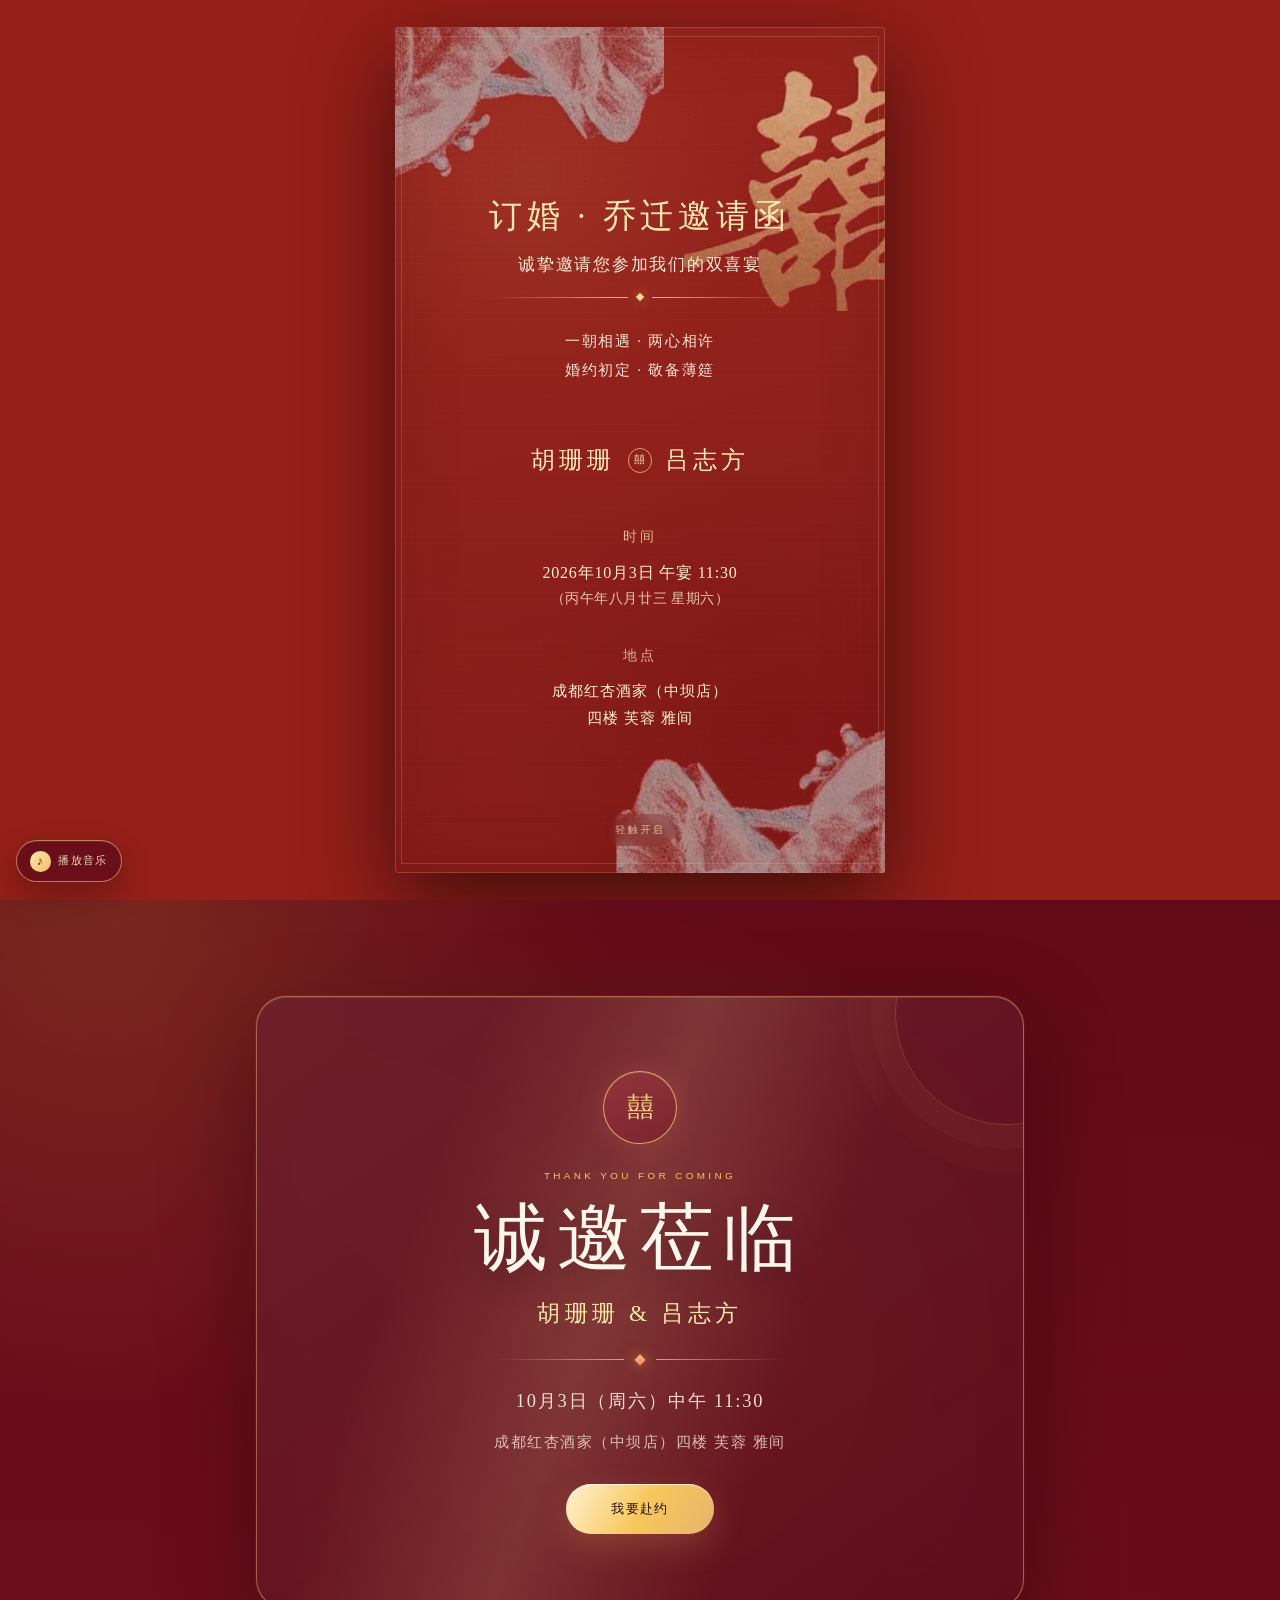
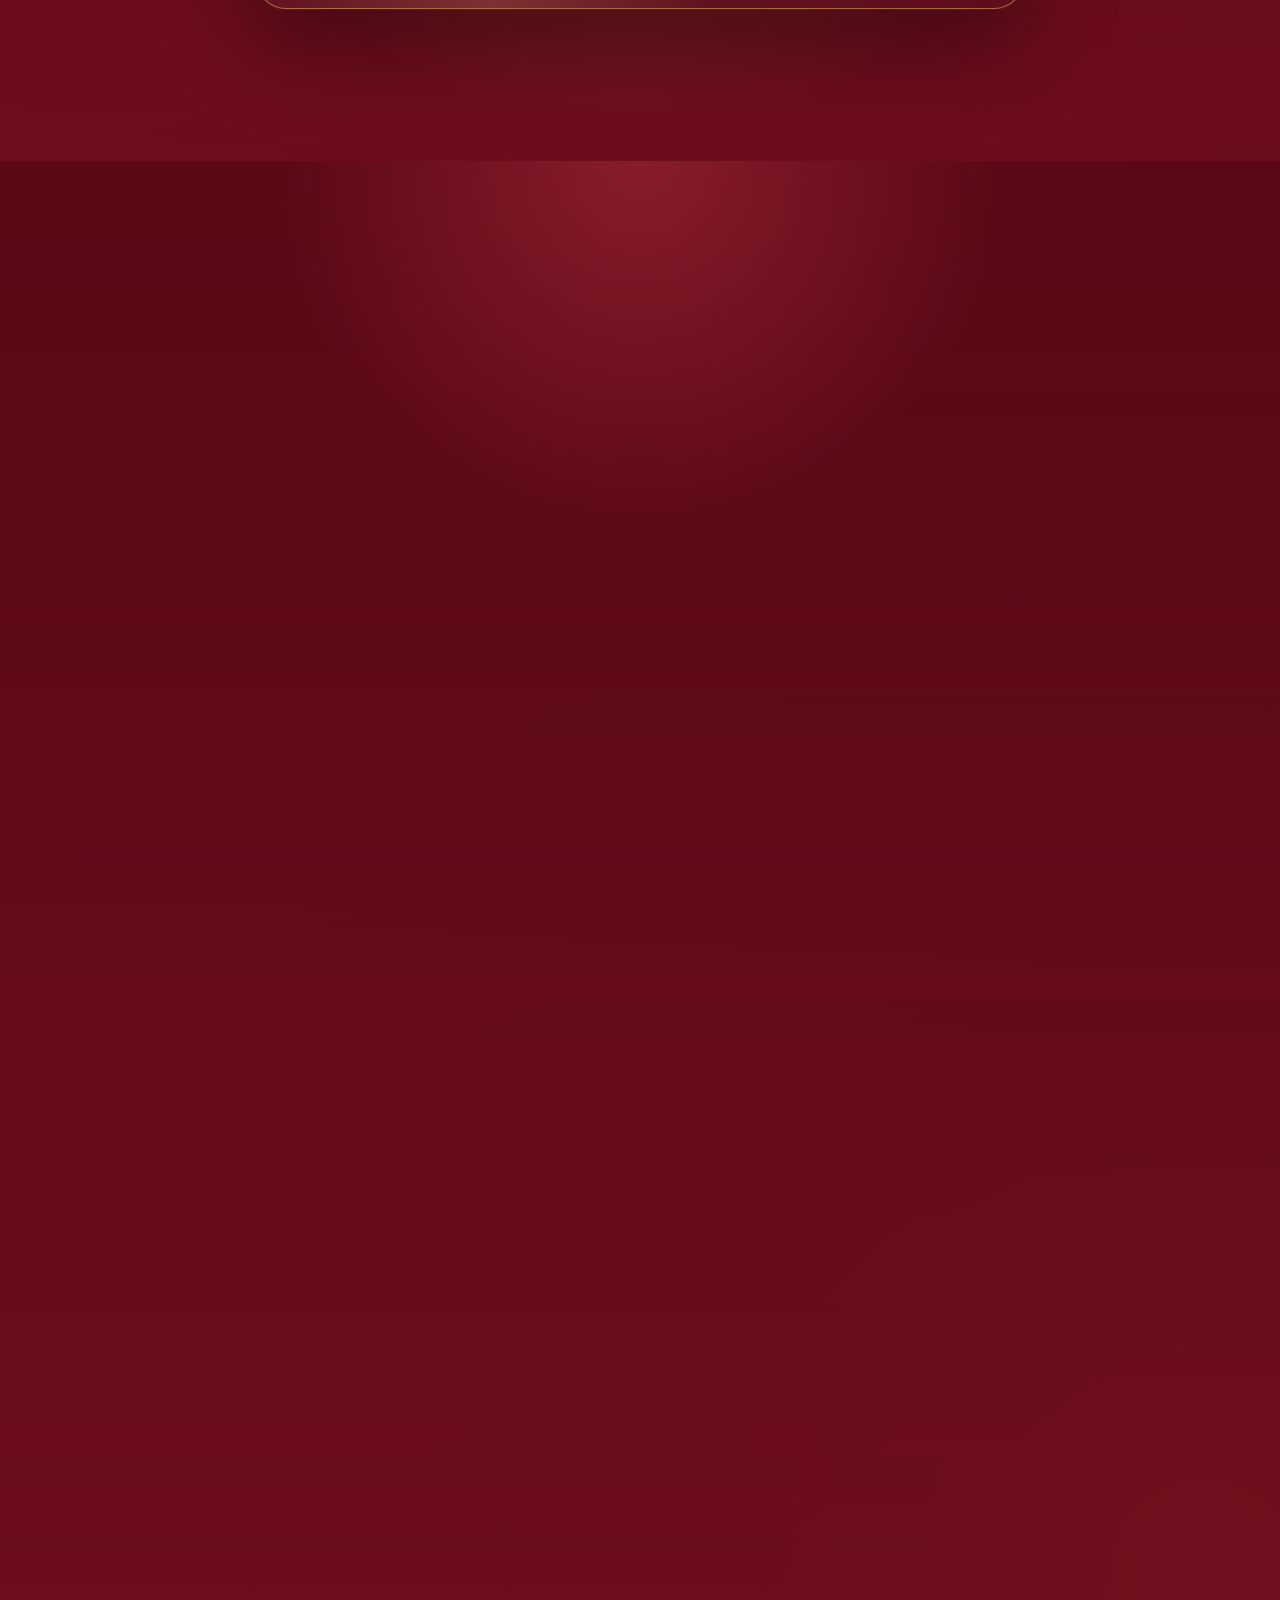
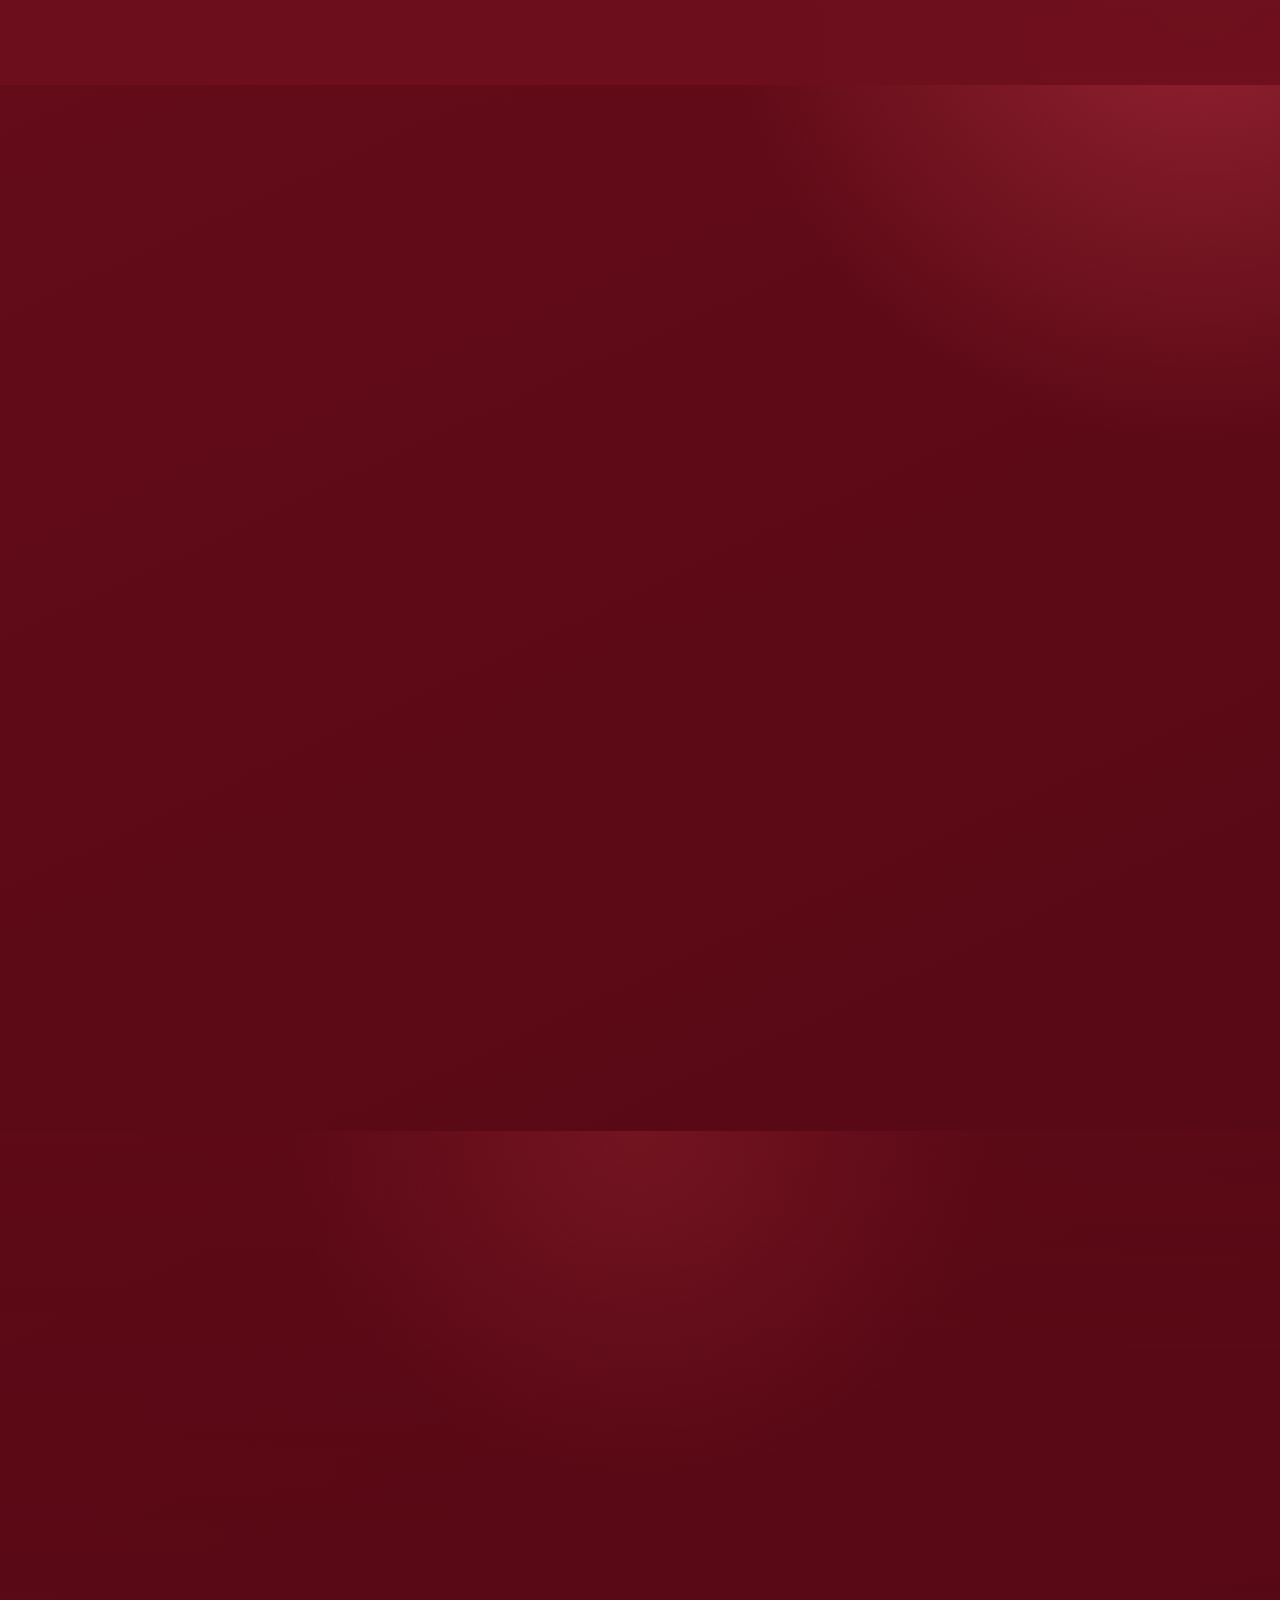
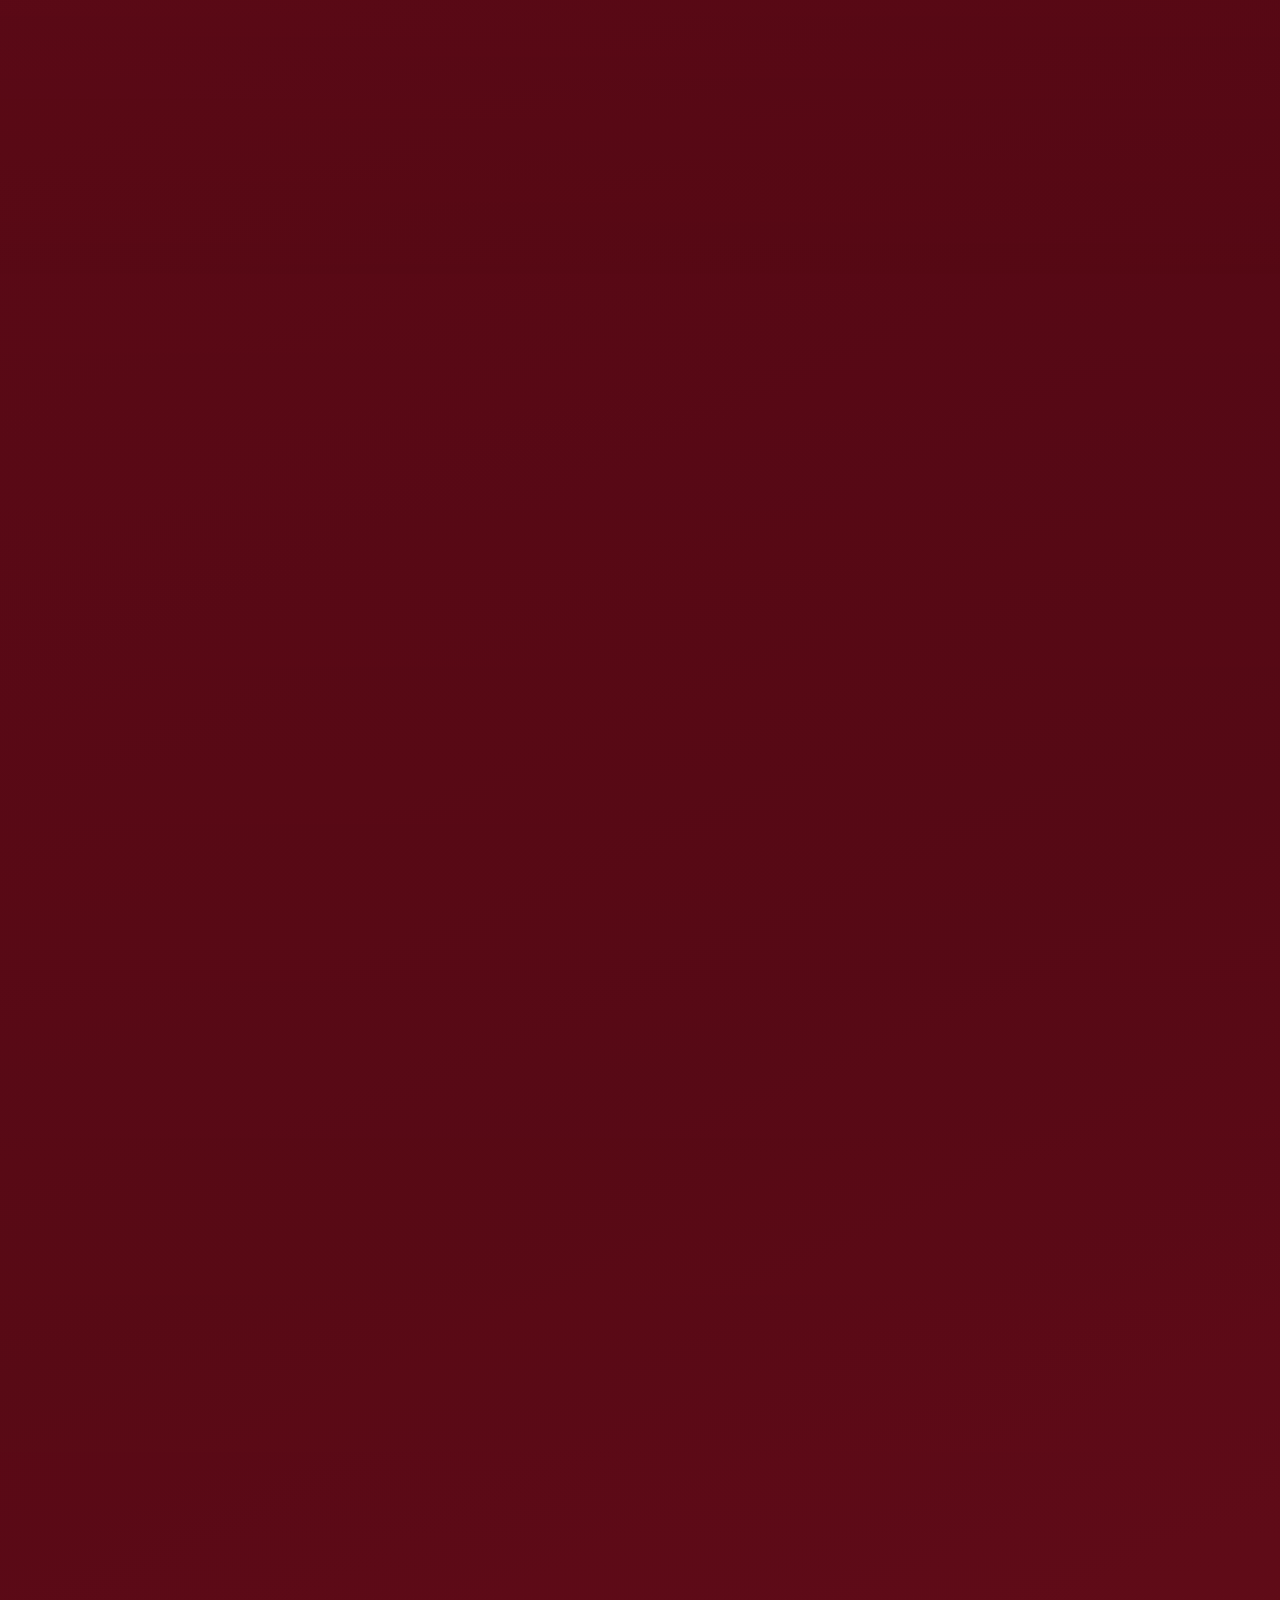
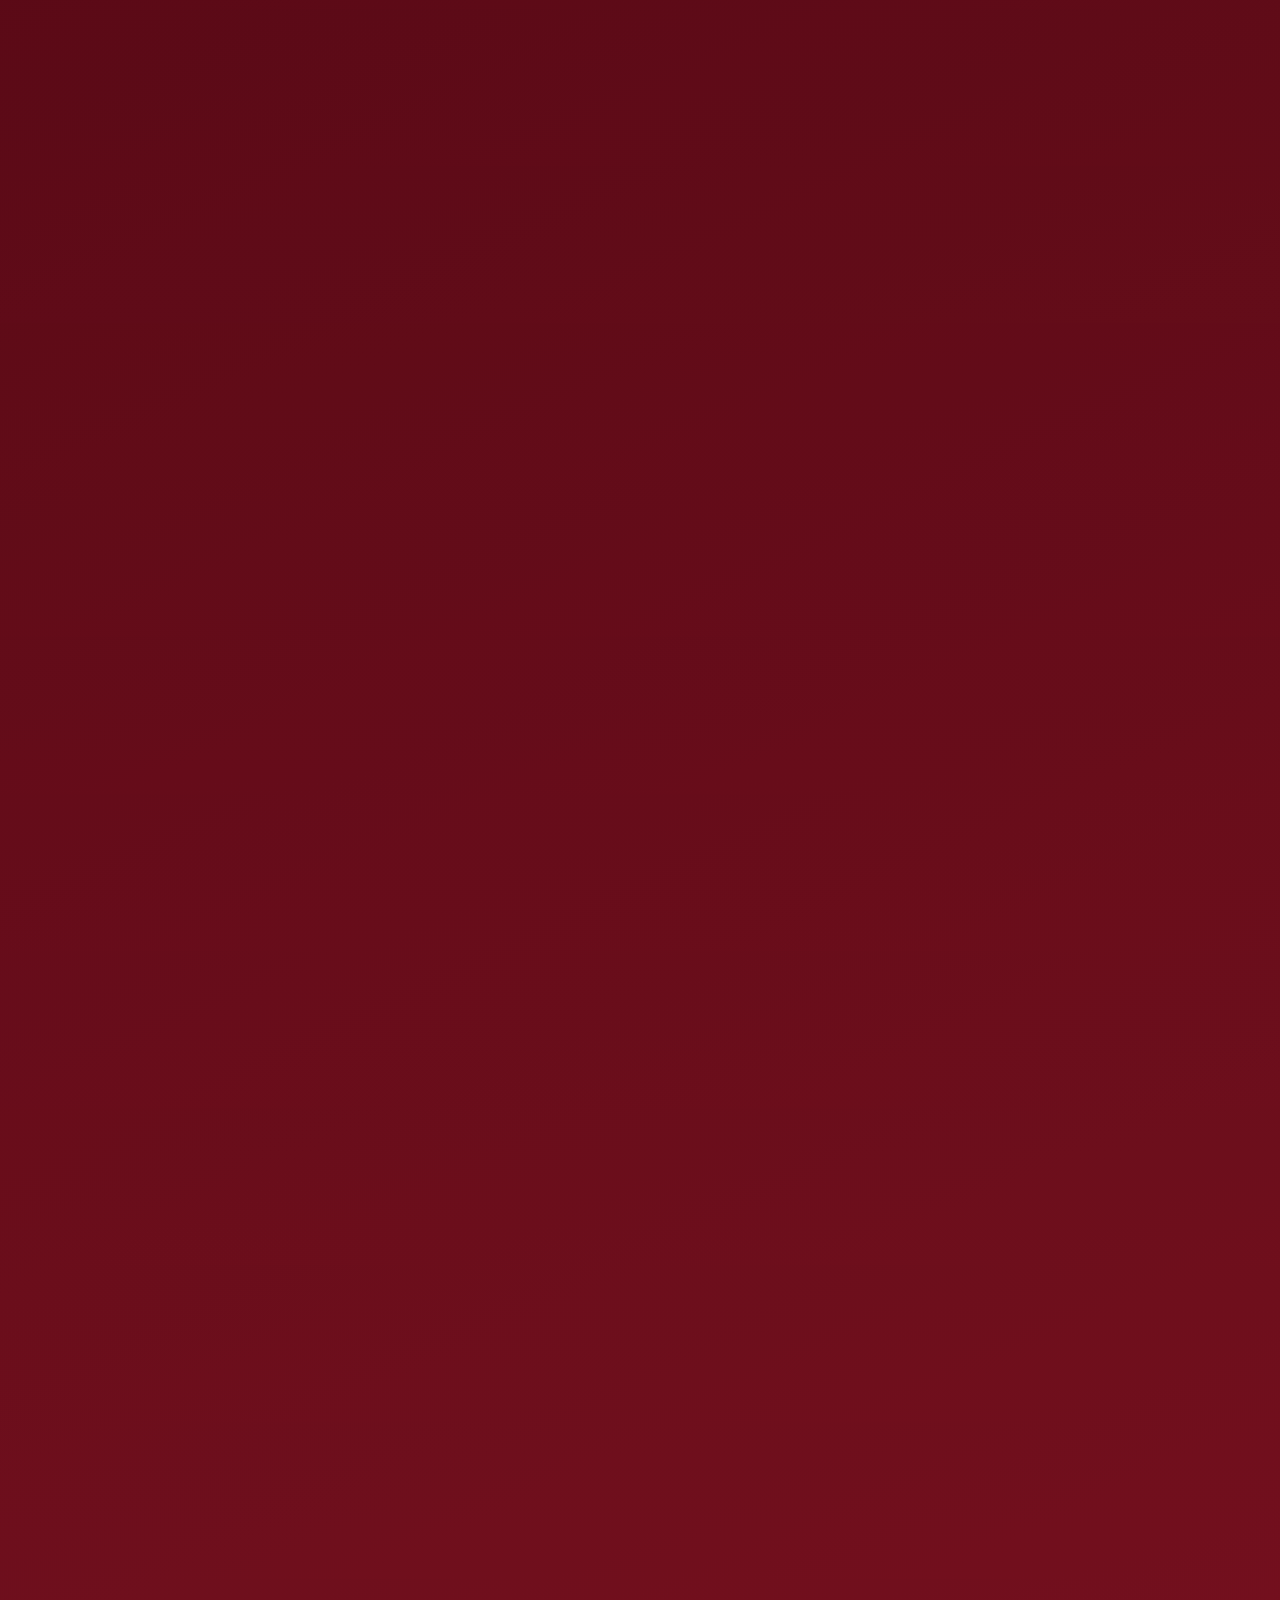
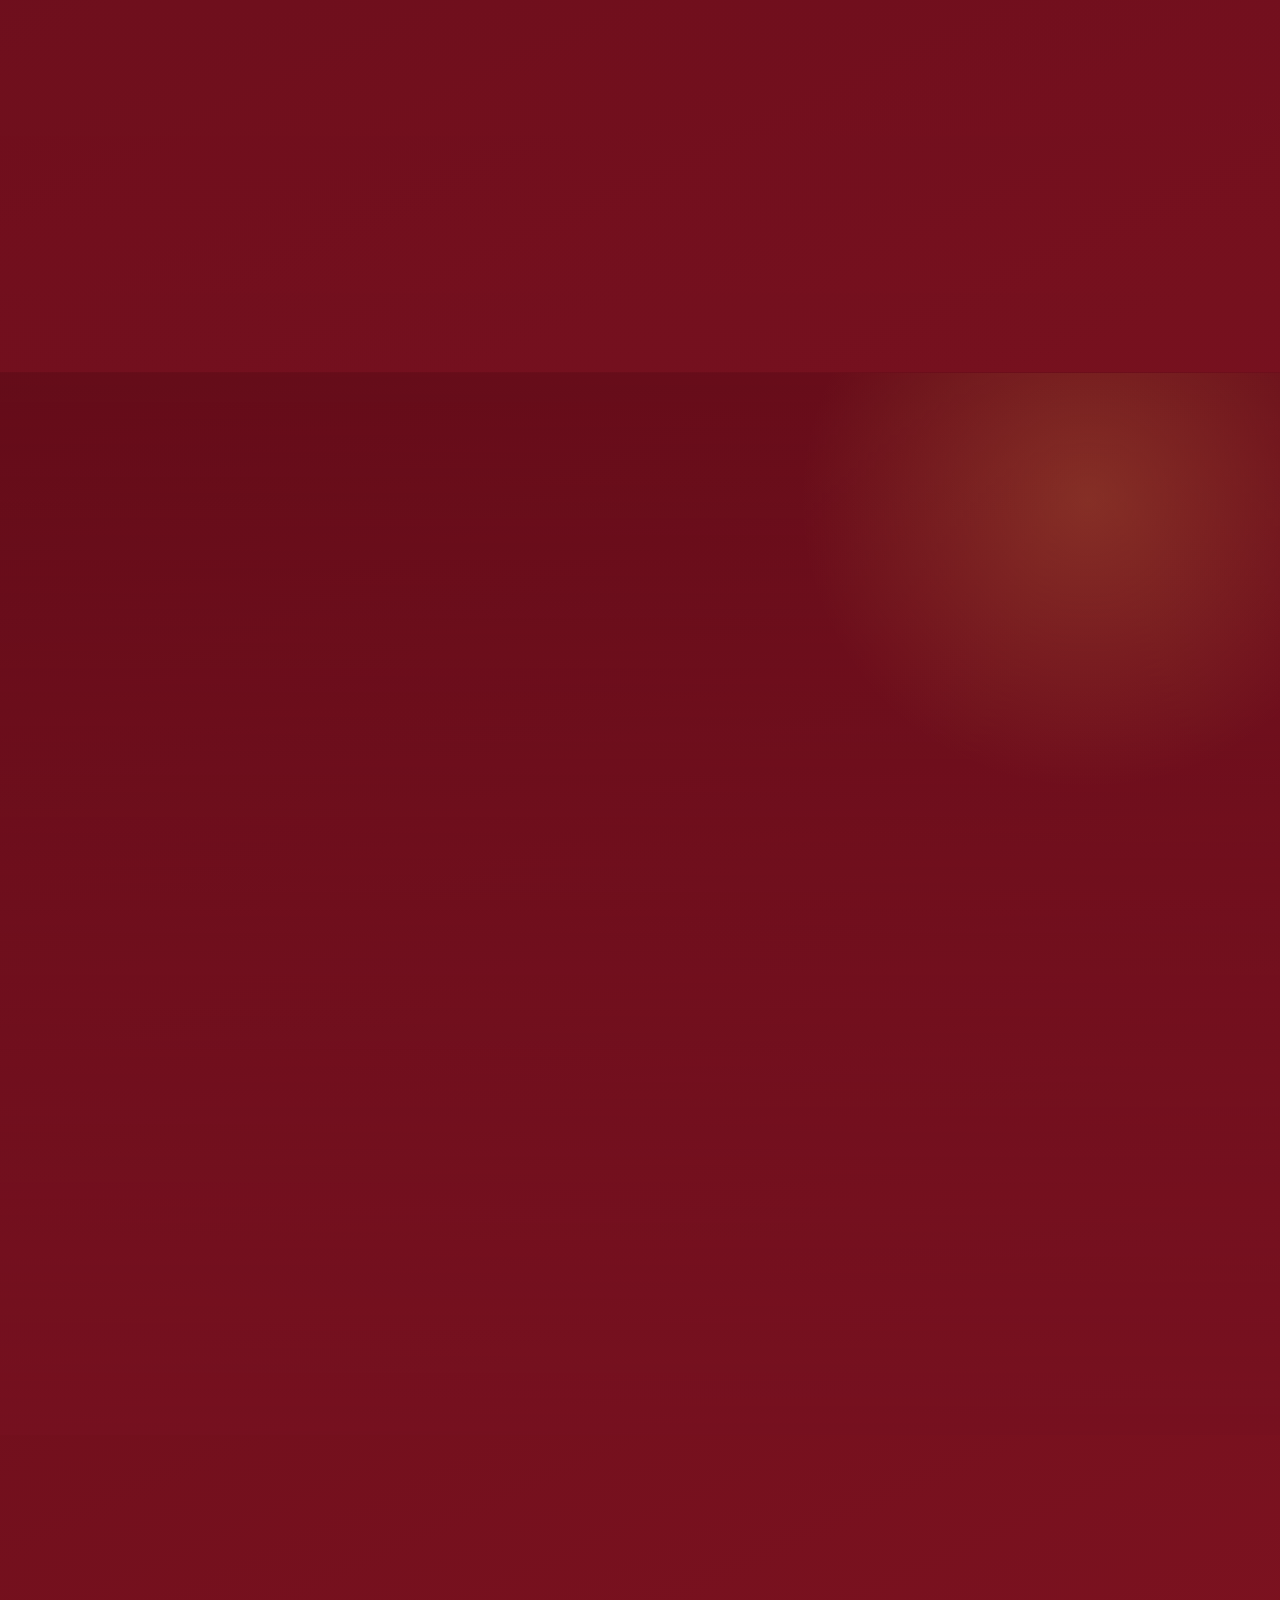
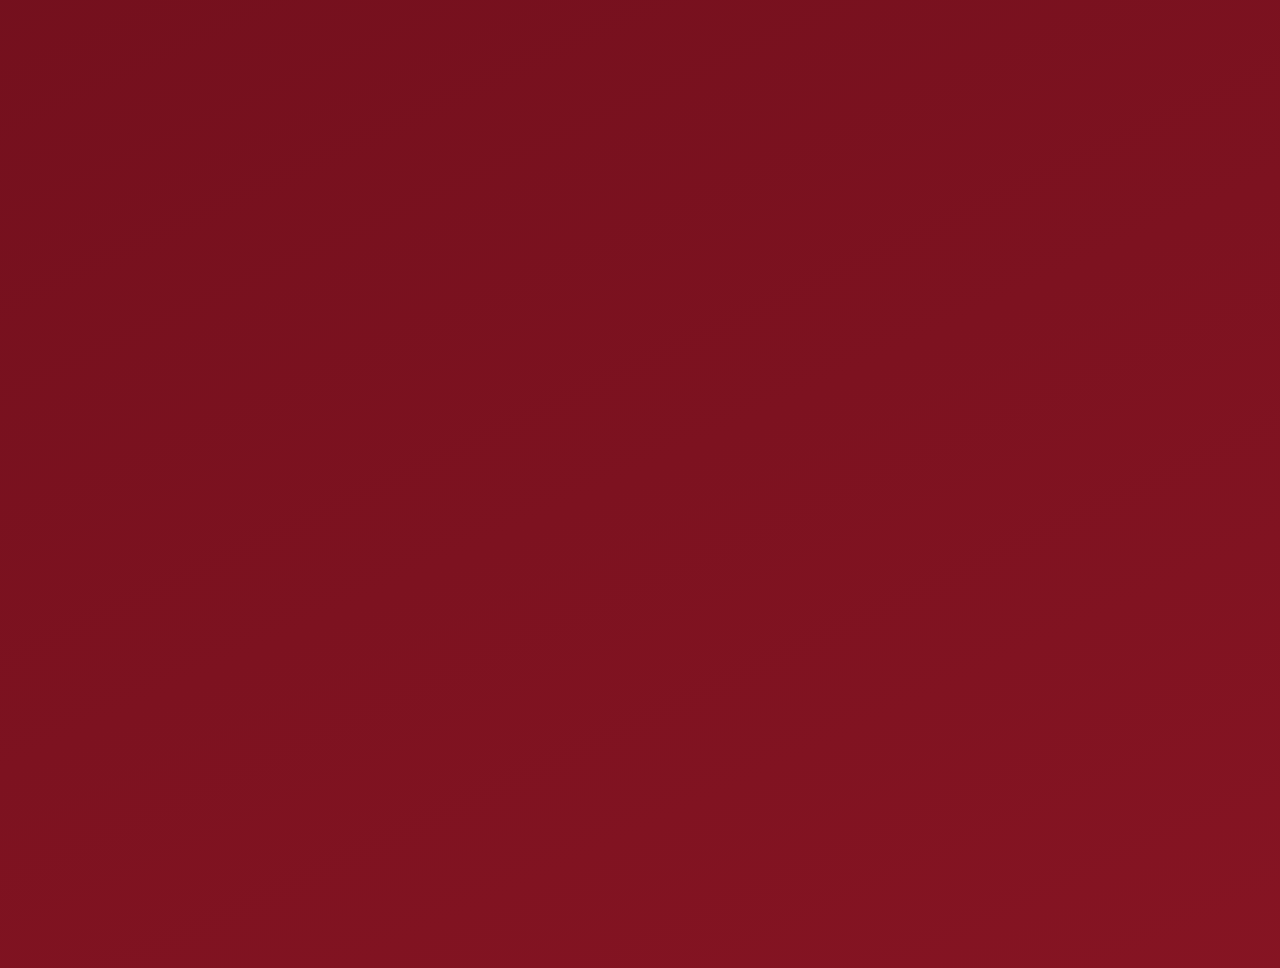
==== commit f16a3dce: "Use public 32-second Chinese New Year music" ====
--- a/index.html
+++ b/index.html
@@ -12,7 +12,7 @@
   <meta name="apple-mobile-web-app-status-bar-style" content="black-translucent">
   <title>双喜临门 · 胡珊珊 & 吕志方</title>
   <meta property="og:title" content="双喜临门 · 胡珊珊 & 吕志方">
-  <meta name="version" content="3.1.0">
+  <meta name="version" content="3.2.0">
   <meta property="og:description" content="10月3日（周六）中午11:30，成都红杏酒家（中坝店）四楼 芙蓉 雅间，诚邀莅临。">
   <meta property="og:type" content="website">
   <meta property="og:url" content="https://anqilike.github.io/engagement-invitation/">
@@ -473,6 +473,7 @@
     <p class="footer__line" id="footerLine">双喜盈门，幸得有您。</p>
     <p class="footer__host" id="footerHost">邀请人：胡珊珊 / 吕志方</p>
     <p class="footer__credit">照片：胡珊珊 & 吕志方 · 记录于雪山与公路之间</p>
+    <p class="footer__credit">背景音乐：The Chinese New Year (32 sec) · AurbanniAudio · CC BY-ND 3.0</p>
   </footer>
 
   <!-- 照片放大 -->
@@ -492,14 +493,14 @@
     <span id="toastText">已复制</span>
   </div>
 
-  <audio id="festiveMusic" src="assets/audio/festive-instrumental.mp3?v=5" preload="auto" loop playsinline></audio>
+  <audio id="festiveMusic" src="assets/audio/festive-instrumental.mp3?v=6" preload="auto" loop playsinline></audio>
   <button class="music-toggle" id="musicToggle" type="button" aria-label="播放背景音乐" aria-pressed="false">
     <span class="music-toggle__icon" aria-hidden="true">♪</span>
     <span class="music-toggle__text">播放音乐</span>
   </button>
 
   <script src="script-v25.js?v=2.5" defer></script>
-  <script src="opening.js?v=3.1.0" defer></script>
+  <script src="opening.js?v=3.2.0" defer></script>
 </body>
 </html>
 
@@ -542,3 +543,4 @@
 
 
 
+
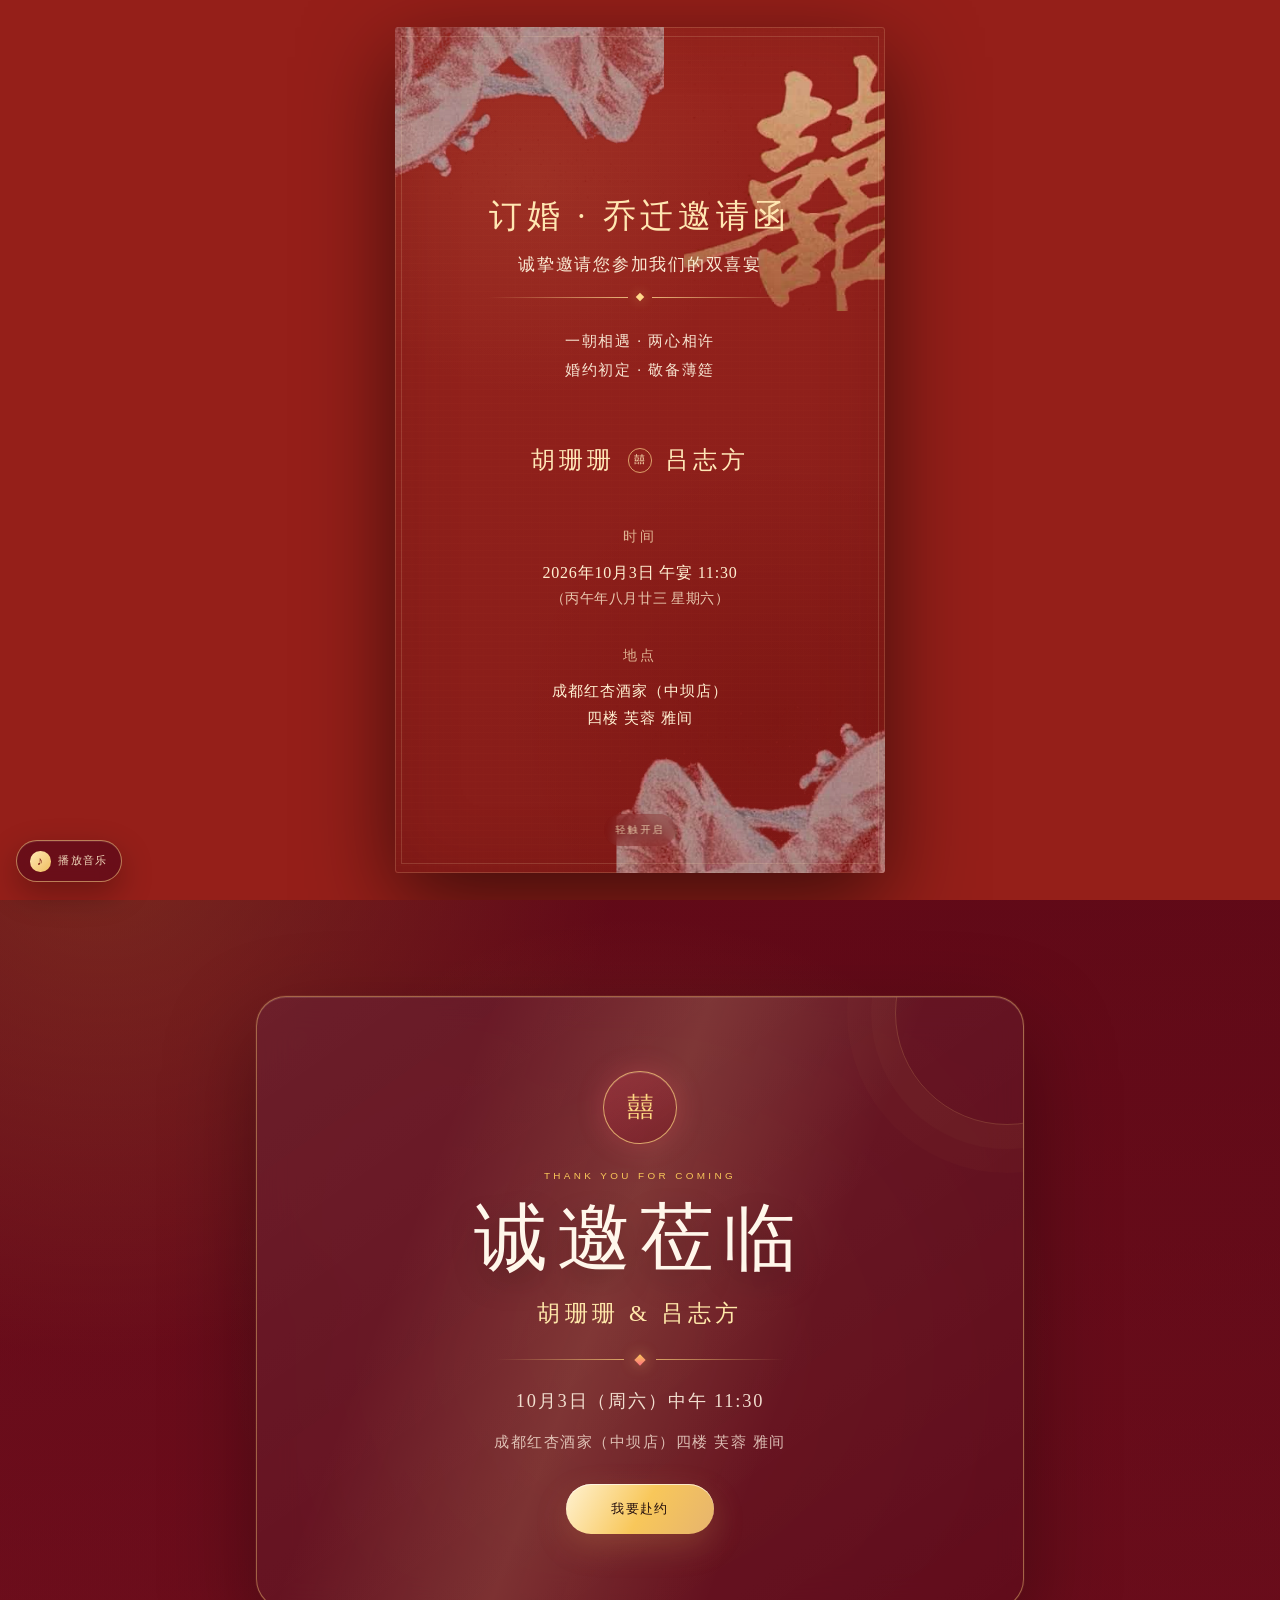
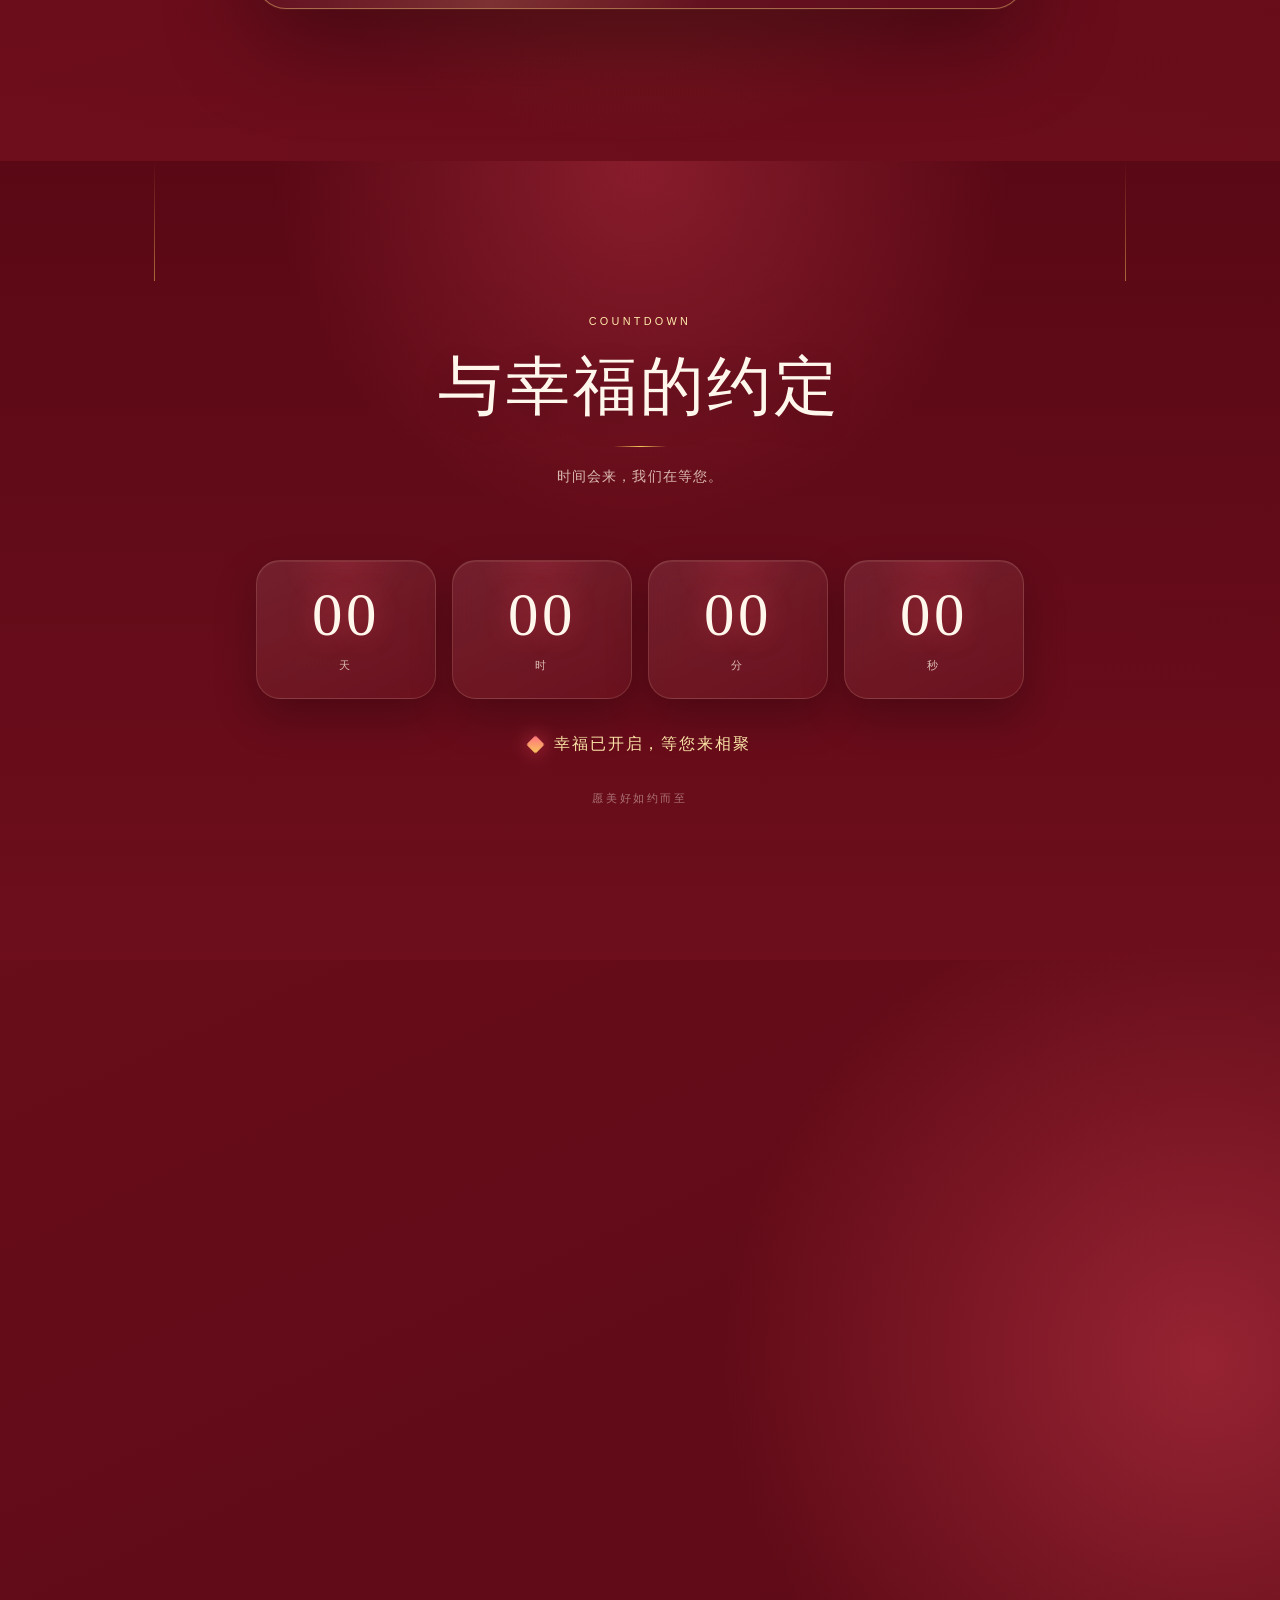
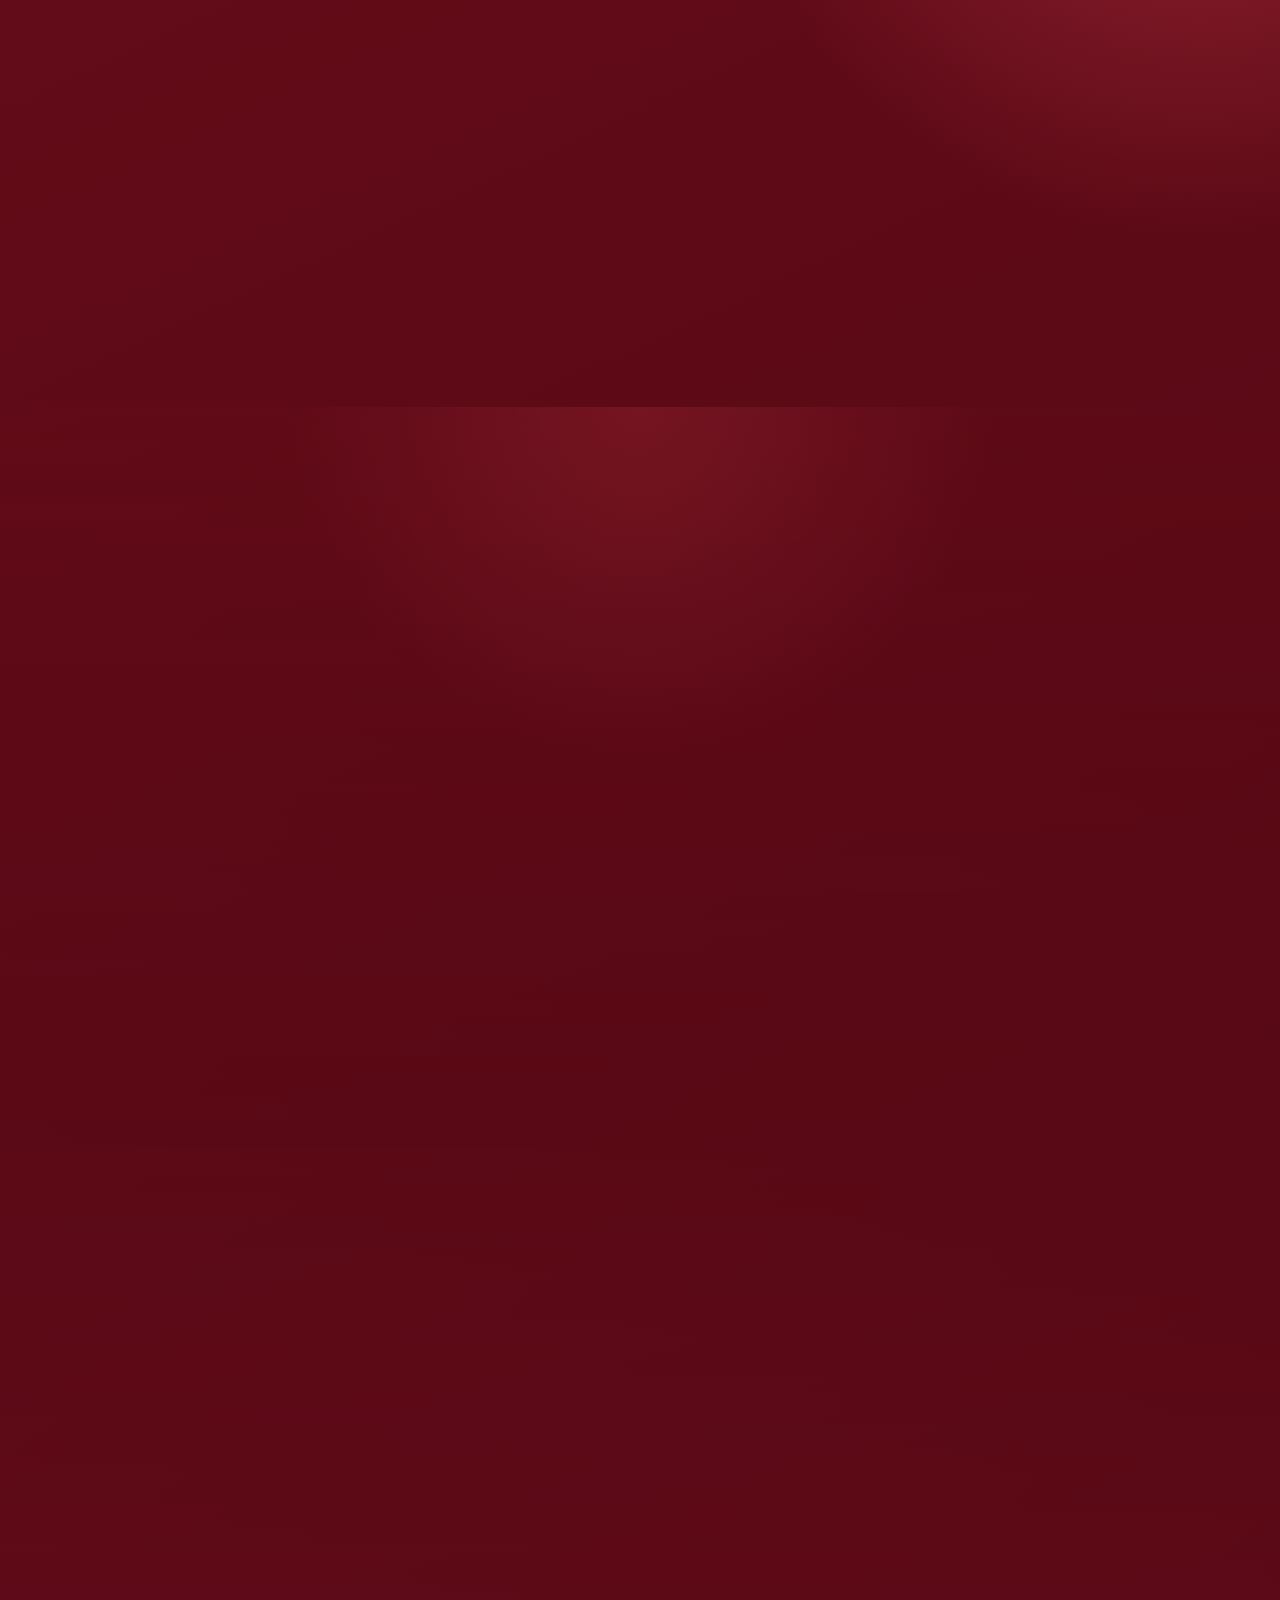
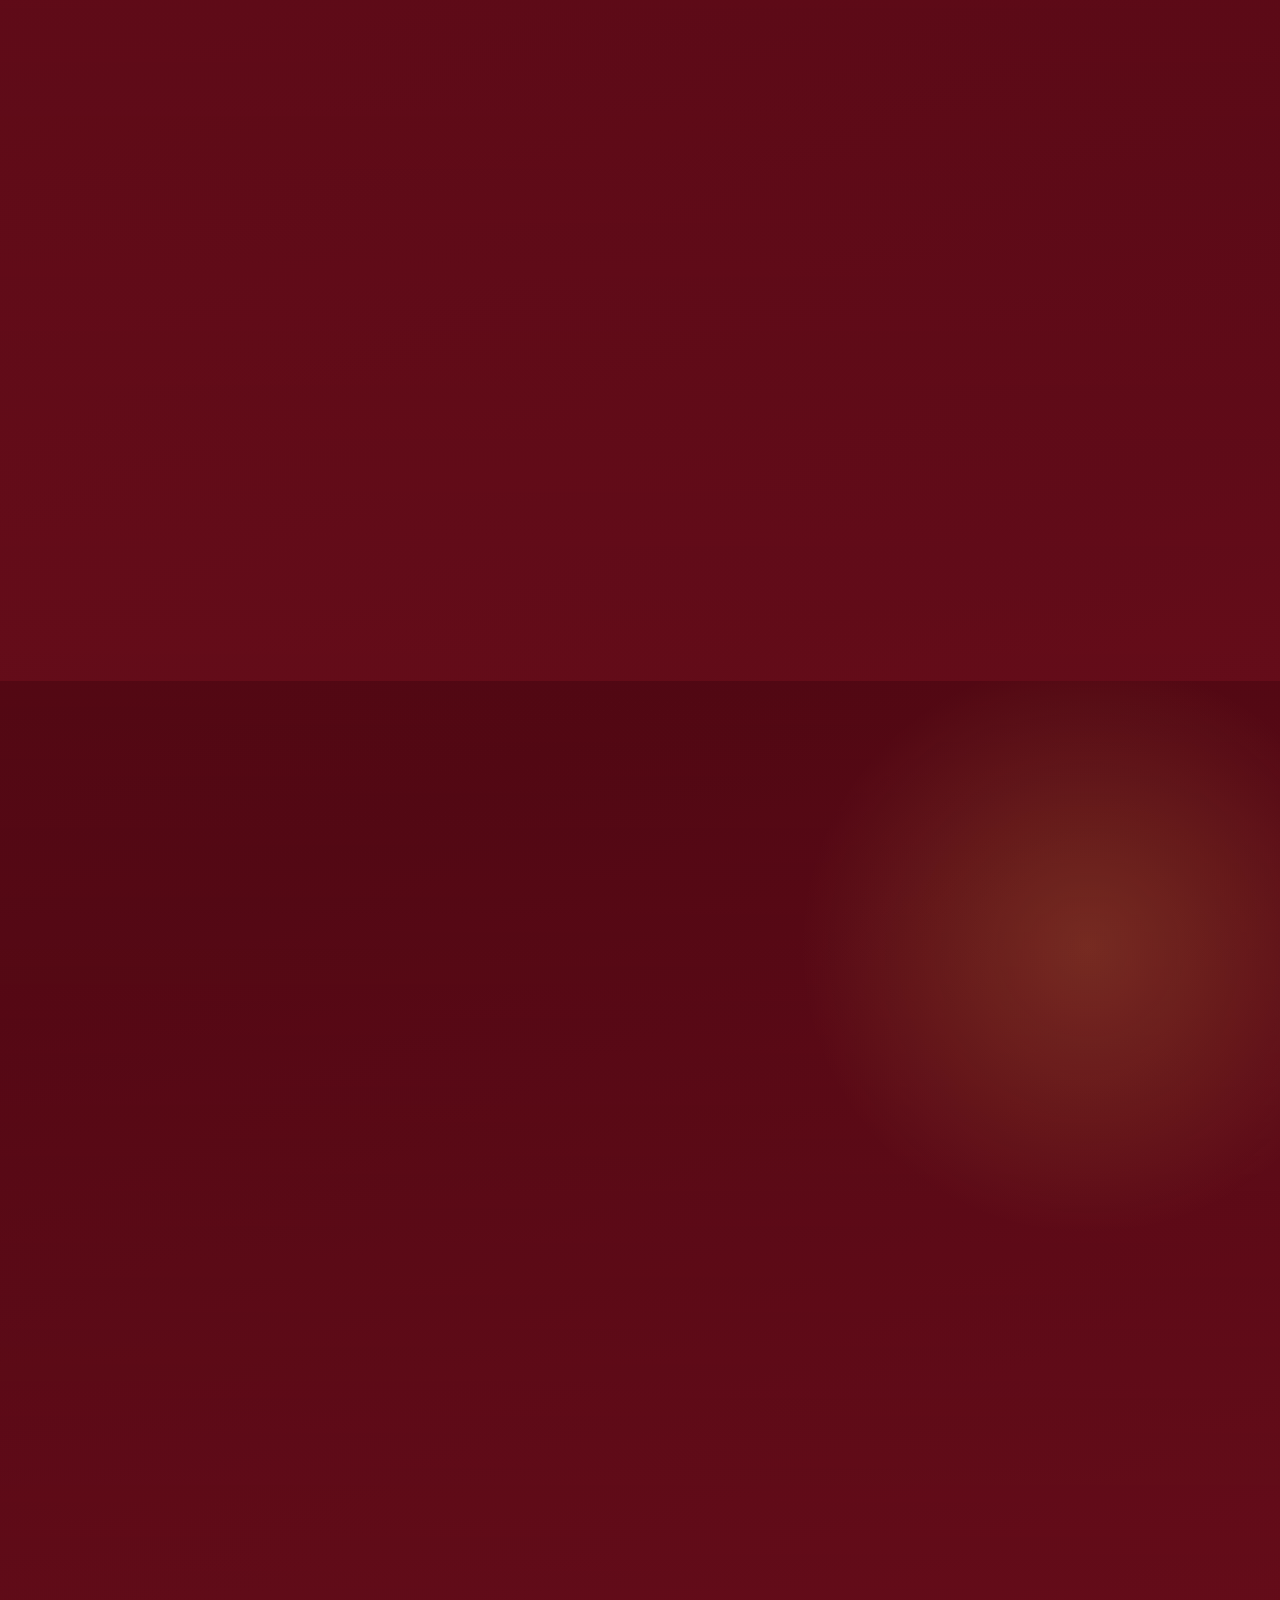
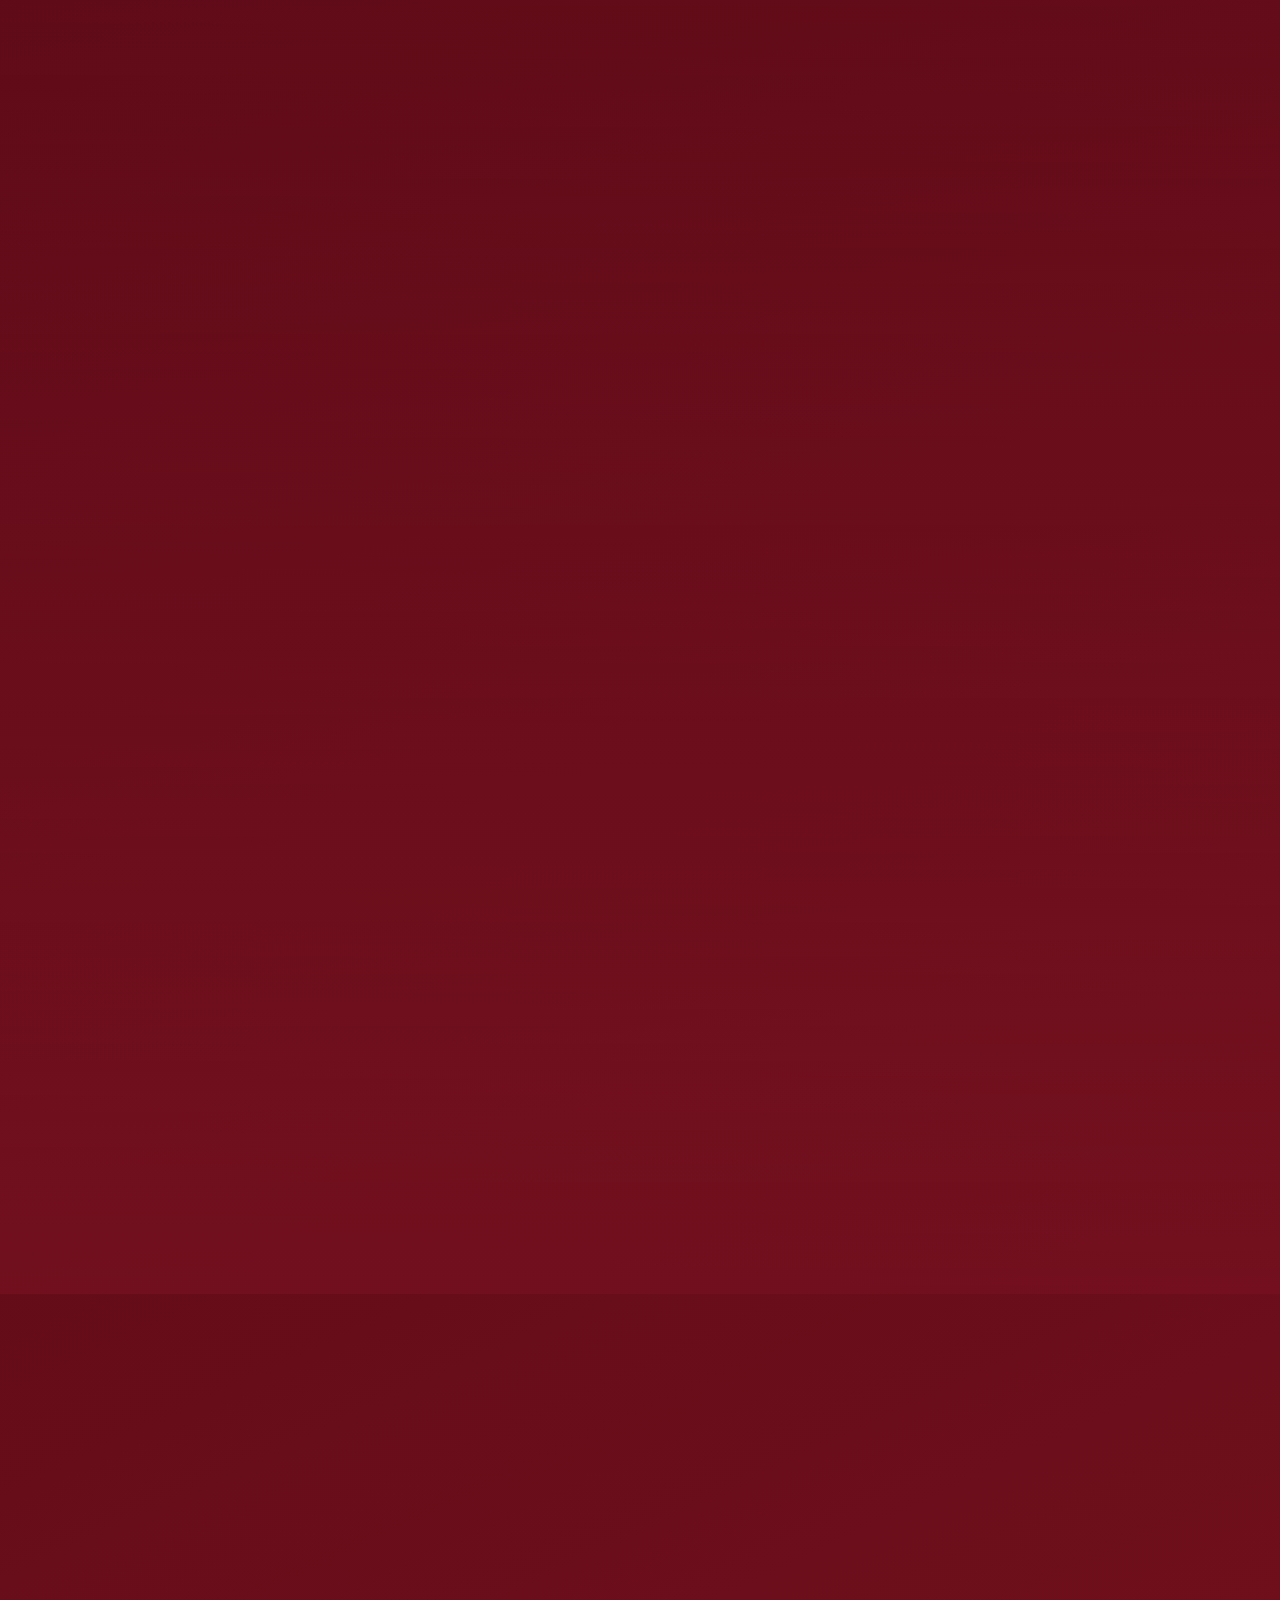
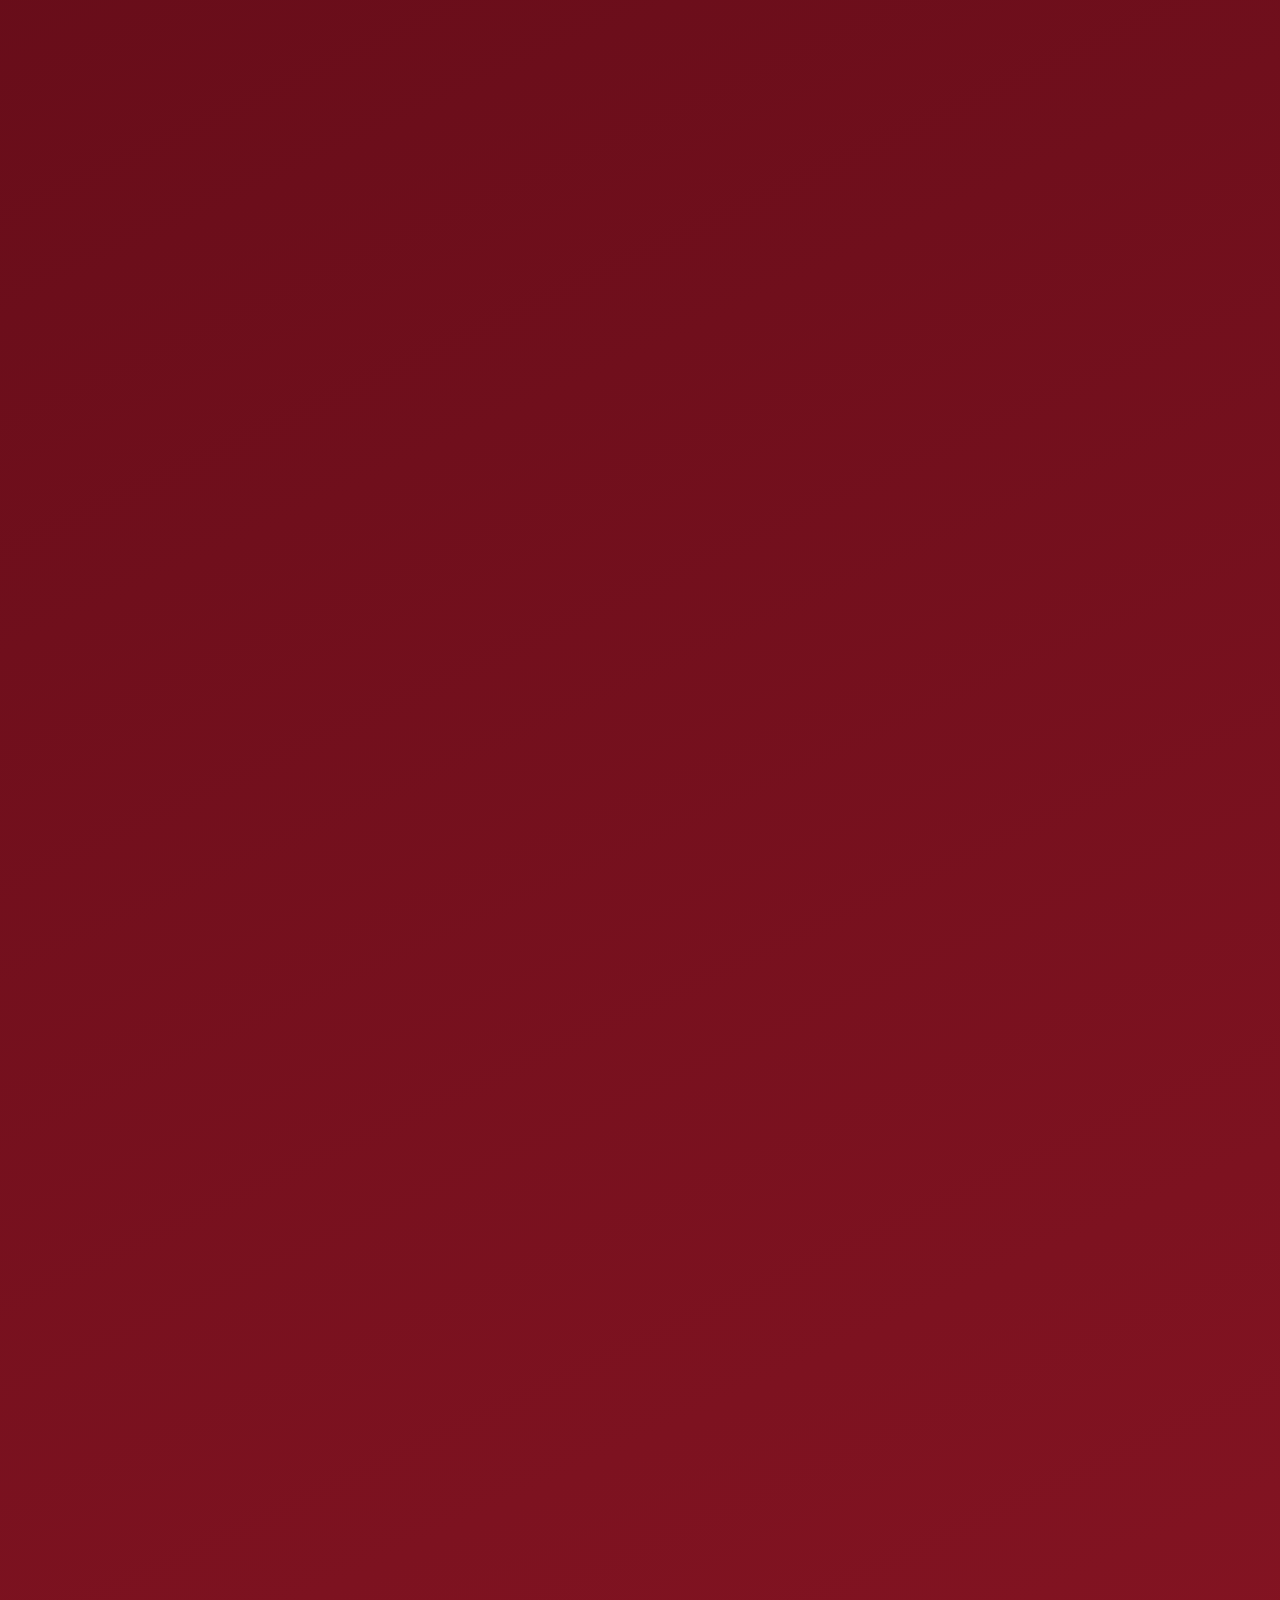
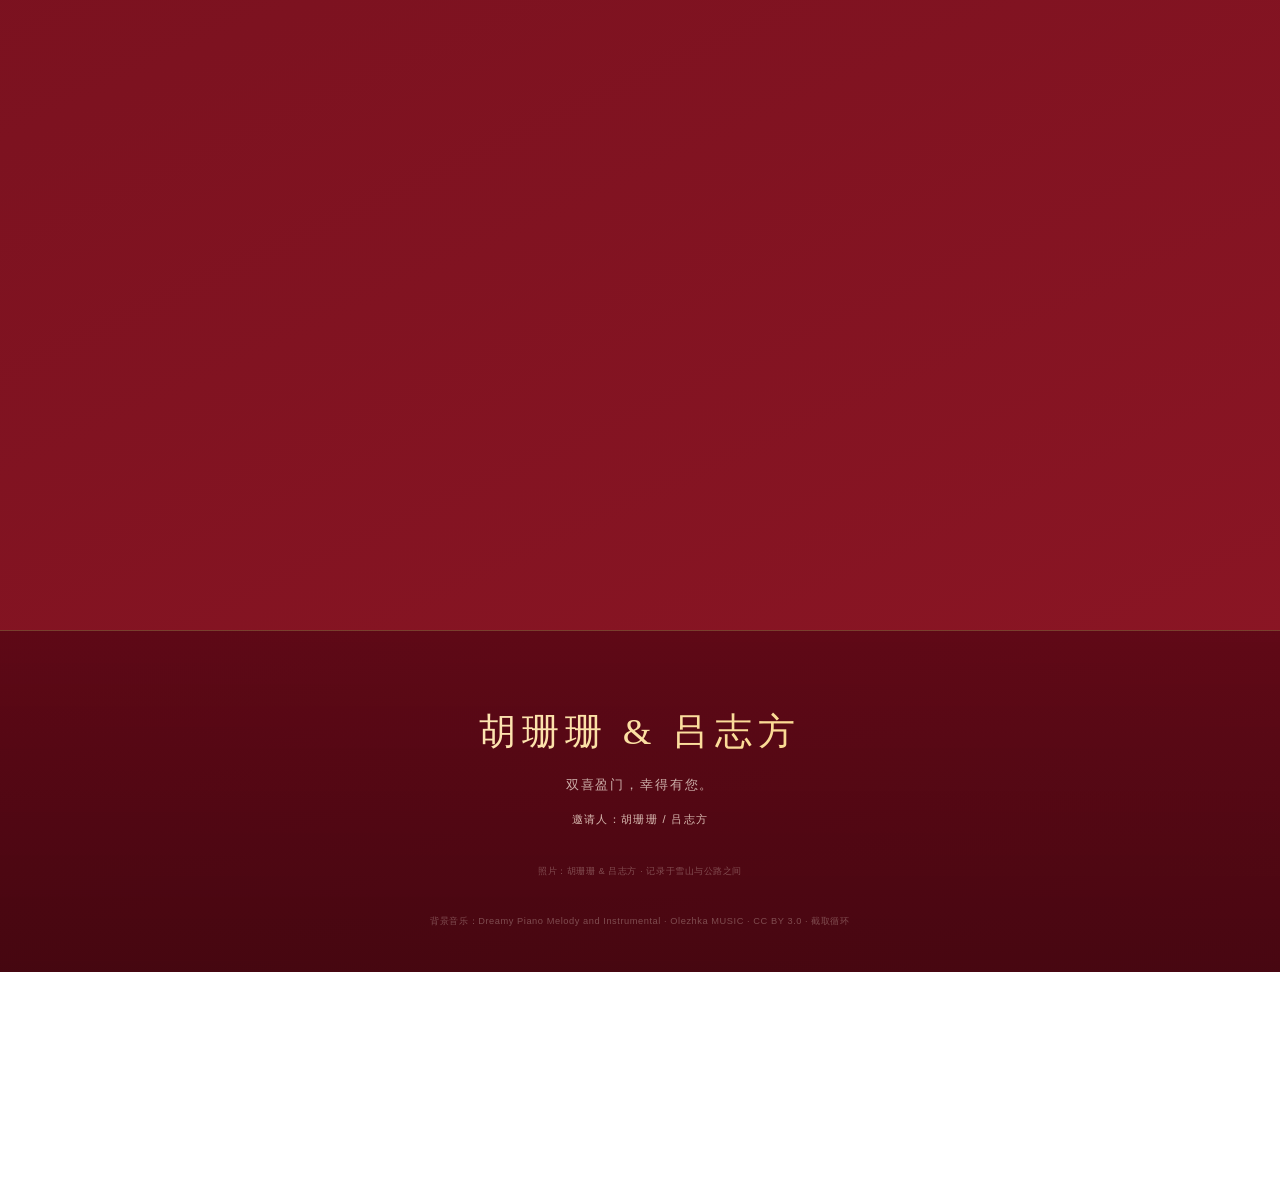
==== commit 9336114d: "Match piano audio encoding to working music" ====
--- a/index.html
+++ b/index.html
@@ -12,7 +12,7 @@
   <meta name="apple-mobile-web-app-status-bar-style" content="black-translucent">
   <title>双喜临门 · 胡珊珊 & 吕志方</title>
   <meta property="og:title" content="双喜临门 · 胡珊珊 & 吕志方">
-  <meta name="version" content="3.2.0">
+  <meta name="version" content="3.4.0">
   <meta property="og:description" content="10月3日（周六）中午11:30，成都红杏酒家（中坝店）四楼 芙蓉 雅间，诚邀莅临。">
   <meta property="og:type" content="website">
   <meta property="og:url" content="https://anqilike.github.io/engagement-invitation/">
@@ -473,7 +473,7 @@
     <p class="footer__line" id="footerLine">双喜盈门，幸得有您。</p>
     <p class="footer__host" id="footerHost">邀请人：胡珊珊 / 吕志方</p>
     <p class="footer__credit">照片：胡珊珊 & 吕志方 · 记录于雪山与公路之间</p>
-    <p class="footer__credit">背景音乐：The Chinese New Year (32 sec) · AurbanniAudio · CC BY-ND 3.0</p>
+    <p class="footer__credit">背景音乐：Dreamy Piano Melody and Instrumental · Olezhka MUSIC · CC BY 3.0 · 截取循环</p>
   </footer>
 
   <!-- 照片放大 -->
@@ -493,14 +493,14 @@
     <span id="toastText">已复制</span>
   </div>
 
-  <audio id="festiveMusic" src="assets/audio/festive-instrumental.mp3?v=6" preload="auto" loop playsinline></audio>
+  <audio id="festiveMusic" src="assets/audio/festive-instrumental.mp3?v=8" preload="auto" loop playsinline></audio>
   <button class="music-toggle" id="musicToggle" type="button" aria-label="播放背景音乐" aria-pressed="false">
     <span class="music-toggle__icon" aria-hidden="true">♪</span>
     <span class="music-toggle__text">播放音乐</span>
   </button>
 
   <script src="script-v25.js?v=2.5" defer></script>
-  <script src="opening.js?v=3.2.0" defer></script>
+  <script src="opening.js?v=3.4.0" defer></script>
 </body>
 </html>
 
@@ -544,3 +544,5 @@
 
 
 
+
+
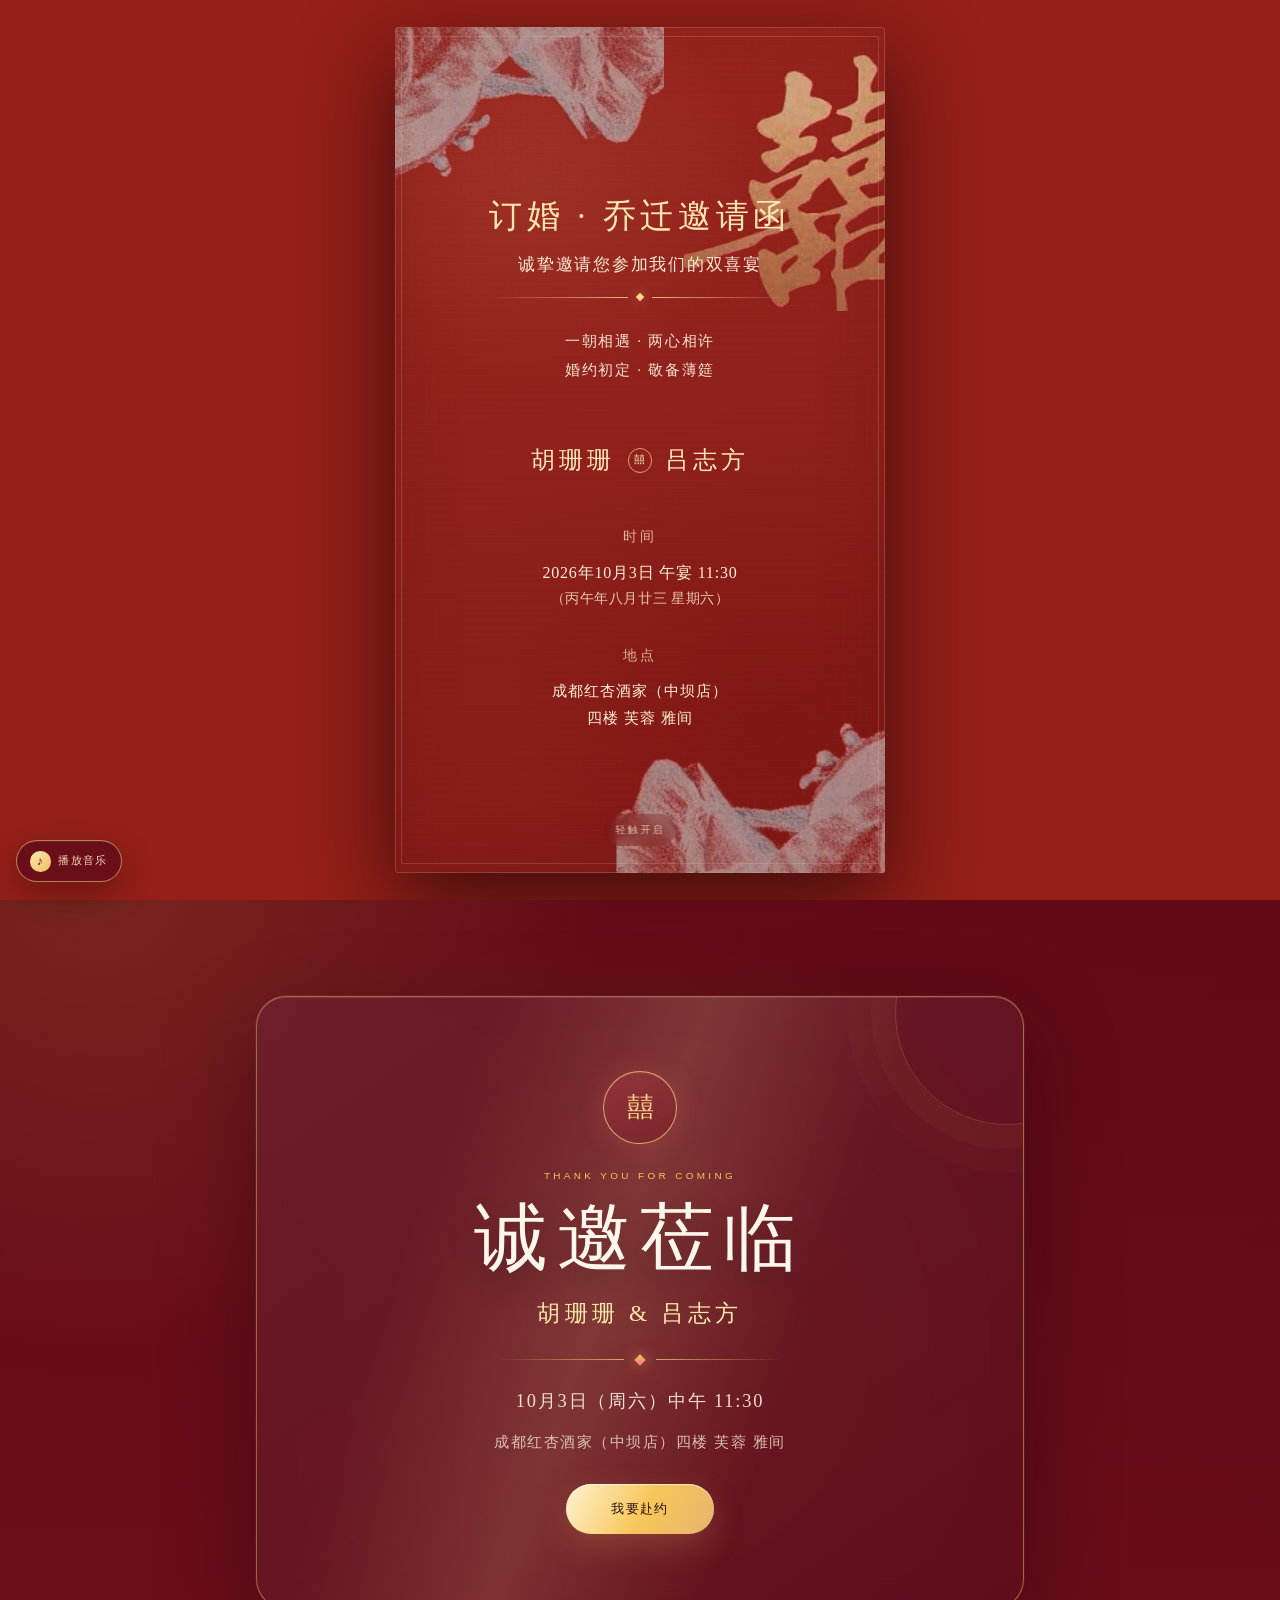
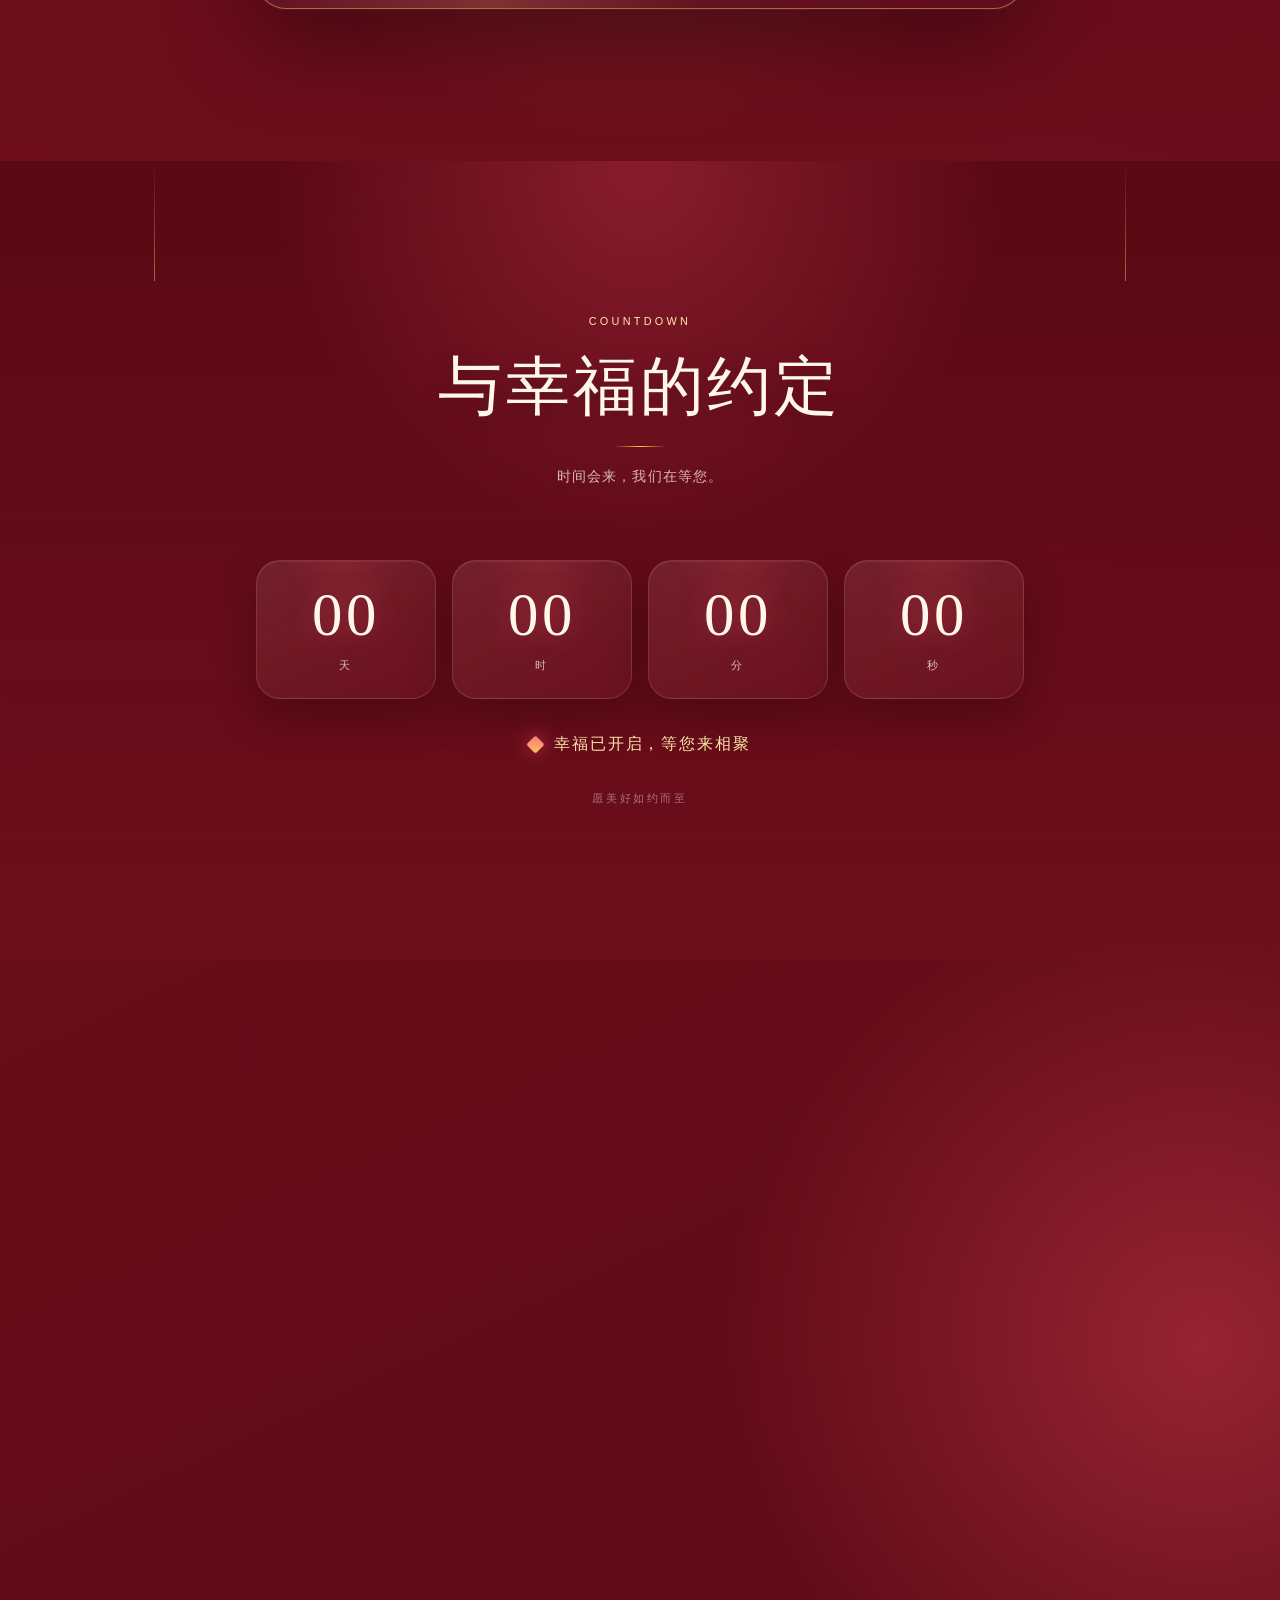
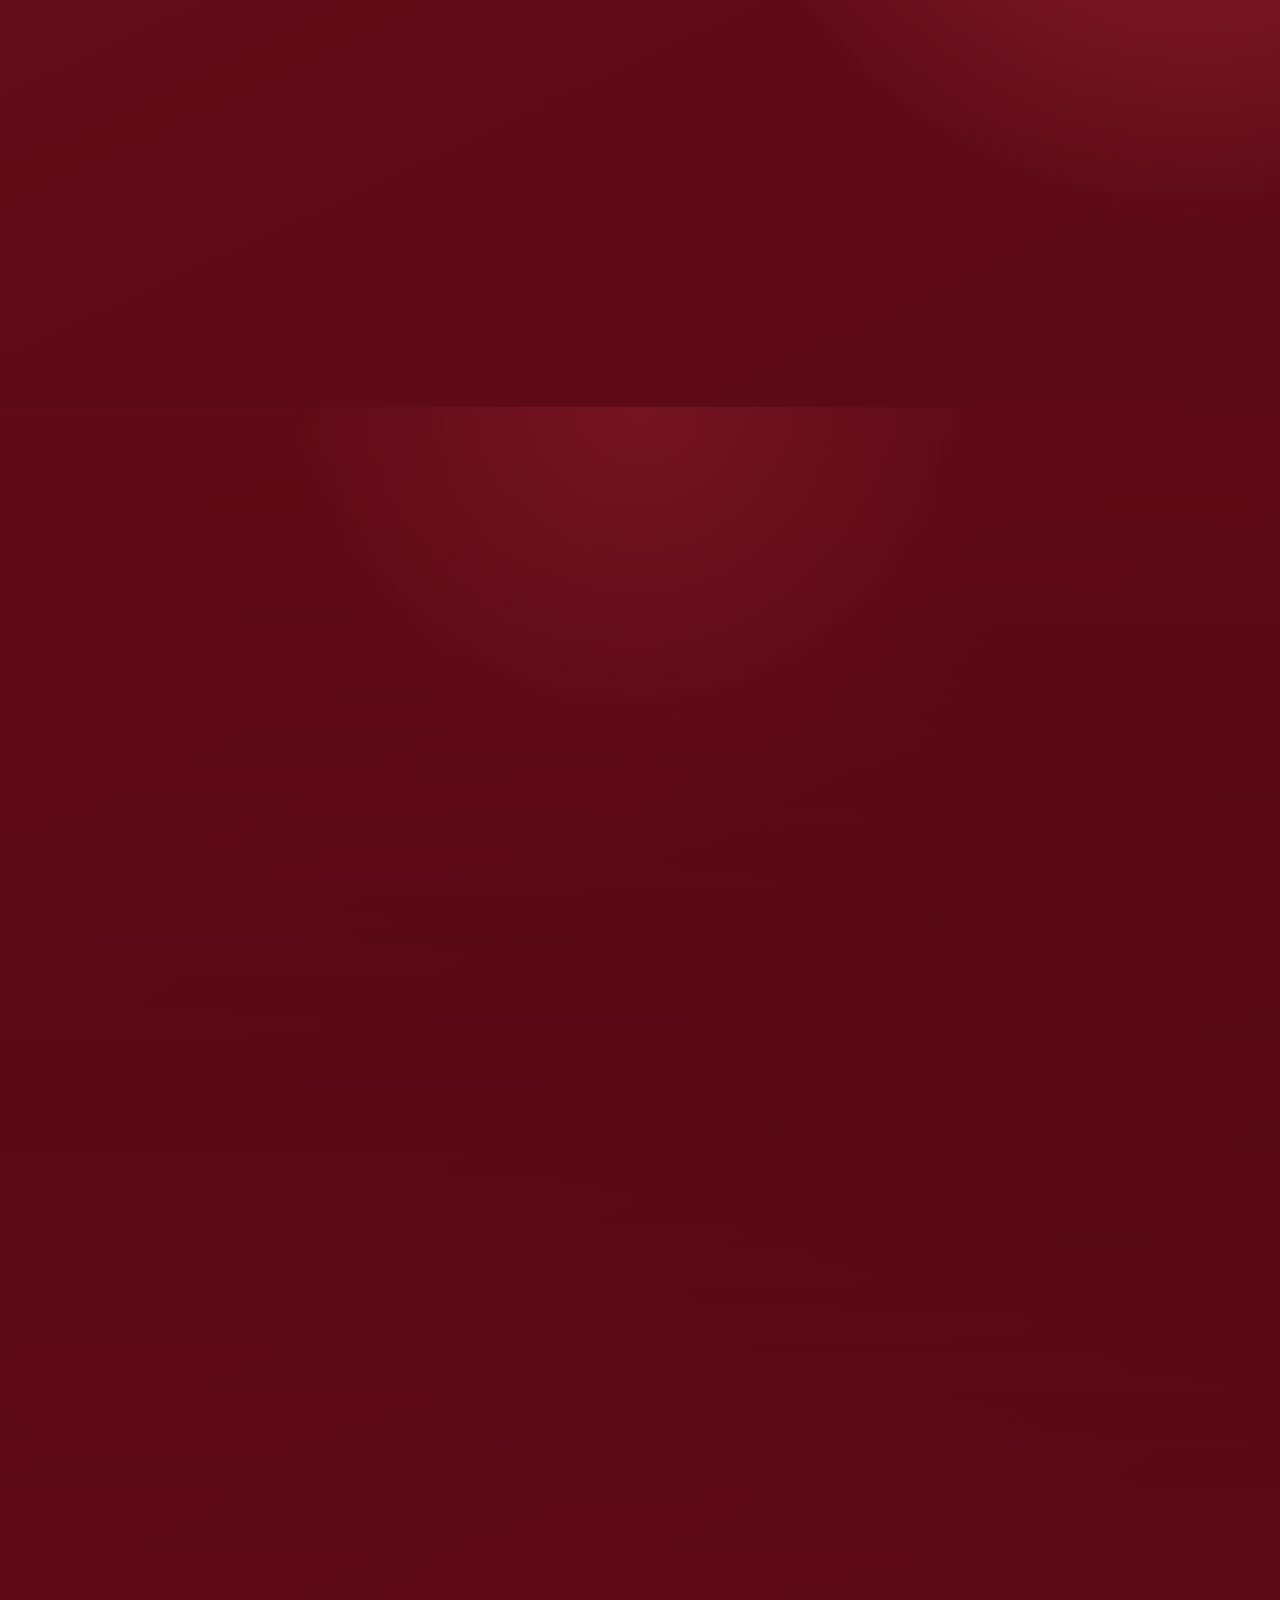
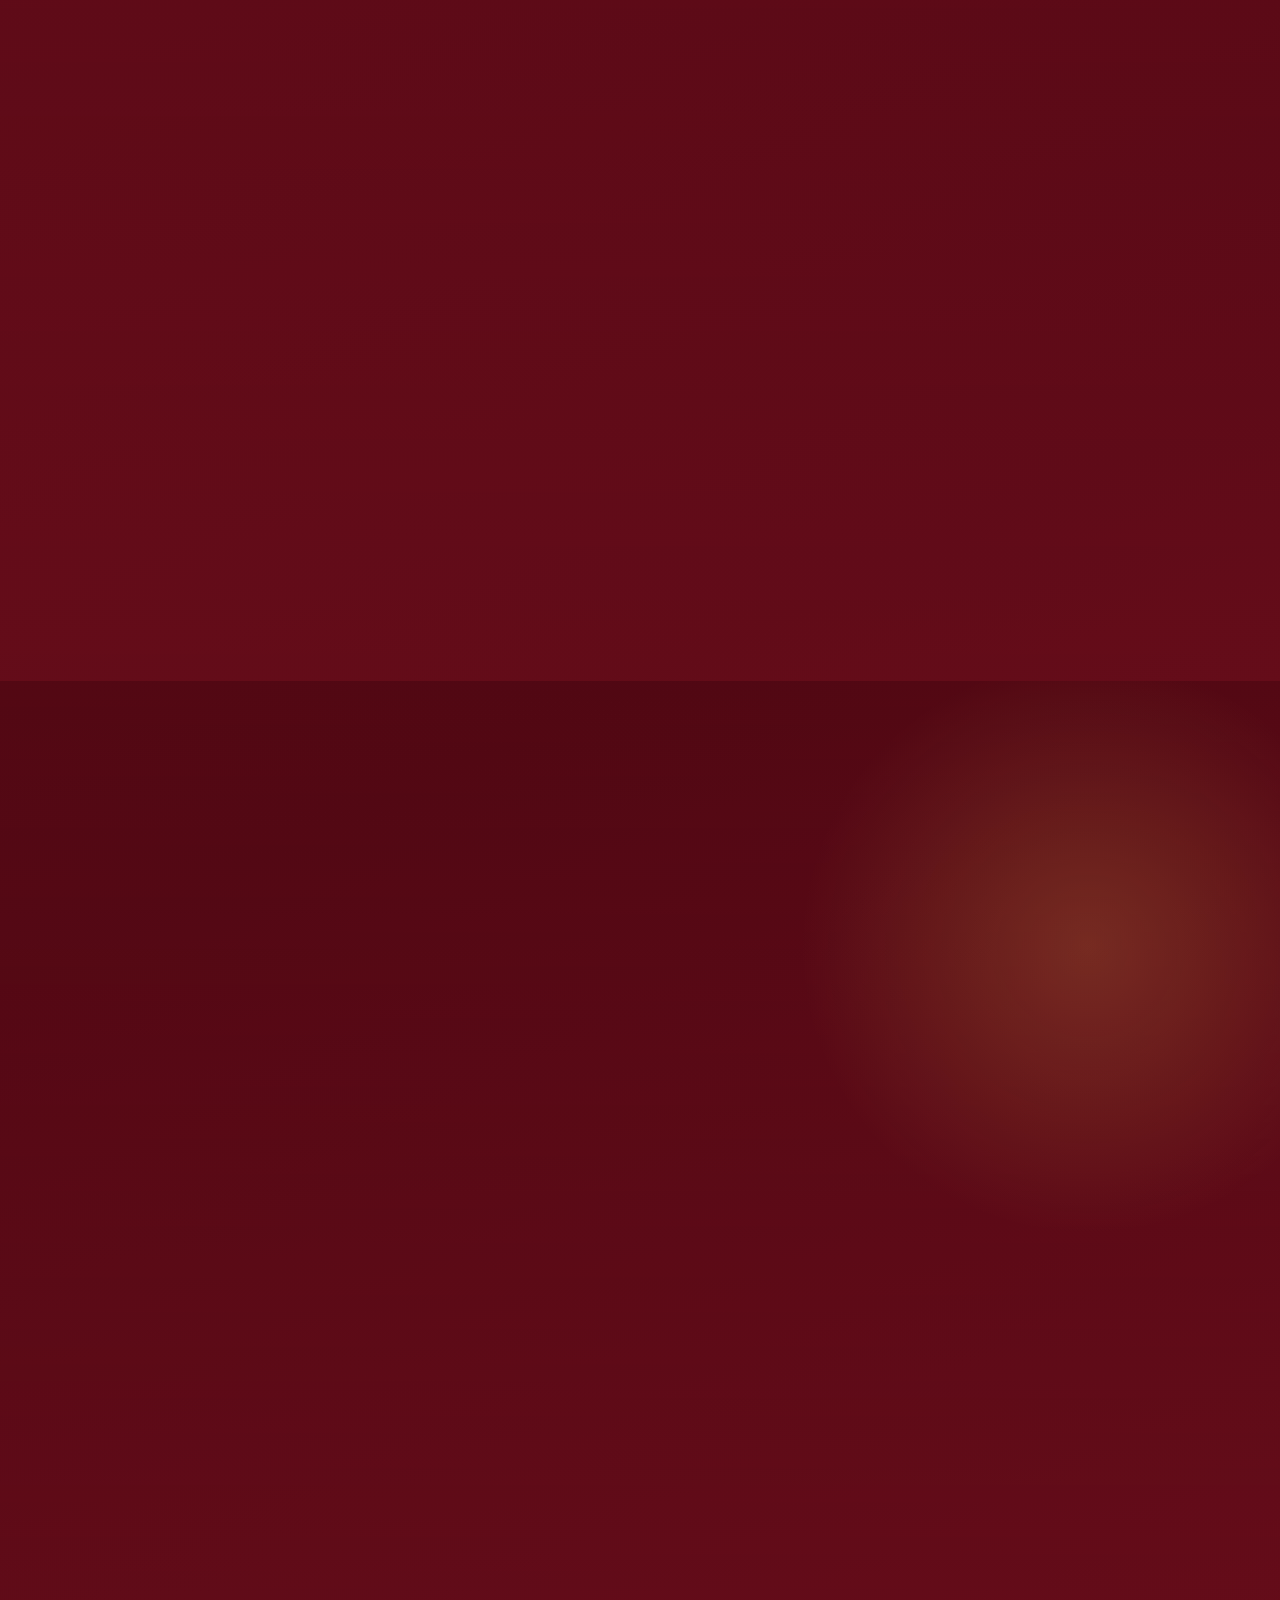
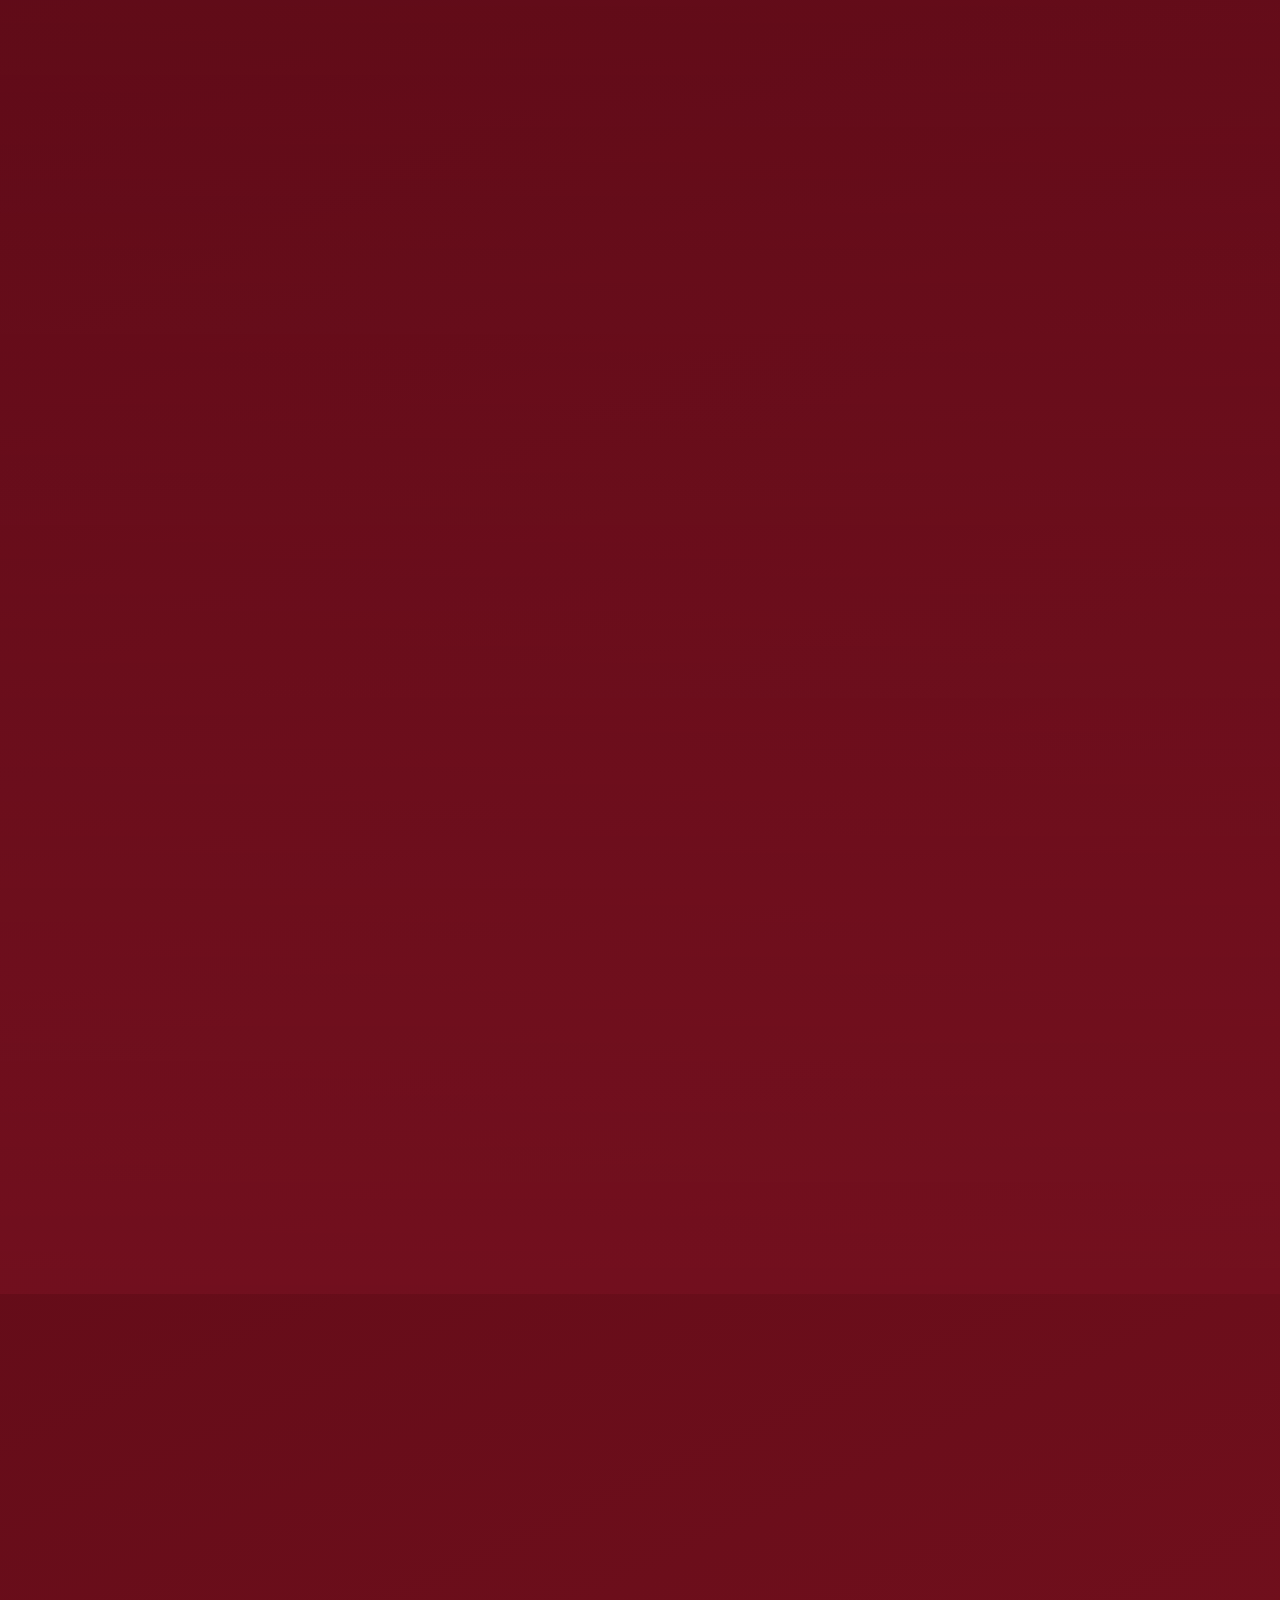
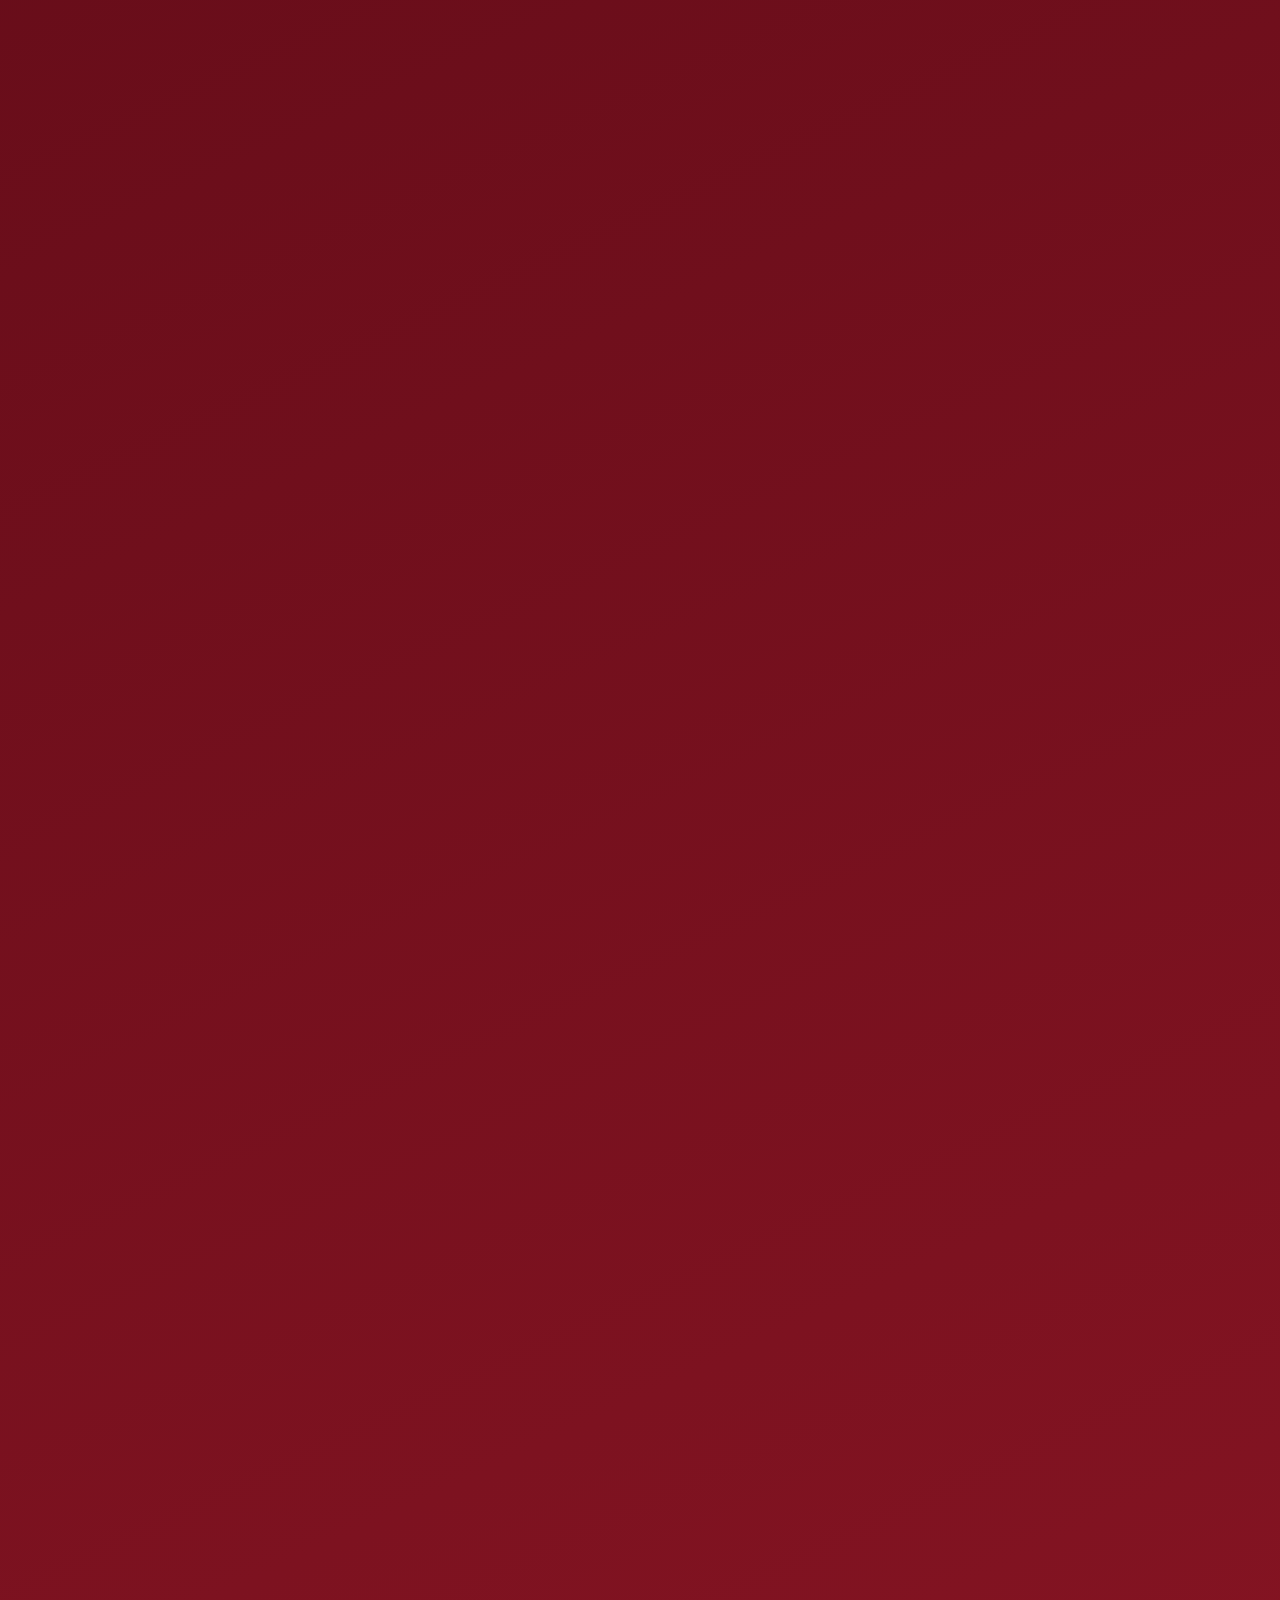
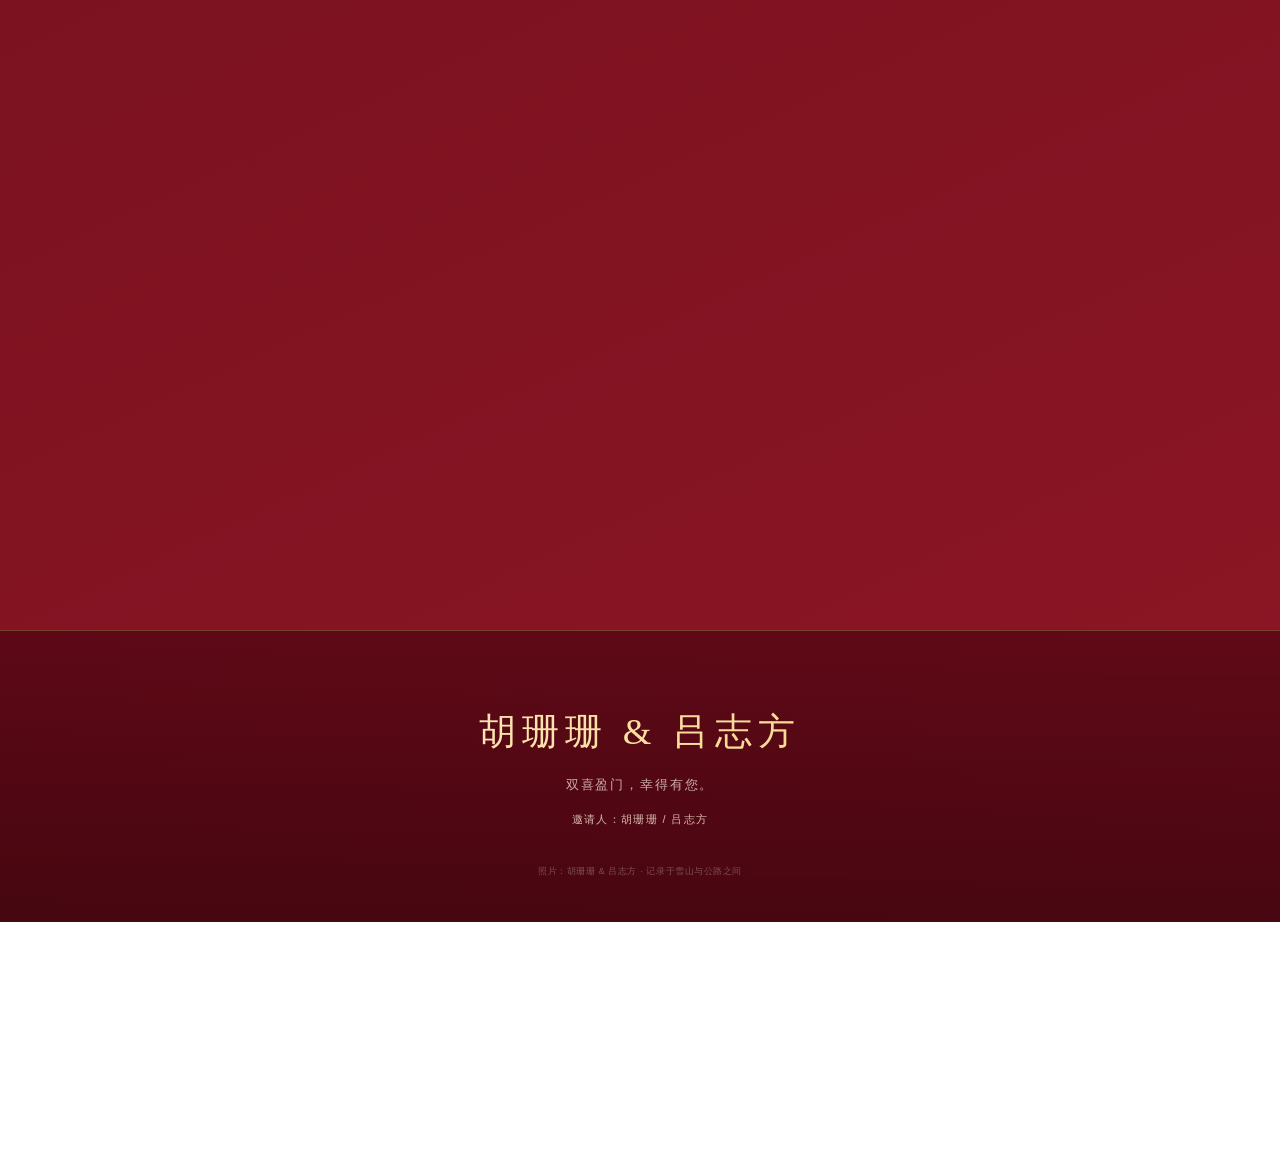
==== commit 91157aef: "Restore first music version definitively" ====
--- a/index.html
+++ b/index.html
@@ -12,7 +12,7 @@
   <meta name="apple-mobile-web-app-status-bar-style" content="black-translucent">
   <title>双喜临门 · 胡珊珊 & 吕志方</title>
   <meta property="og:title" content="双喜临门 · 胡珊珊 & 吕志方">
-  <meta name="version" content="3.4.0">
+  <meta name="version" content="3.5.0">
   <meta property="og:description" content="10月3日（周六）中午11:30，成都红杏酒家（中坝店）四楼 芙蓉 雅间，诚邀莅临。">
   <meta property="og:type" content="website">
   <meta property="og:url" content="https://anqilike.github.io/engagement-invitation/">
@@ -473,7 +473,6 @@
     <p class="footer__line" id="footerLine">双喜盈门，幸得有您。</p>
     <p class="footer__host" id="footerHost">邀请人：胡珊珊 / 吕志方</p>
     <p class="footer__credit">照片：胡珊珊 & 吕志方 · 记录于雪山与公路之间</p>
-    <p class="footer__credit">背景音乐：Dreamy Piano Melody and Instrumental · Olezhka MUSIC · CC BY 3.0 · 截取循环</p>
   </footer>
 
   <!-- 照片放大 -->
@@ -493,14 +492,14 @@
     <span id="toastText">已复制</span>
   </div>
 
-  <audio id="festiveMusic" src="assets/audio/festive-instrumental.mp3?v=8" preload="auto" loop playsinline></audio>
+  <audio id="festiveMusic" src="assets/audio/festive-instrumental.mp3?v=9" preload="auto" loop playsinline></audio>
   <button class="music-toggle" id="musicToggle" type="button" aria-label="播放背景音乐" aria-pressed="false">
     <span class="music-toggle__icon" aria-hidden="true">♪</span>
     <span class="music-toggle__text">播放音乐</span>
   </button>
 
   <script src="script-v25.js?v=2.5" defer></script>
-  <script src="opening.js?v=3.4.0" defer></script>
+  <script src="opening.js?v=3.5.0" defer></script>
 </body>
 </html>
 
@@ -546,3 +545,4 @@
 
 
 
+
